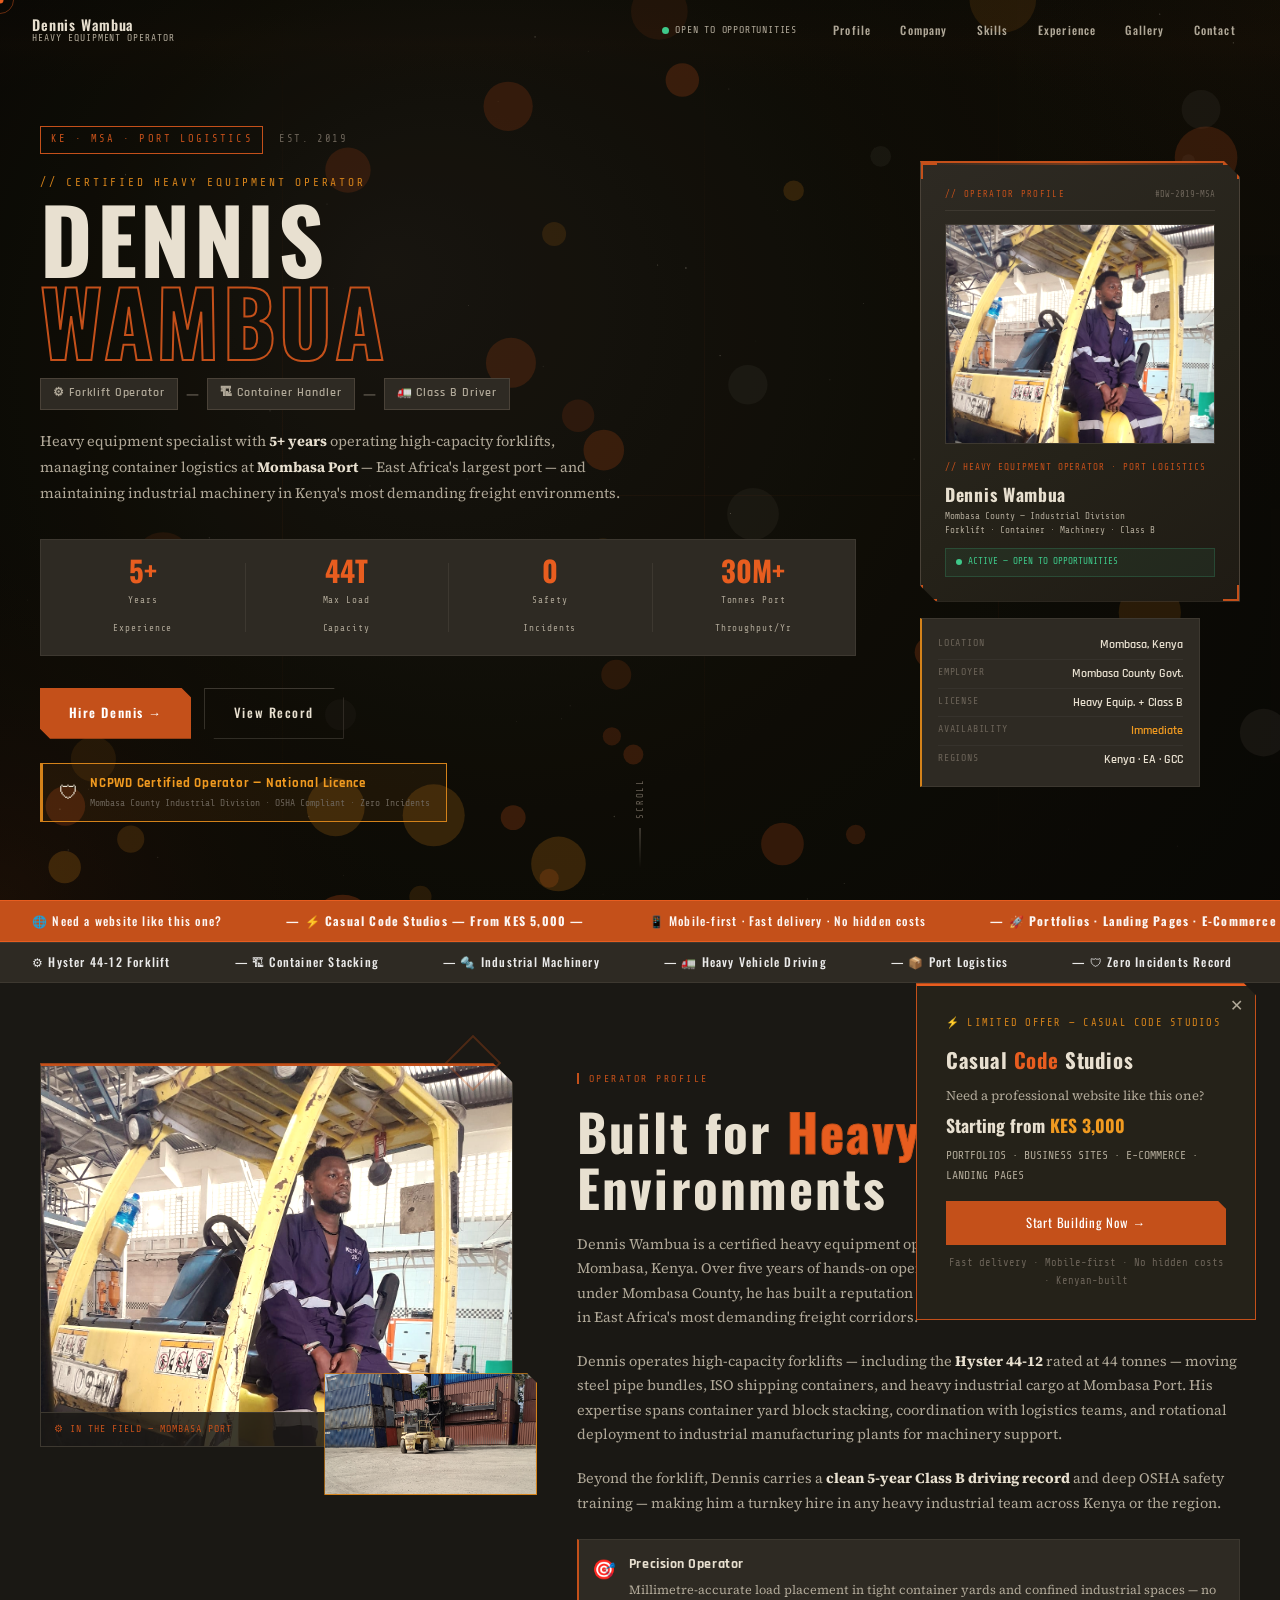
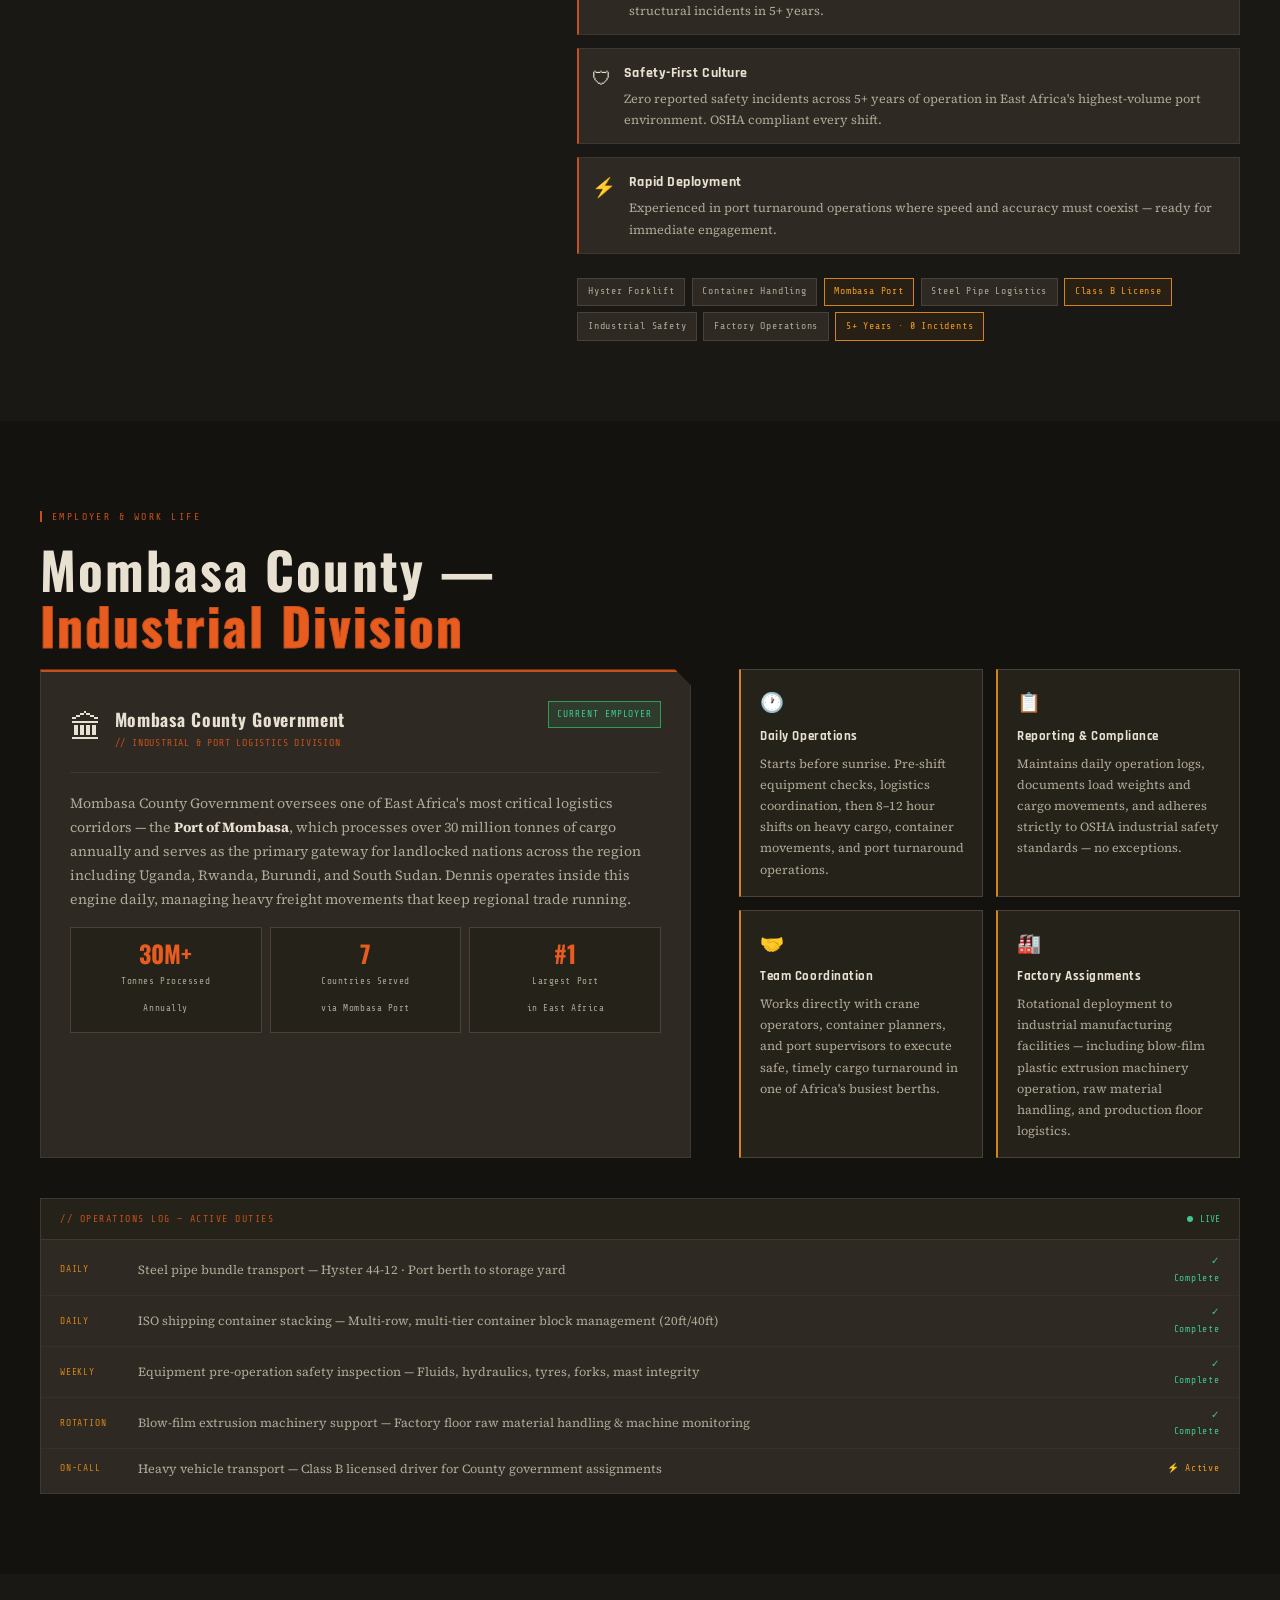
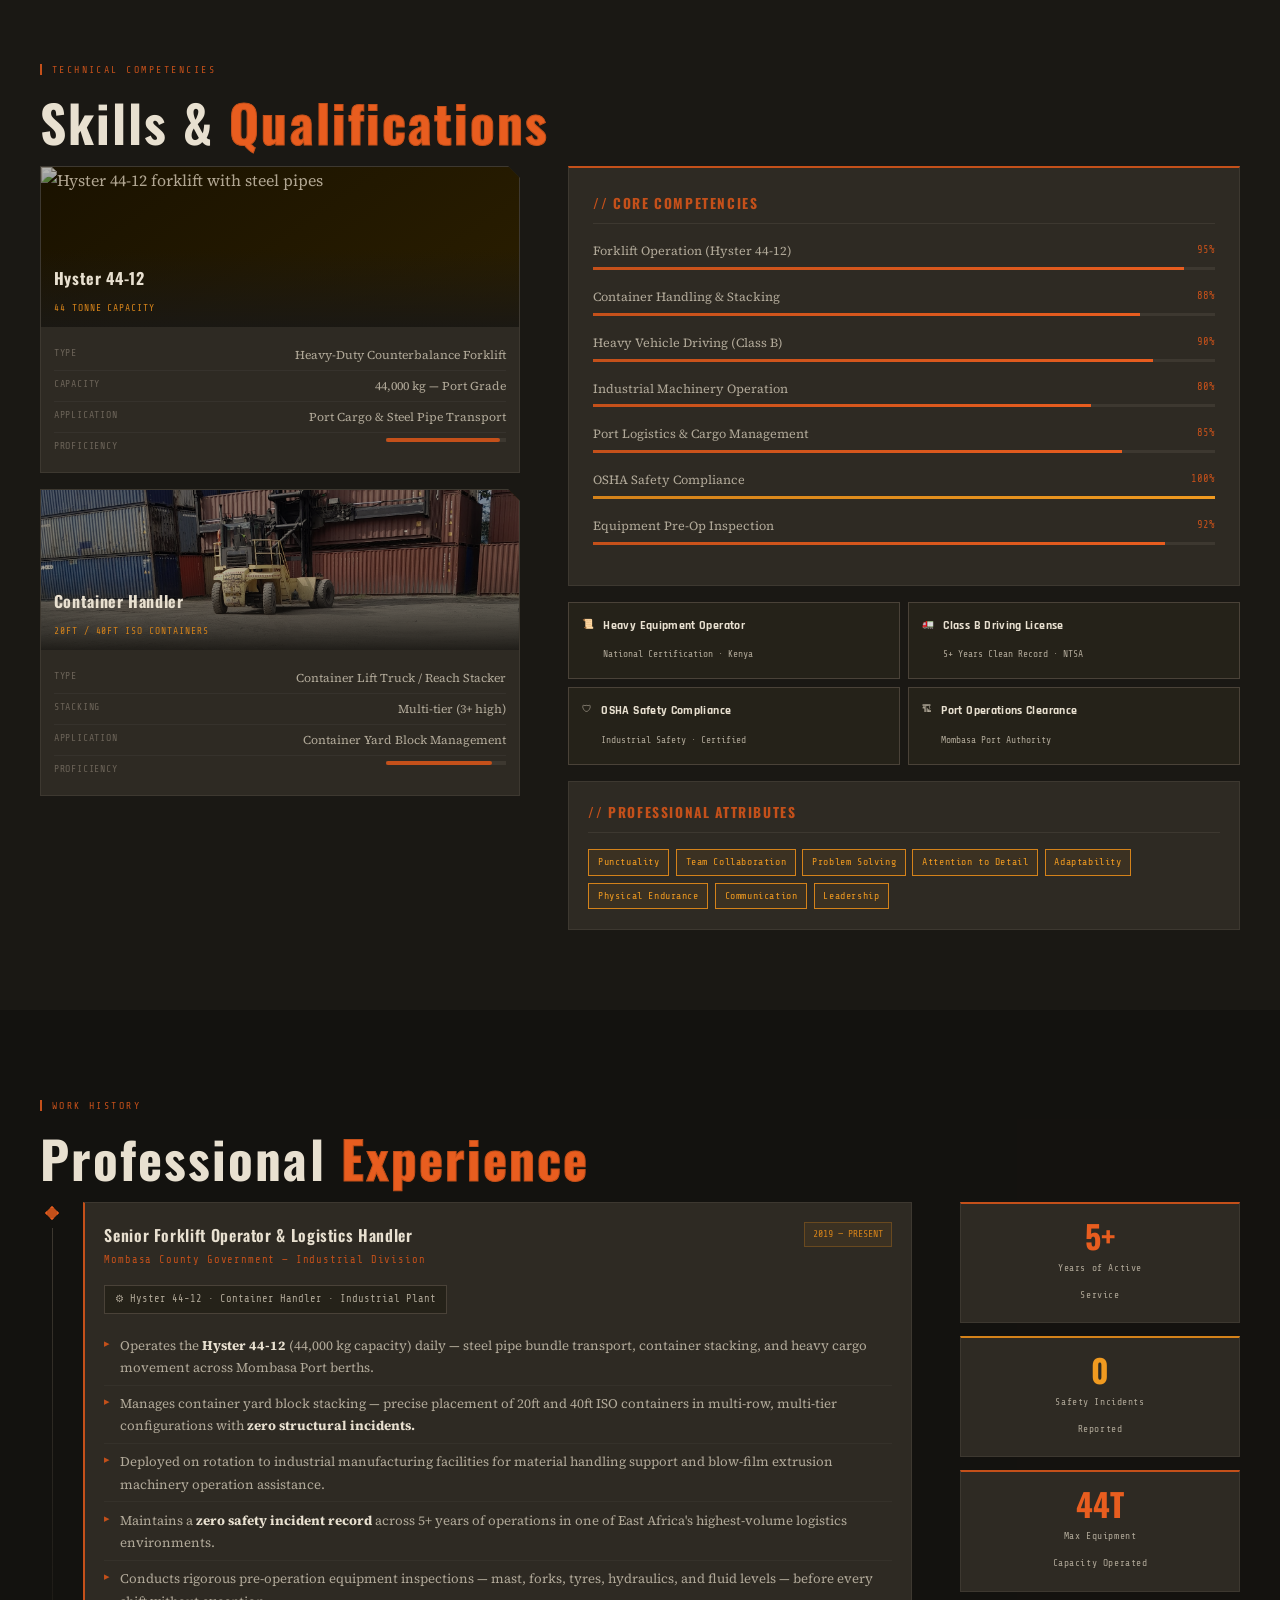
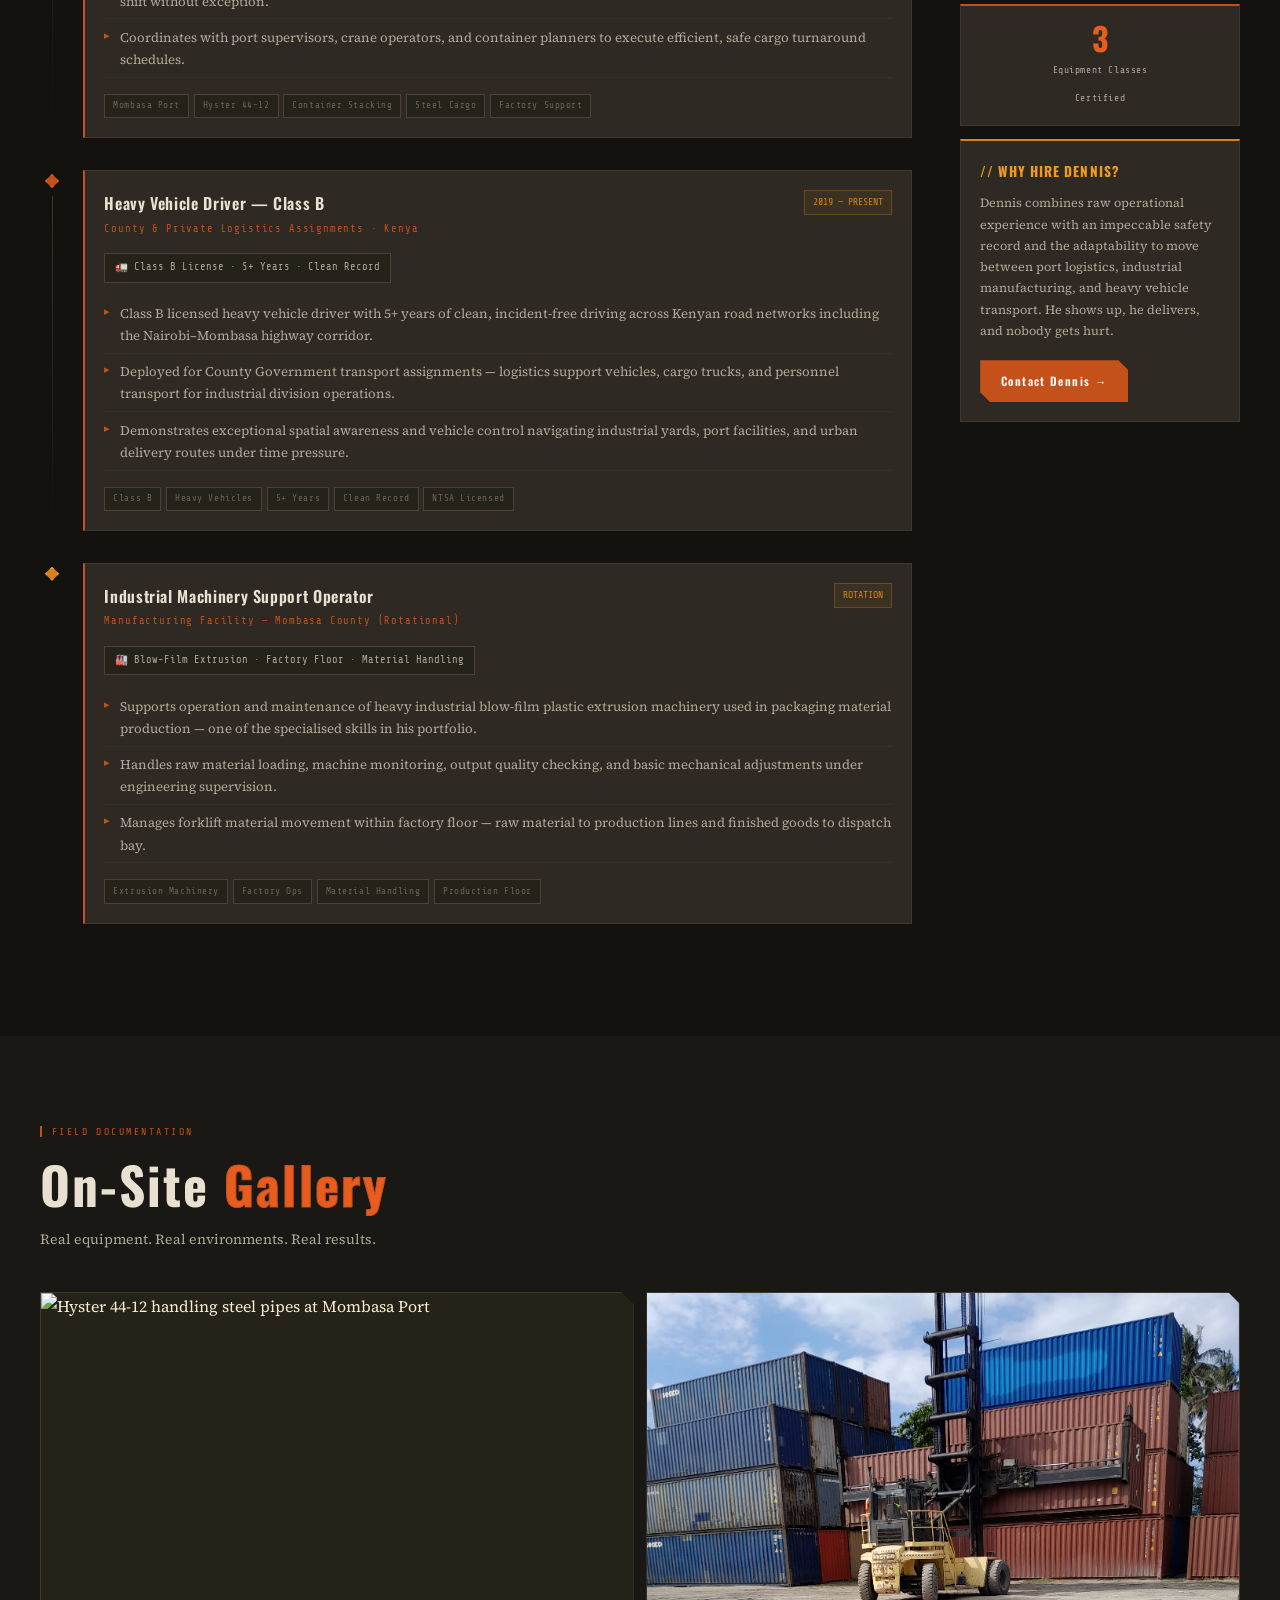
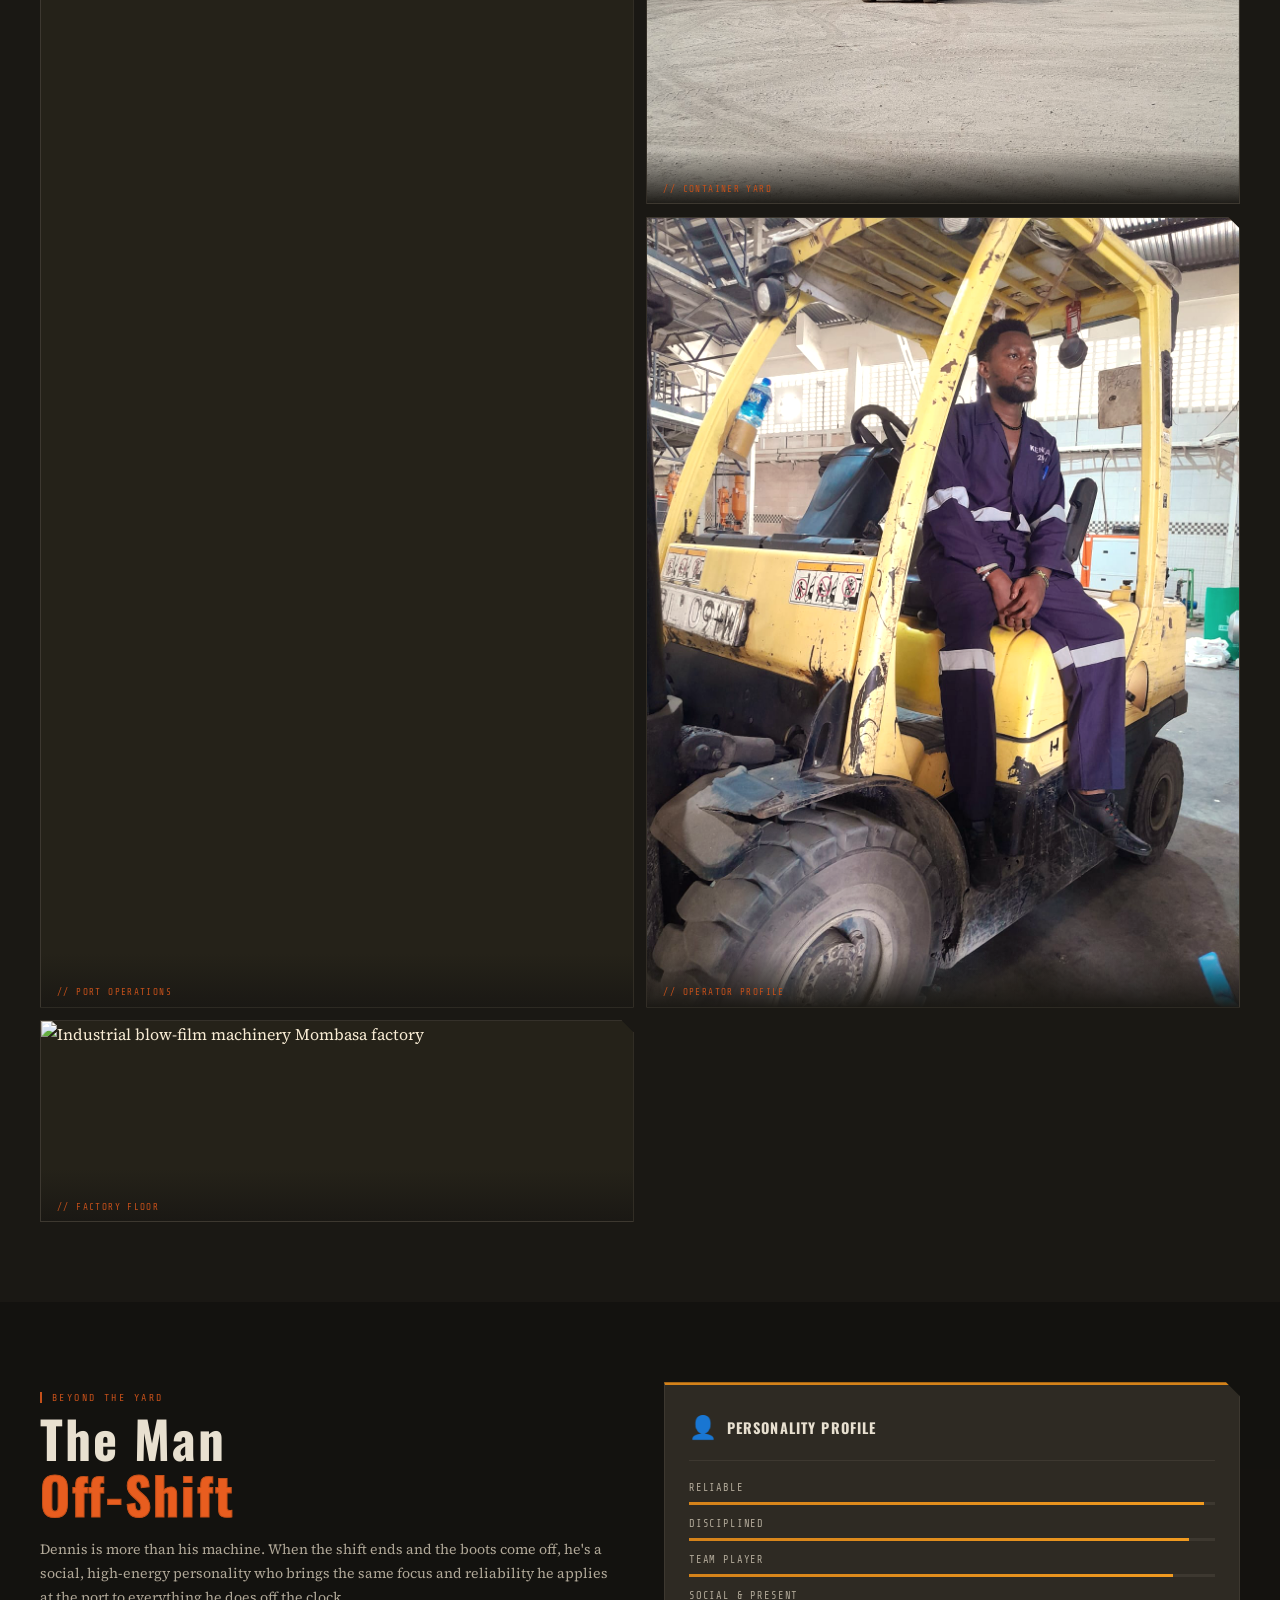
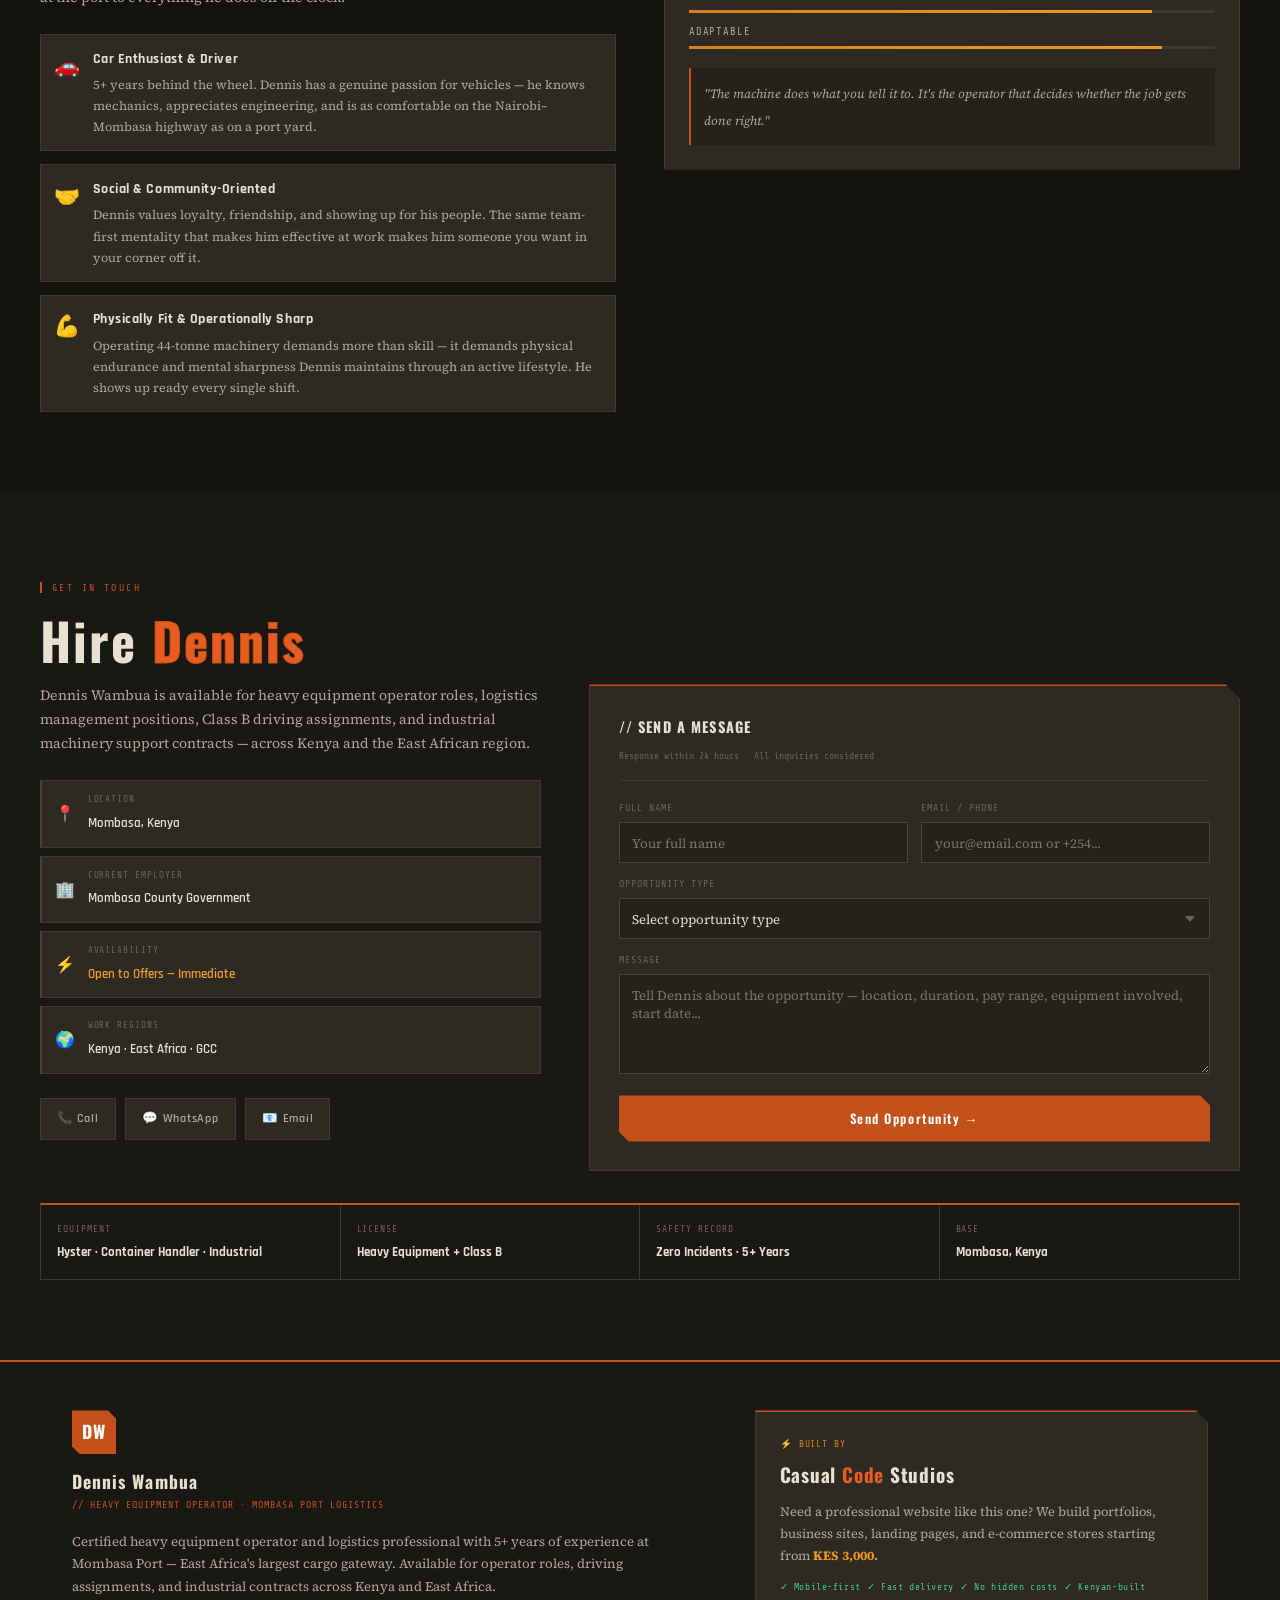
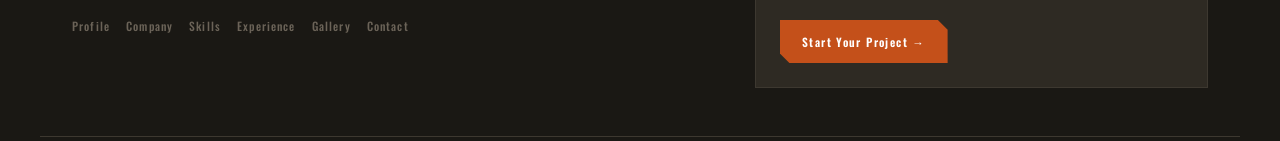
==== index.html @ 8941a492 "Rename dennis-v2.html to index.html" ====
<!DOCTYPE html>
<html lang="en">
<head>
<meta charset="UTF-8">
<meta name="viewport" content="width=device-width, initial-scale=1.0">
<meta name="description" content="Dennis Wambua — Certified Heavy Equipment Operator & Port Logistics Specialist, Mombasa County, Kenya.">
<title>Dennis Wambua — Heavy Equipment Operator | Mombasa Port Logistics</title>
<link rel="preconnect" href="https://fonts.googleapis.com">
<link rel="preconnect" href="https://fonts.gstatic.com" crossorigin>
<link href="https://fonts.googleapis.com/css2?family=Oswald:wght@300;400;500;600;700&family=Source+Serif+4:ital,wght@0,300;0,400;0,600;1,300;1,400&family=Share+Tech+Mono&family=Rajdhani:wght@400;500;600;700&display=swap" rel="stylesheet">

<style>
/* ─── CSS VARIABLES — INDUSTRIAL PALETTE ─── */
:root {
  --iron: #1a1814;
  --steel: #252219;
  --plate: #2e2a23;
  --rust: #c4501a;
  --rust-bright: #e85d1f;
  --amber: #d4821a;
  --amber-bright: #f09a20;
  --ore: #8b6914;
  --chalk: #e8e0d0;
  --fog: #b0a898;
  --smoke: #6b6358;
  --rivet: #3d3830;
  --weld: #4a4238;
  --cyan: #00b4d8;
  --cyan-dim: rgba(0,180,216,0.18);
  --danger: #e63946;
  --safe: #2d9e52;
  --safe-bright: #3ec98a;
  --font-display: 'Oswald', sans-serif;
  --font-body: 'Source Serif 4', serif;
  --font-mono: 'Share Tech Mono', monospace;
  --font-head: 'Rajdhani', sans-serif;
  --radius: 2px;
}

*, *::before, *::after { box-sizing: border-box; margin: 0; padding: 0; }

html { scroll-behavior: smooth; }

body {
  background: var(--iron);
  color: var(--chalk);
  font-family: var(--font-body);
  font-size: 16px;
  line-height: 1.7;
  overflow-x: hidden;
  cursor: none;
}

/* ─── CANVAS BG ─── */
#bg-canvas {
  position: fixed;
  inset: 0;
  z-index: 0;
  pointer-events: none;
}

/* ─── CUSTOM CURSOR ─── */
#cursor-dot {
  position: fixed;
  width: 7px; height: 7px;
  background: var(--rust-bright);
  border-radius: 50%;
  transform: translate(-50%, -50%);
  pointer-events: none;
  z-index: 9999;
  transition: transform .12s ease, background .2s;
}
#cursor-ring {
  position: fixed;
  width: 28px; height: 28px;
  border: 1.5px solid rgba(196,80,26,0.5);
  border-radius: 50%;
  transform: translate(-50%, -50%);
  pointer-events: none;
  z-index: 9998;
  transition: width .2s, height .2s, border-color .2s;
}

/* ─── SCROLL TOP ─── */
.scroll-top {
  position: fixed;
  bottom: 2rem; right: 1.5rem;
  width: 42px; height: 42px;
  background: var(--rust);
  border: 1px solid var(--rust-bright);
  color: white;
  cursor: none;
  display: flex; align-items: center; justify-content: center;
  z-index: 999;
  clip-path: polygon(0 0, calc(100% - 8px) 0, 100% 8px, 100% 100%, 0 100%);
  opacity: 0;
  transform: translateY(20px);
  transition: opacity .3s, transform .3s, background .2s;
}
.scroll-top.visible { opacity: 1; transform: none; }
.scroll-top:hover { background: var(--rust-bright); }

/* ─── CCS POPUP ─── */
.ccs-popup {
  position: fixed;
  bottom: -420px;
  right: 1.5rem;
  width: min(340px, calc(100vw - 2rem));
  background: var(--steel);
  border: 1px solid var(--rust);
  border-top: 3px solid var(--rust-bright);
  padding: 1.8rem;
  z-index: 9000;
  transition: bottom .5s cubic-bezier(.34,1.56,.64,1);
  clip-path: polygon(0 0, calc(100% - 12px) 0, 100% 12px, 100% 100%, 0 100%);
}
.ccs-popup.show { bottom: 5rem; }
.ccs-popup-close {
  position: absolute; top: .75rem; right: .75rem;
  background: none; border: none; color: var(--fog);
  cursor: none; font-size: 1rem; line-height: 1;
  transition: color .2s;
}
.ccs-popup-close:hover { color: var(--rust-bright); }
.ccs-popup-tag {
  font-family: var(--font-mono);
  font-size: .65rem;
  color: var(--amber);
  letter-spacing: .12em;
  margin-bottom: .6rem;
}
.ccs-popup-logo {
  font-family: var(--font-display);
  font-size: 1.3rem;
  font-weight: 700;
  letter-spacing: .04em;
  color: var(--chalk);
  margin-bottom: .4rem;
}
.ccs-popup-logo span { color: var(--rust-bright); }
.ccs-popup-text { font-size: .82rem; color: var(--fog); margin-bottom: .3rem; }
.ccs-popup-headline { font-family: var(--font-display); font-size: 1.1rem; color: var(--chalk); margin-bottom: .3rem; }
.ccs-popup-headline em { color: var(--amber-bright); font-style: normal; }
.ccs-popup-sub { font-size: .72rem; color: var(--fog); margin-bottom: 1rem; font-family: var(--font-mono); }
.ccs-popup-btn {
  display: block;
  background: var(--rust);
  color: white;
  text-decoration: none;
  padding: .7rem 1.2rem;
  font-family: var(--font-display);
  font-size: .8rem;
  letter-spacing: .06em;
  text-align: center;
  transition: background .2s;
  clip-path: polygon(0 0, calc(100% - 8px) 0, 100% 8px, 100% 100%, 0 100%);
}
.ccs-popup-btn:hover { background: var(--rust-bright); }
.ccs-popup-fine { font-size: .65rem; color: var(--smoke); margin-top: .6rem; text-align: center; font-family: var(--font-mono); }

/* ─── NAV ─── */
#mainNav {
  position: fixed;
  top: 0; left: 0; right: 0;
  z-index: 900;
  display: flex;
  align-items: center;
  gap: 1.5rem;
  padding: 1rem 2rem;
  transition: background .3s, padding .3s, box-shadow .3s;
  background: transparent;
}
#mainNav.scrolled {
  background: rgba(26,24,20,0.97);
  border-bottom: 1px solid var(--rivet);
  padding: .7rem 2rem;
  box-shadow: 0 4px 30px rgba(0,0,0,.6);
}
.nav-brand {
  display: flex; align-items: center; gap: .75rem;
  text-decoration: none;
}
.nav-monogram {
  width: 38px; height: 38px;
  background: var(--rust);
  display: flex; align-items: center; justify-content: center;
  font-family: var(--font-display);
  font-size: 1rem;
  font-weight: 700;
  color: white;
  letter-spacing: .04em;
  clip-path: polygon(0 0, calc(100% - 6px) 0, 100% 6px, 100% 100%, 6px 100%, 0 calc(100% - 6px));
  flex-shrink: 0;
}
.nav-name-block { display: flex; flex-direction: column; line-height: 1.2; }
.nav-name { font-family: var(--font-display); font-size: .9rem; font-weight: 600; color: var(--chalk); letter-spacing: .06em; }
.nav-title-small { font-family: var(--font-mono); font-size: .6rem; color: var(--fog); letter-spacing: .1em; }
.nav-status {
  display: flex; align-items: center; gap: .4rem;
  margin-left: auto;
  font-family: var(--font-mono);
  font-size: .62rem;
  color: var(--fog);
  letter-spacing: .08em;
}
.status-dot {
  width: 7px; height: 7px;
  background: var(--safe-bright);
  border-radius: 50%;
  animation: pulse 2s infinite;
}
@keyframes pulse {
  0%,100% { box-shadow: 0 0 0 0 rgba(62,201,138,.6); }
  50% { box-shadow: 0 0 0 5px rgba(62,201,138,0); }
}
.nav-links {
  list-style: none;
  display: flex; gap: .3rem;
}
.nav-links a {
  font-family: var(--font-display);
  font-size: .72rem;
  font-weight: 500;
  letter-spacing: .1em;
  color: var(--fog);
  text-decoration: none;
  padding: .4rem .7rem;
  border: 1px solid transparent;
  transition: color .2s, border-color .2s;
}
.nav-links a:hover {
  color: var(--chalk);
  border-color: var(--rivet);
}
.nav-toggle {
  display: none;
  flex-direction: column;
  gap: 5px;
  background: none;
  border: none;
  cursor: none;
  padding: .3rem;
  margin-left: auto;
}
.nav-toggle span {
  display: block;
  width: 24px; height: 2px;
  background: var(--chalk);
  transition: transform .3s, opacity .3s;
}
.nav-toggle.open span:nth-child(1) { transform: translateY(7px) rotate(45deg); }
.nav-toggle.open span:nth-child(2) { opacity: 0; }
.nav-toggle.open span:nth-child(3) { transform: translateY(-7px) rotate(-45deg); }

.nav-drawer {
  position: fixed;
  top: 0; right: -100%;
  width: 75%; max-width: 320px;
  height: 100vh;
  background: var(--steel);
  border-left: 2px solid var(--rust);
  z-index: 800;
  display: flex; flex-direction: column;
  gap: .3rem;
  padding: 5rem 2rem 2rem;
  transition: right .35s cubic-bezier(.77,0,.175,1);
}
.nav-drawer.open { right: 0; }
.nav-drawer a {
  font-family: var(--font-display);
  font-size: 1.2rem;
  font-weight: 600;
  letter-spacing: .08em;
  color: var(--fog);
  text-decoration: none;
  padding: .7rem 0;
  border-bottom: 1px solid var(--rivet);
  transition: color .2s;
}
.nav-drawer a:hover { color: var(--rust-bright); }

/* ─── TICKER ─── */
.ticker-wrap {
  overflow: hidden;
  position: relative;
  z-index: 10;
  border-top: 1px solid var(--rivet);
  border-bottom: 1px solid var(--rivet);
}
.ccs-ticker {
  background: var(--rust);
  border-color: var(--rust-bright);
}
.skills-ticker {
  background: var(--plate);
}
.ticker-track {
  display: flex;
  animation: tickerLeft 40s linear infinite;
  white-space: nowrap;
}
.ticker-rtl {
  animation: tickerRight 35s linear infinite;
}
@keyframes tickerLeft {
  from { transform: translateX(0); }
  to { transform: translateX(-50%); }
}
@keyframes tickerRight {
  from { transform: translateX(-50%); }
  to { transform: translateX(0); }
}
.ticker-item {
  display: inline-flex;
  align-items: center;
  gap: .5rem;
  padding: .6rem 2rem;
  font-family: var(--font-display);
  font-size: .75rem;
  letter-spacing: .1em;
  font-weight: 500;
  white-space: nowrap;
  color: rgba(255,255,255,.9);
}
.ccs-ticker .ticker-item { color: rgba(255,255,255,.95); }
.ccs-tick { color: #fff; font-weight: 700; }
.ticker-sep {
  opacity: .4;
  padding: 0 .5rem;
}

/* ─── HERO ─── */
#hero {
  min-height: 100vh;
  display: flex;
  align-items: center;
  position: relative;
  padding: 7rem 2rem 4rem;
  overflow: hidden;
}

.hero-grid-lines {
  position: absolute;
  inset: 0;
  pointer-events: none;
  z-index: 1;
}
.hgl {
  position: absolute;
  background: linear-gradient(to bottom, transparent, rgba(196,80,26,0.06), transparent);
}
.hgl-1 { left: 22%; width: 1px; height: 100%; }
.hgl-2 { left: 55%; width: 1px; height: 100%; }
.hgl-3 { left: 78%; width: 1px; height: 100%; }
.hgl-4 { top: 55%; width: 100%; height: 1px; background: linear-gradient(to right, transparent, rgba(196,80,26,0.06), transparent); }

.hero-content {
  position: relative;
  z-index: 5;
  max-width: 1200px;
  margin: 0 auto;
  width: 100%;
  display: grid;
  grid-template-columns: 1fr auto;
  gap: 4rem;
  align-items: center;
}

.hero-tag-row {
  display: flex;
  align-items: center;
  gap: 1rem;
  margin-bottom: 1.2rem;
}
.hero-tag {
  font-family: var(--font-mono);
  font-size: .65rem;
  letter-spacing: .2em;
  color: var(--rust);
  border: 1px solid var(--rust);
  padding: .25rem .6rem;
}
.hero-tag-year {
  font-family: var(--font-mono);
  font-size: .65rem;
  letter-spacing: .15em;
  color: var(--smoke);
}

.hero-headline { margin-bottom: 1rem; }
.hero-pre {
  font-family: var(--font-mono);
  font-size: .7rem;
  letter-spacing: .25em;
  color: var(--amber);
  display: block;
  margin-bottom: .3rem;
}

h1.hero-name {
  font-family: var(--font-display);
  font-size: clamp(3.5rem, 7vw, 6.5rem);
  font-weight: 700;
  line-height: .92;
  letter-spacing: .04em;
  color: var(--chalk);
}
.hero-name-accent {
  -webkit-text-stroke: 2px var(--rust);
  color: transparent;
  display: block;
}

.hero-role-strip {
  display: flex;
  flex-wrap: wrap;
  gap: .5rem;
  margin-bottom: 1.2rem;
}
.role-pill {
  font-family: var(--font-head);
  font-size: .75rem;
  font-weight: 600;
  letter-spacing: .08em;
  color: var(--fog);
  background: var(--plate);
  border: 1px solid var(--weld);
  padding: .3rem .75rem;
}
.role-divider { color: var(--smoke); align-self: center; }

.hero-subtitle {
  font-size: .9rem;
  color: var(--fog);
  max-width: 580px;
  margin-bottom: 2rem;
  line-height: 1.8;
}
.hero-subtitle strong { color: var(--chalk); }

/* METRICS */
.hero-metrics {
  display: flex;
  gap: 0;
  margin-bottom: 2rem;
  border: 1px solid var(--rivet);
  background: var(--plate);
  overflow: hidden;
}
.metric-item {
  flex: 1;
  padding: 1rem .8rem;
  text-align: center;
  position: relative;
}
.metric-item + .metric-item::before {
  content: '';
  position: absolute;
  left: 0; top: 20%; bottom: 20%;
  width: 1px;
  background: var(--rivet);
}
.metric-num {
  display: block;
  font-family: var(--font-display);
  font-size: 1.8rem;
  font-weight: 700;
  color: var(--rust-bright);
  line-height: 1;
}
.metric-label {
  font-family: var(--font-mono);
  font-size: .58rem;
  letter-spacing: .1em;
  color: var(--fog);
  line-height: 1.4;
}

.hero-cta {
  display: flex;
  gap: .8rem;
  flex-wrap: wrap;
  margin-bottom: 1.5rem;
}

.btn-primary {
  display: inline-flex;
  align-items: center;
  gap: .4rem;
  background: var(--rust);
  color: white;
  text-decoration: none;
  border: none;
  padding: .85rem 1.8rem;
  font-family: var(--font-display);
  font-size: .8rem;
  font-weight: 600;
  letter-spacing: .12em;
  cursor: none;
  clip-path: polygon(0 0, calc(100% - 10px) 0, 100% 10px, 100% 100%, 10px 100%, 0 calc(100% - 10px));
  transition: background .2s, transform .2s;
}
.btn-primary:hover { background: var(--rust-bright); transform: translateY(-1px); }

.btn-outline {
  display: inline-flex;
  align-items: center;
  gap: .4rem;
  background: transparent;
  color: var(--chalk);
  text-decoration: none;
  border: 1px solid var(--rivet);
  padding: .85rem 1.8rem;
  font-family: var(--font-display);
  font-size: .8rem;
  font-weight: 500;
  letter-spacing: .12em;
  cursor: none;
  clip-path: polygon(0 0, calc(100% - 10px) 0, 100% 10px, 100% 100%, 10px 100%, 0 calc(100% - 10px));
  transition: border-color .2s, color .2s;
}
.btn-outline:hover { border-color: var(--rust); color: var(--rust-bright); }

.hero-certbadge {
  display: inline-flex;
  align-items: center;
  gap: .75rem;
  background: rgba(212,130,26,0.08);
  border: 1px solid var(--amber);
  border-left: 3px solid var(--amber);
  padding: .6rem 1rem;
}
.certbadge-icon { font-size: 1.2rem; }
.certbadge-title { display: block; font-family: var(--font-head); font-size: .8rem; font-weight: 700; color: var(--amber-bright); letter-spacing: .06em; }
.certbadge-sub { display: block; font-family: var(--font-mono); font-size: .6rem; color: var(--smoke); }

/* HERO RIGHT — ID CARD */
.hero-right {
  display: flex;
  flex-direction: column;
  gap: 1rem;
  flex-shrink: 0;
}
.card-wrapper {
  perspective: 1200px;
}
#profile-card {
  width: 320px;
  background: linear-gradient(145deg, var(--plate) 0%, var(--steel) 60%, #1f1b14 100%);
  border: 1px solid var(--weld);
  border-top: 2px solid var(--rust);
  padding: 1.5rem;
  position: relative;
  transform-style: preserve-3d;
  transition: transform .05s linear;
  clip-path: polygon(0 0, calc(100% - 16px) 0, 100% 16px, 100% 100%, 16px 100%, 0 calc(100% - 16px));
}

@media (min-width: 1400px) {
  #profile-card {
    width: 380px;
    padding: 2rem;
  }
  .card-portrait-placeholder {
    height: 280px;
  }
  .card-name {
    font-size: 1.4rem;
  }
}
.card-corner {
  position: absolute;
  width: 16px; height: 16px;
  border-color: var(--rust);
  border-style: solid;
}
.card-corner.tl { top: 0; left: 0; border-width: 2px 0 0 2px; }
.card-corner.tr { top: 0; right: 0; border-width: 2px 2px 0 0; }
.card-corner.bl { bottom: 0; left: 0; border-width: 0 0 2px 2px; }
.card-corner.br { bottom: 0; right: 0; border-width: 0 2px 2px 0; }
.card-scan {
  position: absolute;
  top: 0; left: 0; right: 0;
  height: 2px;
  background: linear-gradient(to right, transparent, var(--rust), transparent);
  animation: scanDown 3s ease-in-out infinite;
  opacity: .5;
}
@keyframes scanDown {
  0% { top: 0; opacity: .5; }
  50% { top: 100%; opacity: .3; }
  100% { top: 0; opacity: .5; }
}
.card-id-header {
  display: flex;
  justify-content: space-between;
  align-items: center;
  margin-bottom: .8rem;
  padding-bottom: .5rem;
  border-bottom: 1px solid var(--rivet);
}
.card-id-label {
  font-family: var(--font-mono);
  font-size: .55rem;
  letter-spacing: .15em;
  color: var(--rust);
}
.card-id-num {
  font-family: var(--font-mono);
  font-size: .55rem;
  color: var(--smoke);
}
.card-portrait-placeholder {
  height: 220px;
  background: var(--iron);
  overflow: hidden;
  margin-bottom: 1rem;
  border: 1px solid var(--rivet);
  position: relative;
}
.card-portrait-placeholder img {
  width: 100%;
  height: 100%;
  object-fit: cover;
  object-position: top center;
  filter: sepia(15%) contrast(1.05);
}
.card-info { margin-bottom: .6rem; }
.card-title-label {
  font-family: var(--font-mono);
  font-size: .58rem;
  letter-spacing: .1em;
  color: var(--rust);
  display: block;
  margin-bottom: .3rem;
}
.card-name {
  font-family: var(--font-display);
  font-size: 1.1rem;
  font-weight: 700;
  color: var(--chalk);
  letter-spacing: .04em;
}
.card-role {
  font-family: var(--font-mono);
  font-size: .58rem;
  color: var(--fog);
  line-height: 1.5;
}
.card-status-bar {
  display: flex;
  align-items: center;
  gap: .4rem;
  font-family: var(--font-mono);
  font-size: .58rem;
  color: var(--safe-bright);
  background: rgba(62,201,138,0.07);
  border: 1px solid rgba(62,201,138,0.2);
  padding: .35rem .6rem;
}
.csb-dot { width: 6px; height: 6px; background: var(--safe-bright); border-radius: 50%; }

/* SPEC PANEL */
.spec-panel {
  background: var(--plate);
  border: 1px solid var(--rivet);
  border-left: 2px solid var(--amber);
  padding: .8rem 1rem;
  width: 280px;
}
.spec-row {
  display: flex;
  justify-content: space-between;
  padding: .25rem 0;
  border-bottom: 1px solid rgba(255,255,255,.04);
  font-size: .72rem;
}
.spec-row:last-child { border-bottom: none; }
.spec-key { font-family: var(--font-mono); color: var(--smoke); font-size: .62rem; letter-spacing: .08em; }
.spec-val { font-family: var(--font-head); color: var(--chalk); font-weight: 600; font-size: .72rem; }
.spec-val.avail { color: var(--amber-bright); }

.hero-scroll-hint {
  position: absolute;
  bottom: 2rem; left: 50%;
  transform: translateX(-50%);
  display: flex;
  flex-direction: column;
  align-items: center;
  gap: .6rem;
  z-index: 10;
}
.hero-scroll-hint span {
  font-family: var(--font-mono);
  font-size: .55rem;
  letter-spacing: .2em;
  color: var(--smoke);
  writing-mode: vertical-rl;
  transform: rotate(180deg);
}
.scroll-line {
  width: 1px; height: 40px;
  background: linear-gradient(to bottom, var(--smoke), transparent);
  animation: scrollAnim 2s ease-in-out infinite;
}
@keyframes scrollAnim {
  0%,100% { transform: scaleY(1); opacity: .5; }
  50% { transform: scaleY(.5); opacity: 1; }
}

/* ─── SECTION COMMONS ─── */
section {
  position: relative;
  z-index: 10;
  padding: 5rem 2rem;
}
section:nth-child(even) { background: rgba(0,0,0,.25); }

.section-inner {
  max-width: 1200px;
  margin: 0 auto;
}
.section-tag-row { margin-bottom: .8rem; }
.section-tag {
  font-family: var(--font-mono);
  font-size: .62rem;
  letter-spacing: .25em;
  color: var(--rust);
  border-left: 2px solid var(--rust);
  padding-left: .6rem;
}
h2.section-title {
  font-family: var(--font-display);
  font-size: clamp(2rem, 4vw, 3.2rem);
  font-weight: 700;
  letter-spacing: .04em;
  color: var(--chalk);
  line-height: 1.1;
  margin-bottom: 1rem;
}
h2.section-title em {
  color: var(--rust-bright);
  font-style: normal;
  -webkit-text-stroke: 1px var(--rust);
}
.section-sub {
  color: var(--fog);
  font-size: .88rem;
  margin-bottom: 2.5rem;
}

/* ─── REVEAL ─── */
.reveal {
  opacity: 0;
  transform: translateY(28px);
  transition: opacity .7s ease, transform .7s ease;
}
.reveal.visible { opacity: 1; transform: none; }

/* ─── ABOUT ─── */
.about-layout {
  display: grid;
  grid-template-columns: 1fr 1.4fr;
  gap: 4rem;
  align-items: start;
}
.about-photos {
  position: relative;
  padding-bottom: 3rem;
}
.ap-main {
  position: relative;
  overflow: hidden;
  border: 1px solid var(--rivet);
  border-top: 3px solid var(--rust);
  clip-path: polygon(0 0, calc(100% - 20px) 0, 100% 20px, 100% 100%, 0 100%);
}
.ap-main img {
  width: 100%;
  height: 380px;
  object-fit: cover;
  object-position: top;
  filter: sepia(20%) contrast(1.08);
  display: block;
}
.ap-main-badge {
  position: absolute;
  bottom: 0; left: 0;
  right: 0;
  display: flex;
  align-items: center;
  gap: .4rem;
  background: rgba(26,24,20,.85);
  border-top: 1px solid var(--rivet);
  padding: .5rem .8rem;
  font-family: var(--font-mono);
  font-size: .62rem;
  letter-spacing: .1em;
  color: var(--rust);
}
.ap-accent {
  position: absolute;
  bottom: 0; right: -1.5rem;
  width: 45%;
  border: 1px solid var(--amber);
  overflow: hidden;
  clip-path: polygon(0 0, calc(100% - 10px) 0, 100% 10px, 100% 100%, 0 100%);
}
.ap-accent img {
  width: 100%;
  height: 120px;
  object-fit: cover;
  filter: sepia(30%);
  display: block;
}
.ap-decor {
  position: absolute;
  top: -20px; right: 20px;
  width: 40px; height: 40px;
  border: 2px solid var(--rust);
  transform: rotate(45deg);
  opacity: .3;
}

.about-text p {
  color: var(--fog);
  font-size: .9rem;
  margin-bottom: 1.2rem;
}
.about-text strong { color: var(--chalk); }
.about-traits {
  display: flex;
  flex-direction: column;
  gap: .8rem;
  margin: 1.5rem 0;
}
.trait-item {
  display: flex;
  gap: .8rem;
  padding: .8rem;
  background: var(--plate);
  border: 1px solid var(--rivet);
  border-left: 2px solid var(--rust);
}
.trait-icon { font-size: 1.2rem; flex-shrink: 0; }
.trait-item h4 {
  font-family: var(--font-head);
  font-size: .85rem;
  font-weight: 700;
  color: var(--chalk);
  letter-spacing: .04em;
  margin-bottom: .2rem;
}
.trait-item p { font-size: .78rem; color: var(--fog); margin: 0; }
.about-pills {
  display: flex;
  flex-wrap: wrap;
  gap: .4rem;
  margin-top: 1rem;
}
.pill {
  font-family: var(--font-mono);
  font-size: .62rem;
  letter-spacing: .08em;
  color: var(--fog);
  background: var(--plate);
  border: 1px solid var(--weld);
  padding: .3rem .6rem;
}
.pill.amber { color: var(--amber-bright); border-color: var(--amber); background: rgba(212,130,26,.08); }

/* ─── COMPANY ─── */
.company-layout {
  display: grid;
  grid-template-columns: 1.3fr 1fr;
  gap: 3rem;
  margin-bottom: 2.5rem;
}
.company-card {
  background: var(--plate);
  border: 1px solid var(--rivet);
  border-top: 3px solid var(--rust);
  padding: 1.8rem;
  clip-path: polygon(0 0, calc(100% - 16px) 0, 100% 16px, 100% 100%, 0 100%);
}
.company-card-header {
  display: flex;
  justify-content: space-between;
  align-items: flex-start;
  margin-bottom: 1.2rem;
  padding-bottom: 1rem;
  border-bottom: 1px solid var(--rivet);
  flex-wrap: wrap;
  gap: .5rem;
}
.company-logo-block {
  display: flex;
  align-items: center;
  gap: .8rem;
}
.company-icon { font-size: 2rem; }
.company-name {
  font-family: var(--font-display);
  font-size: 1.1rem;
  font-weight: 700;
  color: var(--chalk);
  letter-spacing: .04em;
}
.company-dept {
  font-family: var(--font-mono);
  font-size: .62rem;
  color: var(--rust);
  display: block;
  letter-spacing: .08em;
}
.company-badge {
  font-family: var(--font-mono);
  font-size: .6rem;
  letter-spacing: .1em;
  background: rgba(62,201,138,.1);
  color: var(--safe-bright);
  border: 1px solid var(--safe);
  padding: .25rem .5rem;
  white-space: nowrap;
}
.company-body p {
  color: var(--fog);
  font-size: .88rem;
  margin-bottom: 1rem;
}
.company-body strong { color: var(--chalk); }
.company-stats {
  display: grid;
  grid-template-columns: repeat(3, 1fr);
  gap: .5rem;
}
.cstat {
  text-align: center;
  padding: .8rem .5rem;
  background: var(--steel);
  border: 1px solid var(--weld);
}
.cstat-num {
  display: block;
  font-family: var(--font-display);
  font-size: 1.5rem;
  font-weight: 700;
  color: var(--rust-bright);
  line-height: 1;
}
.cstat-label {
  font-family: var(--font-mono);
  font-size: .58rem;
  color: var(--fog);
  letter-spacing: .06em;
  line-height: 1.4;
}

.worklife-grid {
  display: grid;
  grid-template-columns: 1fr 1fr;
  gap: .8rem;
}
.wl-card {
  background: var(--steel);
  border: 1px solid var(--weld);
  border-left: 2px solid var(--amber);
  padding: 1rem 1rem 1rem 1.2rem;
}
.wl-icon { font-size: 1.2rem; margin-bottom: .4rem; }
.wl-card h4 {
  font-family: var(--font-head);
  font-size: .82rem;
  font-weight: 700;
  color: var(--chalk);
  letter-spacing: .04em;
  margin-bottom: .3rem;
}
.wl-card p { font-size: .78rem; color: var(--fog); }

/* OPS FEED */
.ops-feed {
  background: var(--plate);
  border: 1px solid var(--rivet);
  overflow: hidden;
}
.ops-feed-header {
  display: flex;
  justify-content: space-between;
  align-items: center;
  padding: .7rem 1.2rem;
  background: var(--steel);
  border-bottom: 1px solid var(--rivet);
}
.ops-feed-label {
  font-family: var(--font-mono);
  font-size: .62rem;
  letter-spacing: .15em;
  color: var(--rust);
}
.ops-feed-status {
  display: flex;
  align-items: center;
  gap: .4rem;
  font-family: var(--font-mono);
  font-size: .6rem;
  color: var(--safe-bright);
}
.ops-feed-status span {
  width: 6px; height: 6px;
  background: var(--safe-bright);
  border-radius: 50%;
  display: inline-block;
  animation: pulse 1.5s infinite;
}
.ops-feed-items { padding: .3rem 0; }
.ops-item {
  display: grid;
  grid-template-columns: 70px 1fr 60px;
  gap: .5rem;
  align-items: center;
  padding: .55rem 1.2rem;
  border-bottom: 1px solid rgba(255,255,255,.03);
  transition: background .2s;
}
.ops-item:hover { background: rgba(196,80,26,.04); }
.ops-item:last-child { border-bottom: none; }
.ops-time {
  font-family: var(--font-mono);
  font-size: .6rem;
  color: var(--amber);
  letter-spacing: .08em;
}
.ops-desc { font-size: .78rem; color: var(--fog); }
.ops-status {
  font-family: var(--font-mono);
  font-size: .6rem;
  letter-spacing: .08em;
  text-align: right;
}
.ops-done { color: var(--safe-bright); }
.ops-active { color: var(--amber-bright); }

/* ─── SKILLS ─── */
.skills-layout {
  display: grid;
  grid-template-columns: 1fr 1.4fr;
  gap: 3rem;
}
.equip-card {
  background: var(--plate);
  border: 1px solid var(--rivet);
  overflow: hidden;
  margin-bottom: 1rem;
  clip-path: polygon(0 0, calc(100% - 12px) 0, 100% 12px, 100% 100%, 0 100%);
}
.equip-card-img {
  position: relative;
  height: 160px;
  overflow: hidden;
  background: linear-gradient(145deg, #1a1200, #2a1e00);
}
.equip-card-img img {
  width: 100%;
  height: 100%;
  object-fit: cover;
  filter: sepia(30%) brightness(.7);
  transition: transform .4s ease;
}
.equip-card:hover .equip-card-img img { transform: scale(1.04); }
.equip-overlay {
  position: absolute;
  bottom: 0; left: 0; right: 0;
  background: linear-gradient(to top, rgba(26,24,20,.95), transparent);
  padding: 1rem .8rem .5rem;
}
.equip-name {
  display: block;
  font-family: var(--font-display);
  font-size: 1rem;
  font-weight: 700;
  color: var(--chalk);
  letter-spacing: .04em;
}
.equip-cap {
  font-family: var(--font-mono);
  font-size: .6rem;
  color: var(--amber);
  letter-spacing: .1em;
}
.equip-body { padding: .8rem; }
.equip-spec-row {
  display: flex;
  justify-content: space-between;
  padding: .3rem 0;
  border-bottom: 1px solid rgba(255,255,255,.04);
  font-size: .75rem;
}
.equip-spec-row:last-child { border-bottom: none; }
.equip-spec-row span:first-child {
  font-family: var(--font-mono);
  font-size: .62rem;
  color: var(--smoke);
  letter-spacing: .08em;
}
.equip-spec-row span:last-child { color: var(--fog); }
.proficiency-bar {
  display: flex;
  align-items: center;
  height: 4px;
  width: 120px;
  background: var(--rivet);
  position: relative;
  overflow: hidden;
}
.proficiency-bar span {
  position: absolute;
  left: 0; top: 0;
  height: 100%;
  width: var(--w, 0%);
  background: var(--rust);
  border-radius: 2px;
}

/* SKILL BARS */
.skill-bars {
  background: var(--plate);
  border: 1px solid var(--rivet);
  border-top: 2px solid var(--rust);
  padding: 1.5rem;
  margin-bottom: 1rem;
}
.skill-group-title {
  font-family: var(--font-display);
  font-size: .85rem;
  font-weight: 700;
  letter-spacing: .12em;
  color: var(--rust);
  margin-bottom: 1rem;
  padding-bottom: .5rem;
  border-bottom: 1px solid var(--rivet);
}
.skill-bar-item { margin-bottom: 1rem; }
.skill-bar-hd {
  display: flex;
  justify-content: space-between;
  align-items: center;
  margin-bottom: .35rem;
  font-size: .78rem;
  color: var(--fog);
}
.skill-pct {
  font-family: var(--font-mono);
  font-size: .65rem;
  color: var(--rust);
}
.skill-track {
  height: 3px;
  background: var(--rivet);
  position: relative;
  overflow: hidden;
}
.skill-fill {
  position: absolute;
  left: 0; top: 0;
  height: 100%;
  width: var(--w, 0%);
  background: linear-gradient(to right, var(--rust), var(--rust-bright));
  transform-origin: left;
  animation: skillIn 1s ease forwards;
  animation-play-state: paused;
}
.skill-fill.amber { background: linear-gradient(to right, var(--amber), var(--amber-bright)); }
.visible .skill-fill { animation-play-state: running; }
@keyframes skillIn {
  from { transform: scaleX(0); }
  to { transform: scaleX(1); }
}

/* CERT GRID */
.cert-grid {
  display: grid;
  grid-template-columns: 1fr 1fr;
  gap: .5rem;
  margin-bottom: 1rem;
}
.cert-card {
  display: flex;
  align-items: flex-start;
  gap: .6rem;
  background: var(--steel);
  border: 1px solid var(--weld);
  padding: .8rem;
}
.cert-icon { font-size: 1.2rem; flex-shrink: 0; }
.cert-card h4 {
  font-family: var(--font-head);
  font-size: .75rem;
  font-weight: 700;
  color: var(--chalk);
  margin-bottom: .15rem;
  letter-spacing: .03em;
}
.cert-card span { font-family: var(--font-mono); font-size: .6rem; color: var(--fog); }
.soft-skills-wrap { background: var(--plate); border: 1px solid var(--rivet); padding: 1.2rem; }
.soft-skills { display: flex; flex-wrap: wrap; gap: .4rem; margin-top: .8rem; }
.soft-skill {
  font-family: var(--font-mono);
  font-size: .62rem;
  letter-spacing: .06em;
  color: var(--amber-bright);
  background: rgba(212,130,26,.08);
  border: 1px solid var(--amber);
  padding: .25rem .55rem;
}

/* ─── EXPERIENCE ─── */
.timeline-layout {
  display: grid;
  grid-template-columns: 1fr 280px;
  gap: 3rem;
}
.tl-item {
  display: grid;
  grid-template-columns: 24px 1fr;
  gap: 1.2rem;
  margin-bottom: 2rem;
}
.tl-marker { display: flex; flex-direction: column; align-items: center; padding-top: 4px; }
.tl-dot {
  width: 14px; height: 14px;
  background: var(--rust);
  border: 2px solid var(--rust-bright);
  clip-path: polygon(50% 0%, 100% 50%, 50% 100%, 0% 50%);
  flex-shrink: 0;
}
.tl-dot-amber { background: var(--amber); border-color: var(--amber-bright); }
.tl-line {
  flex: 1;
  width: 1px;
  background: linear-gradient(to bottom, var(--rivet), transparent);
  margin-top: 8px;
}
.tl-body {
  background: var(--plate);
  border: 1px solid var(--rivet);
  border-left: 2px solid var(--rust);
  padding: 1.2rem;
}
.tl-header {
  display: flex;
  justify-content: space-between;
  align-items: flex-start;
  margin-bottom: .8rem;
  gap: 1rem;
  flex-wrap: wrap;
}
.tl-role {
  font-family: var(--font-display);
  font-size: 1rem;
  font-weight: 600;
  color: var(--chalk);
  letter-spacing: .04em;
}
.tl-company {
  font-family: var(--font-mono);
  font-size: .65rem;
  color: var(--rust);
  letter-spacing: .08em;
  display: block;
  margin-top: .2rem;
}
.tl-period {
  font-family: var(--font-mono);
  font-size: .62rem;
  color: var(--amber);
  white-space: nowrap;
  background: rgba(212,130,26,.08);
  border: 1px solid rgba(212,130,26,.3);
  padding: .2rem .5rem;
}
.tl-equip-badge {
  font-family: var(--font-mono);
  font-size: .65rem;
  color: var(--fog);
  background: var(--steel);
  border: 1px solid var(--weld);
  padding: .3rem .6rem;
  margin-bottom: .8rem;
  display: inline-block;
}
.tl-achievements {
  list-style: none;
  padding: 0;
  margin-bottom: 1rem;
}
.tl-achievements li {
  font-size: .82rem;
  color: var(--fog);
  padding: .4rem 0 .4rem 1rem;
  position: relative;
  border-bottom: 1px solid rgba(255,255,255,.03);
}
.tl-achievements li::before {
  content: '▸';
  position: absolute;
  left: 0;
  color: var(--rust);
  font-size: .7rem;
}
.tl-achievements li strong { color: var(--chalk); }
.tl-tags { display: flex; flex-wrap: wrap; gap: .3rem; }
.tl-tags span {
  font-family: var(--font-mono);
  font-size: .58rem;
  letter-spacing: .06em;
  color: var(--smoke);
  background: var(--steel);
  border: 1px solid var(--weld);
  padding: .2rem .5rem;
}
.exp-sidebar {
  display: flex;
  flex-direction: column;
  gap: .8rem;
  position: sticky;
  top: 90px;
}
.exp-stat-card {
  background: var(--plate);
  border: 1px solid var(--rivet);
  border-top: 2px solid var(--rust);
  padding: 1rem;
  text-align: center;
}
.exp-stat-card.amber { border-top-color: var(--amber); }
.exp-stat-num {
  display: block;
  font-family: var(--font-display);
  font-size: 2rem;
  font-weight: 700;
  color: var(--rust-bright);
  line-height: 1;
}
.exp-stat-card.amber .exp-stat-num { color: var(--amber-bright); }
.exp-stat-label {
  font-family: var(--font-mono);
  font-size: .6rem;
  color: var(--fog);
  letter-spacing: .06em;
  line-height: 1.5;
}
.exp-why-card {
  background: var(--plate);
  border: 1px solid var(--rivet);
  border-top: 2px solid var(--amber);
  padding: 1.2rem;
}
.exp-why-card h4 {
  font-family: var(--font-display);
  font-size: .85rem;
  font-weight: 700;
  letter-spacing: .08em;
  color: var(--amber-bright);
  margin-bottom: .6rem;
}
.exp-why-card p { font-size: .78rem; color: var(--fog); }

/* ─── GALLERY ─── */
.gallery-grid {
  display: grid;
  grid-template-columns: repeat(2, 1fr);
  grid-template-rows: auto auto;
  gap: .8rem;
}
.gallery-item {
  position: relative;
  overflow: hidden;
  background: var(--steel);
  border: 1px solid var(--rivet);
  cursor: none;
  clip-path: polygon(0 0, calc(100% - 12px) 0, 100% 12px, 100% 100%, 0 100%);
}
.gi-large {
  grid-row: span 2;
}
.gallery-item img {
  width: 100%;
  height: 100%;
  min-height: 200px;
  object-fit: cover;
  filter: sepia(15%) contrast(1.05);
  transition: transform .5s ease, filter .3s;
  display: block;
}
.gi-large img { min-height: 400px; }
.gallery-item:hover img { transform: scale(1.04); filter: sepia(5%); }
.gi-caption {
  position: absolute;
  bottom: 0; left: 0; right: 0;
  background: linear-gradient(to top, rgba(26,24,20,.97) 60%, transparent);
  padding: 2rem 1rem .8rem;
  transform: translateY(60%);
  transition: transform .35s ease;
}
.gallery-item:hover .gi-caption { transform: none; }
.gi-tag {
  font-family: var(--font-mono);
  font-size: .58rem;
  letter-spacing: .15em;
  color: var(--rust);
  display: block;
  margin-bottom: .3rem;
}
.gi-caption h4 {
  font-family: var(--font-display);
  font-size: .85rem;
  font-weight: 600;
  color: var(--chalk);
  letter-spacing: .04em;
  margin-bottom: .3rem;
}
.gi-caption p { font-size: .72rem; color: var(--fog); }

/* ─── BEYOND WORK ─── */
.beyond-layout {
  display: grid;
  grid-template-columns: 1fr 1fr;
  gap: 3rem;
  align-items: start;
}
.beyond-items {
  display: flex;
  flex-direction: column;
  gap: .8rem;
  margin-top: 1.5rem;
}
.beyond-item {
  display: flex;
  gap: .8rem;
  padding: .8rem;
  background: var(--plate);
  border: 1px solid var(--rivet);
}
.beyond-icon { font-size: 1.3rem; flex-shrink: 0; }
.beyond-item h4 {
  font-family: var(--font-head);
  font-size: .85rem;
  font-weight: 700;
  color: var(--chalk);
  letter-spacing: .04em;
  margin-bottom: .2rem;
}
.beyond-item p { font-size: .78rem; color: var(--fog); }
.personality-card {
  background: var(--plate);
  border: 1px solid var(--rivet);
  border-top: 3px solid var(--amber);
  padding: 1.5rem;
  clip-path: polygon(0 0, calc(100% - 14px) 0, 100% 14px, 100% 100%, 0 100%);
}
.pc-header {
  display: flex;
  align-items: center;
  gap: .6rem;
  margin-bottom: 1.2rem;
  padding-bottom: .8rem;
  border-bottom: 1px solid var(--rivet);
}
.pc-icon { font-size: 1.4rem; }
.pc-header h4 {
  font-family: var(--font-display);
  font-size: .9rem;
  font-weight: 700;
  color: var(--chalk);
  letter-spacing: .08em;
}
.pc-traits { display: flex; flex-direction: column; gap: .7rem; margin-bottom: 1.2rem; }
.pc-trait { }
.pc-trait span {
  font-family: var(--font-mono);
  font-size: .65rem;
  color: var(--fog);
  letter-spacing: .08em;
  display: block;
  margin-bottom: .25rem;
}
.pc-bar {
  height: 3px;
  background: var(--rivet);
  position: relative;
  overflow: hidden;
}
.pc-bar div {
  position: absolute;
  left: 0; top: 0;
  height: 100%;
  width: var(--w, 0%);
  background: linear-gradient(to right, var(--amber), var(--amber-bright));
  animation: skillIn 1s ease forwards;
  animation-play-state: paused;
}
.visible .pc-bar div { animation-play-state: running; }
.pc-quote {
  background: var(--steel);
  border-left: 2px solid var(--rust);
  padding: .7rem .8rem;
}
.pc-quote span {
  font-family: var(--font-body);
  font-style: italic;
  font-size: .78rem;
  color: var(--fog);
  line-height: 1.6;
}

/* ─── CONTACT ─── */
.contact-layout {
  display: grid;
  grid-template-columns: 1fr 1.3fr;
  gap: 3rem;
  margin-bottom: 2rem;
}
.contact-left p { color: var(--fog); font-size: .88rem; margin-bottom: 1.5rem; }
.contact-info-cards {
  display: flex;
  flex-direction: column;
  gap: .5rem;
  margin-bottom: 1.5rem;
}
.ci-card {
  display: flex;
  align-items: center;
  gap: .8rem;
  padding: .7rem .8rem;
  background: var(--plate);
  border: 1px solid var(--rivet);
  border-left: 2px solid var(--weld);
}
.ci-icon { font-size: 1rem; flex-shrink: 0; }
.ci-label {
  font-family: var(--font-mono);
  font-size: .58rem;
  color: var(--smoke);
  letter-spacing: .1em;
  display: block;
}
.ci-val {
  font-family: var(--font-head);
  font-size: .8rem;
  font-weight: 600;
  color: var(--chalk);
}
.contact-social-row {
  display: flex;
  gap: .6rem;
  flex-wrap: wrap;
}
.csocial-btn {
  display: inline-flex;
  align-items: center;
  gap: .4rem;
  padding: .6rem 1rem;
  background: var(--plate);
  border: 1px solid var(--rivet);
  color: var(--fog);
  text-decoration: none;
  font-family: var(--font-head);
  font-size: .78rem;
  font-weight: 600;
  letter-spacing: .06em;
  transition: border-color .2s, color .2s;
}
.csocial-btn:hover { border-color: var(--rust); color: var(--rust-bright); }
.csocial-green:hover { border-color: var(--safe); color: var(--safe-bright); }

/* FORM */
.contact-form-wrap {
  background: var(--plate);
  border: 1px solid var(--rivet);
  border-top: 2px solid var(--rust);
  padding: 1.8rem;
  clip-path: polygon(0 0, calc(100% - 14px) 0, 100% 14px, 100% 100%, 0 100%);
}
.form-title-block { margin-bottom: 1.2rem; padding-bottom: .8rem; border-bottom: 1px solid var(--rivet); }
.form-title {
  font-family: var(--font-display);
  font-size: .9rem;
  font-weight: 700;
  color: var(--chalk);
  letter-spacing: .08em;
  display: block;
}
.form-sub { font-family: var(--font-mono); font-size: .6rem; color: var(--smoke); }
.form-row { display: grid; grid-template-columns: 1fr 1fr; gap: .8rem; }
.form-group { margin-bottom: .8rem; }
.form-group label {
  font-family: var(--font-mono);
  font-size: .62rem;
  letter-spacing: .1em;
  color: var(--smoke);
  display: block;
  margin-bottom: .35rem;
}
.form-group input, .form-group select, .form-group textarea {
  width: 100%;
  background: var(--steel);
  border: 1px solid var(--weld);
  color: var(--chalk);
  padding: .65rem .8rem;
  font-family: var(--font-body);
  font-size: .82rem;
  outline: none;
  transition: border-color .2s;
  border-radius: 0;
  appearance: none;
}
.form-group input:focus, .form-group select:focus, .form-group textarea:focus {
  border-color: var(--rust);
}
.form-group textarea { height: 100px; resize: vertical; }
.form-group select { cursor: none; background-image: url("data:image/svg+xml,%3Csvg xmlns='http://www.w3.org/2000/svg' width='12' height='12' fill='%236b6358' viewBox='0 0 16 16'%3E%3Cpath d='M7.247 11.14L2.451 5.658C1.885 5.013 2.345 4 3.204 4h9.592a1 1 0 0 1 .753 1.659l-4.796 5.48a1 1 0 0 1-1.506 0z'/%3E%3C/svg%3E"); background-repeat: no-repeat; background-position: right .8rem center; }

.contact-bottom-bar {
  display: grid;
  grid-template-columns: repeat(4, 1fr);
  border: 1px solid var(--rivet);
  border-top: 2px solid var(--rust);
  overflow: hidden;
}
.cbb-item {
  padding: 1rem;
  border-right: 1px solid var(--rivet);
  display: flex;
  flex-direction: column;
  gap: .25rem;
}
.cbb-item:last-child { border-right: none; }
.cbb-item span {
  font-family: var(--font-mono);
  font-size: .6rem;
  color: var(--smoke);
  letter-spacing: .1em;
}
.cbb-item strong {
  font-family: var(--font-head);
  font-size: .8rem;
  font-weight: 700;
  color: var(--chalk);
}

/* ─── FOOTER ─── */
footer {
  background: var(--iron);
  border-top: 2px solid var(--rust);
  position: relative;
  z-index: 10;
}
.footer-main {
  max-width: 1200px;
  margin: 0 auto;
  padding: 3rem 2rem;
  display: grid;
  grid-template-columns: 1.4fr 1fr;
  gap: 3rem;
  align-items: start;
}
.footer-brand { }
.footer-monogram {
  width: 44px; height: 44px;
  background: var(--rust);
  display: flex; align-items: center; justify-content: center;
  font-family: var(--font-display);
  font-size: 1.1rem;
  font-weight: 700;
  color: white;
  letter-spacing: .04em;
  clip-path: polygon(0 0, calc(100% - 8px) 0, 100% 8px, 100% 100%, 8px 100%, 0 calc(100% - 8px));
  margin-bottom: .8rem;
}
.footer-name {
  font-family: var(--font-display);
  font-size: 1.1rem;
  font-weight: 700;
  color: var(--chalk);
  letter-spacing: .06em;
  display: block;
}
.footer-title-f {
  font-family: var(--font-mono);
  font-size: .62rem;
  color: var(--rust);
  letter-spacing: .1em;
  display: block;
  margin-bottom: 1rem;
}
.footer-desc { font-size: .82rem; color: var(--fog); margin-bottom: 1.2rem; }
.footer-links {
  display: flex;
  flex-wrap: wrap;
  gap: 1rem;
}
.footer-links a {
  font-family: var(--font-display);
  font-size: .72rem;
  font-weight: 500;
  letter-spacing: .1em;
  color: var(--smoke);
  text-decoration: none;
  transition: color .2s;
}
.footer-links a:hover { color: var(--rust-bright); }

.ccs-promo-card {
  background: var(--plate);
  border: 1px solid var(--rivet);
  border-top: 2px solid var(--rust);
  padding: 1.5rem;
  clip-path: polygon(0 0, calc(100% - 12px) 0, 100% 12px, 100% 100%, 0 100%);
}
.ccs-promo-badge {
  font-family: var(--font-mono);
  font-size: .6rem;
  letter-spacing: .1em;
  color: var(--amber);
  margin-bottom: .4rem;
}
.ccs-promo-logo {
  font-family: var(--font-display);
  font-size: 1.2rem;
  font-weight: 700;
  color: var(--chalk);
  letter-spacing: .04em;
  margin-bottom: .6rem;
}
.ccs-promo-logo span { color: var(--rust-bright); }
.ccs-promo-card p { font-size: .8rem; color: var(--fog); margin-bottom: .8rem; }
.ccs-promo-card strong { color: var(--amber-bright); }
.ccs-promo-features {
  display: flex;
  flex-wrap: wrap;
  gap: .4rem;
  margin-bottom: .5rem;
}
.ccs-promo-features span {
  font-family: var(--font-mono);
  font-size: .6rem;
  color: var(--safe-bright);
  letter-spacing: .06em;
}

.footer-bottom {
  border-top: 1px solid var(--rivet);
  padding: 1rem 2rem;
  max-width: 1200px;
  margin: 0 auto;
  display: flex;
  justify-content: space-between;
  align-items: center;
  flex-wrap: wrap;
  gap: .5rem;
}
.footer-copy {
  font-family: var(--font-mono);
  font-size: .62rem;
  color: var(--smoke);
  letter-spacing: .06em;
}
.footer-dev {
  font-family: var(--font-mono);
  font-size: .62rem;
  color: var(--smoke);
}
.footer-dev a {
  color: var(--rust);
  text-decoration: none;
  transition: color .2s;
}
.footer-dev a:hover { color: var(--rust-bright); }

/* ─── RESPONSIVE ─── */
@media (max-width: 1024px) {
  .hero-content { grid-template-columns: 1fr; }
  .hero-right { display: none; }
  .about-layout, .company-layout, .skills-layout, .beyond-layout, .contact-layout { grid-template-columns: 1fr; }
  .timeline-layout { grid-template-columns: 1fr; }
  .exp-sidebar { position: static; flex-direction: row; flex-wrap: wrap; }
  .exp-stat-card { flex: 1; min-width: 120px; }
  .footer-main { grid-template-columns: 1fr; }
  .contact-bottom-bar { grid-template-columns: repeat(2,1fr); }
  .gallery-grid { grid-template-columns: 1fr; }
  .gi-large { grid-row: span 1; }
}

@media (max-width: 768px) {
  #mainNav { padding: .8rem 1rem; }
  .nav-links, .nav-status { display: none; }
  .nav-toggle { display: flex; }
  section { padding: 3rem 1.2rem; }
  .hero-metrics { overflow-x: auto; }
  .hero-content {
    grid-template-columns: 1fr;
    text-align: center;
    gap: 2.5rem;
    padding: 0 1rem;
  }
  .hero-left { order: 2; }
  .hero-right { order: 1; margin: 0 auto; width: 100%; max-width: 320px; }
  #profile-card { width: 100%; height: auto; }
  .card-portrait-placeholder { height: clamp(200px, 50vw, 260px); }
  .hero-tag-row { justify-content: center; }
  .hero-role-strip { justify-content: center; }
  .hero-subtitle { margin-left: auto; margin-right: auto; }
  .hero-cta { justify-content: center; }
  .hero-certbadge { justify-content: center; text-align: left; }
  .worklife-grid { grid-template-columns: 1fr; }
  .cert-grid { grid-template-columns: 1fr; }
  .form-row { grid-template-columns: 1fr; }
  .contact-bottom-bar { grid-template-columns: 1fr 1fr; }
  .ops-item { grid-template-columns: 60px 1fr; }
  .ops-status { display: none; }
  body { cursor: auto; }
  #cursor-dot, #cursor-ring { display: none; }
}
</style>
</head>
<body>

<!-- CANVAS BG -->
<canvas id="bg-canvas"></canvas>

<!-- CURSOR -->
<div id="cursor-dot"></div>
<div id="cursor-ring"></div>

<!-- SCROLL TOP -->
<button class="scroll-top" id="scrollTop" aria-label="Scroll to top">
  <svg width="14" height="14" viewBox="0 0 16 16" fill="none"><path d="M8 13V3M8 3L4 7M8 3l4 4" stroke="currentColor" stroke-width="2" stroke-linecap="round" stroke-linejoin="round"/></svg>
</button>

<!-- CCS POPUP -->
<div class="ccs-popup" id="ccsPopup">
  <button class="ccs-popup-close" onclick="document.getElementById('ccsPopup').classList.remove('show')">✕</button>
  <div class="ccs-popup-tag">⚡ LIMITED OFFER — CASUAL CODE STUDIOS</div>
  <div class="ccs-popup-logo">Casual <span>Code</span> Studios</div>
  <p class="ccs-popup-text">Need a professional website like this one?</p>
  <h3 class="ccs-popup-headline">Starting from <em>KES 3,000</em></h3>
  <p class="ccs-popup-sub">PORTFOLIOS · BUSINESS SITES · E-COMMERCE · LANDING PAGES</p>
  <a href="https://casual-code-studios.vercel.app/" target="_blank" class="ccs-popup-btn">Start Building Now →</a>
  <p class="ccs-popup-fine">Fast delivery · Mobile-first · No hidden costs · Kenyan-built</p>
</div>

<!-- NAV -->
<nav id="mainNav">
  <div class="nav-brand">
    <div class="nav-name-block">
      <span class="nav-name">Dennis Wambua</span>
      <span class="nav-title-small">HEAVY EQUIPMENT OPERATOR</span>
    </div>
  </div>
  <div class="nav-status">
    <span class="status-dot"></span>
    <span>OPEN TO OPPORTUNITIES</span>
  </div>
  <ul class="nav-links">
    <li><a href="#about">Profile</a></li>
    <li><a href="#company">Company</a></li>
    <li><a href="#skills">Skills</a></li>
    <li><a href="#experience">Experience</a></li>
    <li><a href="#gallery">Gallery</a></li>
    <li><a href="#contact">Contact</a></li>
  </ul>
  <button class="nav-toggle" id="navToggle" aria-label="Open menu">
    <span></span><span></span><span></span>
  </button>
</nav>
<nav class="nav-drawer" id="navDrawer">
  <a href="#about"      onclick="closeDrawer()">Profile</a>
  <a href="#company"    onclick="closeDrawer()">Company</a>
  <a href="#skills"     onclick="closeDrawer()">Skills</a>
  <a href="#experience" onclick="closeDrawer()">Experience</a>
  <a href="#gallery"    onclick="closeDrawer()">Gallery</a>
  <a href="#contact"    onclick="closeDrawer()">Contact</a>
</nav>

<!-- ===== HERO ===== -->
<section id="hero">
  <div class="hero-grid-lines" aria-hidden="true">
    <div class="hgl hgl-1"></div><div class="hgl hgl-2"></div>
    <div class="hgl hgl-3"></div><div class="hgl hgl-4"></div>
  </div>

  <div class="hero-content">
    <div class="hero-left">
      <div class="hero-tag-row">
        <span class="hero-tag">KE · MSA · PORT LOGISTICS</span>
        <span class="hero-tag-year">EST. 2019</span>
      </div>

      <div class="hero-headline">
        <span class="hero-pre">// CERTIFIED HEAVY EQUIPMENT OPERATOR</span>
        <h1 class="hero-name">
          DENNIS<br><span class="hero-name-accent">WAMBUA</span>
        </h1>
      </div>

      <div class="hero-role-strip">
        <span class="role-pill">⚙ Forklift Operator</span>
        <span class="role-divider">—</span>
        <span class="role-pill">🏗 Container Handler</span>
        <span class="role-divider">—</span>
        <span class="role-pill">🚛 Class B Driver</span>
      </div>

      <p class="hero-subtitle">
        Heavy equipment specialist with <strong>5+ years</strong> operating high-capacity forklifts, managing container logistics at <strong>Mombasa Port</strong> — East Africa's largest port — and maintaining industrial machinery in Kenya's most demanding freight environments.
      </p>

      <div class="hero-metrics">
        <div class="metric-item">
          <span class="metric-num">5+</span>
          <span class="metric-label">Years<br>Experience</span>
        </div>
        <div class="metric-item">
          <span class="metric-num">44T</span>
          <span class="metric-label">Max Load<br>Capacity</span>
        </div>
        <div class="metric-item">
          <span class="metric-num">0</span>
          <span class="metric-label">Safety<br>Incidents</span>
        </div>
        <div class="metric-item">
          <span class="metric-num">30M+</span>
          <span class="metric-label">Tonnes Port<br>Throughput/Yr</span>
        </div>
      </div>

      <div class="hero-cta">
        <a href="#contact" class="btn-primary">Hire Dennis →</a>
        <a href="#experience" class="btn-outline">View Record</a>
      </div>

      <div class="hero-certbadge">
        <span class="certbadge-icon">🛡</span>
        <div>
          <span class="certbadge-title">NCPWD Certified Operator — National Licence</span>
          <span class="certbadge-sub">Mombasa County Industrial Division · OSHA Compliant · Zero Incidents</span>
        </div>
      </div>
    </div>

    <!-- 3D CARD -->
    <div class="hero-right">
      <div class="card-wrapper" id="card-wrapper">
        <div id="profile-card">
          <div class="card-corner tl"></div>
          <div class="card-corner tr"></div>
          <div class="card-corner bl"></div>
          <div class="card-corner br"></div>
          <div class="card-scan"></div>

          <div class="card-id-header">
            <span class="card-id-label">// OPERATOR PROFILE</span>
            <span class="card-id-num">#DW-2019-MSA</span>
          </div>

          <div class="card-portrait-placeholder">
            <img src="IMG-20260421-WA0023.jpg" alt="Dennis Wambua" onerror="this.style.display='none';this.parentElement.style.background='linear-gradient(145deg,#2e2a23,#1a1814)';this.parentElement.innerHTML+='<div style=\'display:flex;align-items:center;justify-content:center;height:100%;font-family:Oswald,sans-serif;font-size:4rem;color:rgba(196,80,26,0.3);font-weight:700;letter-spacing:.08em;\'>DW</div>'">
          </div>

          <div class="card-info">
            <span class="card-title-label">// HEAVY EQUIPMENT OPERATOR · PORT LOGISTICS</span>
            <div class="card-name">Dennis Wambua</div>
            <div class="card-role">Mombasa County — Industrial Division<br>Forklift · Container · Machinery · Class B</div>
          </div>

          <div class="card-status-bar">
            <span class="csb-dot"></span>
            <span>ACTIVE — OPEN TO OPPORTUNITIES</span>
          </div>
        </div>
      </div>

      <div class="spec-panel">
        <div class="spec-row">
          <span class="spec-key">LOCATION</span>
          <span class="spec-val">Mombasa, Kenya</span>
        </div>
        <div class="spec-row">
          <span class="spec-key">EMPLOYER</span>
          <span class="spec-val">Mombasa County Govt.</span>
        </div>
        <div class="spec-row">
          <span class="spec-key">LICENSE</span>
          <span class="spec-val">Heavy Equip. + Class B</span>
        </div>
        <div class="spec-row">
          <span class="spec-key">AVAILABILITY</span>
          <span class="spec-val avail">Immediate</span>
        </div>
        <div class="spec-row">
          <span class="spec-key">REGIONS</span>
          <span class="spec-val">Kenya · EA · GCC</span>
        </div>
      </div>
    </div>
  </div>

  <div class="hero-scroll-hint">
    <span>SCROLL</span>
    <div class="scroll-line"></div>
  </div>
</section>

<!-- ===== CCS TICKER ===== -->
<div class="ticker-wrap ccs-ticker" aria-label="Casual Code Studios Advertisement">
  <div class="ticker-track">
    <div class="ticker-item">🌐 Need a website like this one?</div>
    <div class="ticker-item ccs-tick">— ⚡ Casual Code Studios — From KES 5,000 —</div>
    <div class="ticker-item">📱 Mobile-first · Fast delivery · No hidden costs</div>
    <div class="ticker-item ccs-tick">— 🚀 Portfolios · Landing Pages · E-Commerce · Business Sites —</div>
    <div class="ticker-item">💼 Get your professional web presence today</div>
    <div class="ticker-item ccs-tick">— 🔗 casual-code-studios.vercel.app —</div>
    <div class="ticker-item">🌐 Need a website like this one?</div>
    <div class="ticker-item ccs-tick">— ⚡ Casual Code Studios — From KES 5,000 —</div>
    <div class="ticker-item">📱 Mobile-first · Fast delivery · No hidden costs</div>
    <div class="ticker-item ccs-tick">— 🚀 Portfolios · Landing Pages · E-Commerce · Business Sites —</div>
    <div class="ticker-item">💼 Get your professional web presence today</div>
    <div class="ticker-item ccs-tick">— 🔗 casual-code-studios.vercel.app —</div>
  </div>
</div>

<!-- ===== SKILL TICKER ===== -->
<div class="ticker-wrap skills-ticker" aria-hidden="true">
  <div class="ticker-track ticker-rtl">
    <div class="ticker-item">⚙ Hyster 44-12 Forklift</div>
    <div class="ticker-item">— 🏗 Container Stacking</div>
    <div class="ticker-item">— 🔩 Industrial Machinery</div>
    <div class="ticker-item">— 🚛 Heavy Vehicle Driving</div>
    <div class="ticker-item">— 📦 Port Logistics</div>
    <div class="ticker-item">— 🛡 Zero Incidents Record</div>
    <div class="ticker-item">— 🏭 Factory Operations</div>
    <div class="ticker-item">— 🔧 Equipment Maintenance</div>
    <div class="ticker-item">— ⚙ Hyster 44-12 Forklift</div>
    <div class="ticker-item">— 🏗 Container Stacking</div>
    <div class="ticker-item">— 🔩 Industrial Machinery</div>
    <div class="ticker-item">— 🚛 Heavy Vehicle Driving</div>
    <div class="ticker-item">— 📦 Port Logistics</div>
    <div class="ticker-item">— 🛡 Zero Incidents Record</div>
    <div class="ticker-item">— 🏭 Factory Operations</div>
    <div class="ticker-item">— 🔧 Equipment Maintenance</div>
  </div>
</div>

<!-- ===== ABOUT ===== -->
<section id="about">
  <div class="section-inner">
    <div class="about-layout">
      <div class="about-photos reveal">
        <div class="ap-main">
          <img src="IMG-20260421-WA0023.jpg" alt="Dennis Wambua operating forklift">
          <div class="ap-main-badge">⚙ IN THE FIELD — MOMBASA PORT</div>
        </div>
        <div class="ap-accent">
          <img src="IMG-20260421-WA0026.jpg" alt="Container yard operations">
        </div>
        <div class="ap-decor"></div>
      </div>

      <div class="about-text reveal">
        <div class="section-tag-row">
          <span class="section-tag">OPERATOR PROFILE</span>
        </div>
        <h2 class="section-title">Built for <em>Heavy</em><br>Environments</h2>

        <p>Dennis Wambua is a certified heavy equipment operator and logistics professional based in Mombasa, Kenya. Over five years of hands-on operation at port berths and industrial facilities under Mombasa County, he has built a reputation as a reliable, safety-conscious operator trusted in East Africa's most demanding freight corridors.</p>

        <p>Dennis operates high-capacity forklifts — including the <strong>Hyster 44-12</strong> rated at 44 tonnes — moving steel pipe bundles, ISO shipping containers, and heavy industrial cargo at Mombasa Port. His expertise spans container yard block stacking, coordination with logistics teams, and rotational deployment to industrial manufacturing plants for machinery support.</p>

        <p>Beyond the forklift, Dennis carries a <strong>clean 5-year Class B driving record</strong> and deep OSHA safety training — making him a turnkey hire in any heavy industrial team across Kenya or the region.</p>

        <div class="about-traits">
          <div class="trait-item">
            <span class="trait-icon">🎯</span>
            <div>
              <h4>Precision Operator</h4>
              <p>Millimetre-accurate load placement in tight container yards and confined industrial spaces — no structural incidents in 5+ years.</p>
            </div>
          </div>
          <div class="trait-item">
            <span class="trait-icon">🛡</span>
            <div>
              <h4>Safety-First Culture</h4>
              <p>Zero reported safety incidents across 5+ years of operation in East Africa's highest-volume port environment. OSHA compliant every shift.</p>
            </div>
          </div>
          <div class="trait-item">
            <span class="trait-icon">⚡</span>
            <div>
              <h4>Rapid Deployment</h4>
              <p>Experienced in port turnaround operations where speed and accuracy must coexist — ready for immediate engagement.</p>
            </div>
          </div>
        </div>

        <div class="about-pills">
          <span class="pill">Hyster Forklift</span>
          <span class="pill">Container Handling</span>
          <span class="pill amber">Mombasa Port</span>
          <span class="pill">Steel Pipe Logistics</span>
          <span class="pill amber">Class B License</span>
          <span class="pill">Industrial Safety</span>
          <span class="pill">Factory Operations</span>
          <span class="pill amber">5+ Years · 0 Incidents</span>
        </div>
      </div>
    </div>
  </div>
</section>

<!-- ===== COMPANY ===== -->
<section id="company">
  <div class="section-inner">
    <div class="section-tag-row reveal">
      <span class="section-tag">EMPLOYER & WORK LIFE</span>
    </div>
    <h2 class="section-title reveal">Mombasa County —<br><em>Industrial Division</em></h2>

    <div class="company-layout">
      <div class="company-card reveal">
        <div class="company-card-header">
          <div class="company-logo-block">
            <span class="company-icon">🏛</span>
            <div>
              <h3 class="company-name">Mombasa County Government</h3>
              <span class="company-dept">// INDUSTRIAL & PORT LOGISTICS DIVISION</span>
            </div>
          </div>
          <span class="company-badge">CURRENT EMPLOYER</span>
        </div>

        <div class="company-body">
          <p>Mombasa County Government oversees one of East Africa's most critical logistics corridors — the <strong>Port of Mombasa</strong>, which processes over 30 million tonnes of cargo annually and serves as the primary gateway for landlocked nations across the region including Uganda, Rwanda, Burundi, and South Sudan. Dennis operates inside this engine daily, managing heavy freight movements that keep regional trade running.</p>

          <div class="company-stats">
            <div class="cstat">
              <span class="cstat-num">30M+</span>
              <span class="cstat-label">Tonnes Processed<br>Annually</span>
            </div>
            <div class="cstat">
              <span class="cstat-num">7</span>
              <span class="cstat-label">Countries Served<br>via Mombasa Port</span>
            </div>
            <div class="cstat">
              <span class="cstat-num">#1</span>
              <span class="cstat-label">Largest Port<br>in East Africa</span>
            </div>
          </div>
        </div>
      </div>

      <div class="worklife-grid reveal">
        <div class="wl-card">
          <div class="wl-icon">🕐</div>
          <h4>Daily Operations</h4>
          <p>Starts before sunrise. Pre-shift equipment checks, logistics coordination, then 8–12 hour shifts on heavy cargo, container movements, and port turnaround operations.</p>
        </div>
        <div class="wl-card">
          <div class="wl-icon">📋</div>
          <h4>Reporting & Compliance</h4>
          <p>Maintains daily operation logs, documents load weights and cargo movements, and adheres strictly to OSHA industrial safety standards — no exceptions.</p>
        </div>
        <div class="wl-card">
          <div class="wl-icon">🤝</div>
          <h4>Team Coordination</h4>
          <p>Works directly with crane operators, container planners, and port supervisors to execute safe, timely cargo turnaround in one of Africa's busiest berths.</p>
        </div>
        <div class="wl-card">
          <div class="wl-icon">🏭</div>
          <h4>Factory Assignments</h4>
          <p>Rotational deployment to industrial manufacturing facilities — including blow-film plastic extrusion machinery operation, raw material handling, and production floor logistics.</p>
        </div>
      </div>
    </div>

    <!-- OPERATIONS LOG -->
    <div class="ops-feed reveal">
      <div class="ops-feed-header">
        <span class="ops-feed-label">// OPERATIONS LOG — ACTIVE DUTIES</span>
        <span class="ops-feed-status"><span></span> LIVE</span>
      </div>
      <div class="ops-feed-items">
        <div class="ops-item">
          <span class="ops-time">DAILY</span>
          <span class="ops-desc">Steel pipe bundle transport — Hyster 44-12 · Port berth to storage yard</span>
          <span class="ops-status ops-done">✓ Complete</span>
        </div>
        <div class="ops-item">
          <span class="ops-time">DAILY</span>
          <span class="ops-desc">ISO shipping container stacking — Multi-row, multi-tier container block management (20ft/40ft)</span>
          <span class="ops-status ops-done">✓ Complete</span>
        </div>
        <div class="ops-item">
          <span class="ops-time">WEEKLY</span>
          <span class="ops-desc">Equipment pre-operation safety inspection — Fluids, hydraulics, tyres, forks, mast integrity</span>
          <span class="ops-status ops-done">✓ Complete</span>
        </div>
        <div class="ops-item">
          <span class="ops-time">ROTATION</span>
          <span class="ops-desc">Blow-film extrusion machinery support — Factory floor raw material handling & machine monitoring</span>
          <span class="ops-status ops-done">✓ Complete</span>
        </div>
        <div class="ops-item">
          <span class="ops-time">ON-CALL</span>
          <span class="ops-desc">Heavy vehicle transport — Class B licensed driver for County government assignments</span>
          <span class="ops-status ops-active">⚡ Active</span>
        </div>
      </div>
    </div>
  </div>
</section>

<!-- ===== SKILLS ===== -->
<section id="skills">
  <div class="section-inner">
    <div class="section-tag-row reveal">
      <span class="section-tag">TECHNICAL COMPETENCIES</span>
    </div>
    <h2 class="section-title reveal">Skills &amp; <em>Qualifications</em></h2>

    <div class="skills-layout">
      <div class="skills-left">
        <div class="equip-card reveal">
          <div class="equip-card-img">
            <img src="IMG-20260421-WA0027.jpg" alt="Hyster 44-12 forklift with steel pipes">
            <div class="equip-overlay">
              <span class="equip-name">Hyster 44-12</span>
              <span class="equip-cap">44 TONNE CAPACITY</span>
            </div>
          </div>
          <div class="equip-body">
            <div class="equip-spec-row"><span>TYPE</span><span>Heavy-Duty Counterbalance Forklift</span></div>
            <div class="equip-spec-row"><span>CAPACITY</span><span>44,000 kg — Port Grade</span></div>
            <div class="equip-spec-row"><span>APPLICATION</span><span>Port Cargo & Steel Pipe Transport</span></div>
            <div class="equip-spec-row"><span>PROFICIENCY</span><span class="proficiency-bar"><span style="--w:95%"></span></span></div>
          </div>
        </div>

        <div class="equip-card reveal">
          <div class="equip-card-img">
            <img src="IMG-20260421-WA0026.jpg" alt="Container handler operations">
            <div class="equip-overlay">
              <span class="equip-name">Container Handler</span>
              <span class="equip-cap">20FT / 40FT ISO CONTAINERS</span>
            </div>
          </div>
          <div class="equip-body">
            <div class="equip-spec-row"><span>TYPE</span><span>Container Lift Truck / Reach Stacker</span></div>
            <div class="equip-spec-row"><span>STACKING</span><span>Multi-tier (3+ high)</span></div>
            <div class="equip-spec-row"><span>APPLICATION</span><span>Container Yard Block Management</span></div>
            <div class="equip-spec-row"><span>PROFICIENCY</span><span class="proficiency-bar"><span style="--w:88%"></span></span></div>
          </div>
        </div>
      </div>

      <div class="skills-right">
        <div class="skill-bars reveal">
          <h3 class="skill-group-title">// CORE COMPETENCIES</h3>

          <div class="skill-bar-item">
            <div class="skill-bar-hd">
              <span>Forklift Operation (Hyster 44-12)</span>
              <span class="skill-pct">95%</span>
            </div>
            <div class="skill-track"><div class="skill-fill" style="--w:95%"></div></div>
          </div>
          <div class="skill-bar-item">
            <div class="skill-bar-hd">
              <span>Container Handling & Stacking</span>
              <span class="skill-pct">88%</span>
            </div>
            <div class="skill-track"><div class="skill-fill" style="--w:88%"></div></div>
          </div>
          <div class="skill-bar-item">
            <div class="skill-bar-hd">
              <span>Heavy Vehicle Driving (Class B)</span>
              <span class="skill-pct">90%</span>
            </div>
            <div class="skill-track"><div class="skill-fill" style="--w:90%"></div></div>
          </div>
          <div class="skill-bar-item">
            <div class="skill-bar-hd">
              <span>Industrial Machinery Operation</span>
              <span class="skill-pct">80%</span>
            </div>
            <div class="skill-track"><div class="skill-fill" style="--w:80%"></div></div>
          </div>
          <div class="skill-bar-item">
            <div class="skill-bar-hd">
              <span>Port Logistics & Cargo Management</span>
              <span class="skill-pct">85%</span>
            </div>
            <div class="skill-track"><div class="skill-fill" style="--w:85%"></div></div>
          </div>
          <div class="skill-bar-item">
            <div class="skill-bar-hd">
              <span>OSHA Safety Compliance</span>
              <span class="skill-pct">100%</span>
            </div>
            <div class="skill-track"><div class="skill-fill amber" style="--w:100%"></div></div>
          </div>
          <div class="skill-bar-item">
            <div class="skill-bar-hd">
              <span>Equipment Pre-Op Inspection</span>
              <span class="skill-pct">92%</span>
            </div>
            <div class="skill-track"><div class="skill-fill" style="--w:92%"></div></div>
          </div>
        </div>

        <div class="cert-grid reveal">
          <div class="cert-card">
            <span class="cert-icon">📜</span>
            <div>
              <h4>Heavy Equipment Operator</h4>
              <span>National Certification · Kenya</span>
            </div>
          </div>
          <div class="cert-card">
            <span class="cert-icon">🚛</span>
            <div>
              <h4>Class B Driving License</h4>
              <span>5+ Years Clean Record · NTSA</span>
            </div>
          </div>
          <div class="cert-card">
            <span class="cert-icon">🛡</span>
            <div>
              <h4>OSHA Safety Compliance</h4>
              <span>Industrial Safety · Certified</span>
            </div>
          </div>
          <div class="cert-card">
            <span class="cert-icon">🏗</span>
            <div>
              <h4>Port Operations Clearance</h4>
              <span>Mombasa Port Authority</span>
            </div>
          </div>
        </div>

        <div class="soft-skills-wrap reveal">
          <h3 class="skill-group-title">// PROFESSIONAL ATTRIBUTES</h3>
          <div class="soft-skills">
            <span class="soft-skill">Punctuality</span>
            <span class="soft-skill">Team Collaboration</span>
            <span class="soft-skill">Problem Solving</span>
            <span class="soft-skill">Attention to Detail</span>
            <span class="soft-skill">Adaptability</span>
            <span class="soft-skill">Physical Endurance</span>
            <span class="soft-skill">Communication</span>
            <span class="soft-skill">Leadership</span>
          </div>
        </div>
      </div>
    </div>
  </div>
</section>

<!-- ===== EXPERIENCE ===== -->
<section id="experience">
  <div class="section-inner">
    <div class="section-tag-row reveal">
      <span class="section-tag">WORK HISTORY</span>
    </div>
    <h2 class="section-title reveal">Professional <em>Experience</em></h2>

    <div class="timeline-layout">
      <div class="timeline">
        <!-- JOB 1 -->
        <div class="tl-item reveal">
          <div class="tl-marker">
            <div class="tl-dot"></div>
            <div class="tl-line"></div>
          </div>
          <div class="tl-body">
            <div class="tl-header">
              <div>
                <h3 class="tl-role">Senior Forklift Operator & Logistics Handler</h3>
                <span class="tl-company">Mombasa County Government — Industrial Division</span>
              </div>
              <span class="tl-period">2019 — PRESENT</span>
            </div>
            <div class="tl-equip-badge">⚙ Hyster 44-12 · Container Handler · Industrial Plant</div>
            <ul class="tl-achievements">
              <li>Operates the <strong>Hyster 44-12</strong> (44,000 kg capacity) daily — steel pipe bundle transport, container stacking, and heavy cargo movement across Mombasa Port berths.</li>
              <li>Manages container yard block stacking — precise placement of 20ft and 40ft ISO containers in multi-row, multi-tier configurations with <strong>zero structural incidents.</strong></li>
              <li>Deployed on rotation to industrial manufacturing facilities for material handling support and blow-film extrusion machinery operation assistance.</li>
              <li>Maintains a <strong>zero safety incident record</strong> across 5+ years of operations in one of East Africa's highest-volume logistics environments.</li>
              <li>Conducts rigorous pre-operation equipment inspections — mast, forks, tyres, hydraulics, and fluid levels — before every shift without exception.</li>
              <li>Coordinates with port supervisors, crane operators, and container planners to execute efficient, safe cargo turnaround schedules.</li>
            </ul>
            <div class="tl-tags">
              <span>Mombasa Port</span><span>Hyster 44-12</span><span>Container Stacking</span><span>Steel Cargo</span><span>Factory Support</span>
            </div>
          </div>
        </div>

        <!-- JOB 2 -->
        <div class="tl-item reveal">
          <div class="tl-marker">
            <div class="tl-dot"></div>
            <div class="tl-line"></div>
          </div>
          <div class="tl-body">
            <div class="tl-header">
              <div>
                <h3 class="tl-role">Heavy Vehicle Driver — Class B</h3>
                <span class="tl-company">County & Private Logistics Assignments · Kenya</span>
              </div>
              <span class="tl-period">2019 — PRESENT</span>
            </div>
            <div class="tl-equip-badge">🚛 Class B License · 5+ Years · Clean Record</div>
            <ul class="tl-achievements">
              <li>Class B licensed heavy vehicle driver with 5+ years of clean, incident-free driving across Kenyan road networks including the Nairobi–Mombasa highway corridor.</li>
              <li>Deployed for County Government transport assignments — logistics support vehicles, cargo trucks, and personnel transport for industrial division operations.</li>
              <li>Demonstrates exceptional spatial awareness and vehicle control navigating industrial yards, port facilities, and urban delivery routes under time pressure.</li>
            </ul>
            <div class="tl-tags">
              <span>Class B</span><span>Heavy Vehicles</span><span>5+ Years</span><span>Clean Record</span><span>NTSA Licensed</span>
            </div>
          </div>
        </div>

        <!-- JOB 3 -->
        <div class="tl-item reveal">
          <div class="tl-marker">
            <div class="tl-dot tl-dot-amber"></div>
          </div>
          <div class="tl-body">
            <div class="tl-header">
              <div>
                <h3 class="tl-role">Industrial Machinery Support Operator</h3>
                <span class="tl-company">Manufacturing Facility — Mombasa County (Rotational)</span>
              </div>
              <span class="tl-period">ROTATION</span>
            </div>
            <div class="tl-equip-badge">🏭 Blow-Film Extrusion · Factory Floor · Material Handling</div>
            <ul class="tl-achievements">
              <li>Supports operation and maintenance of heavy industrial blow-film plastic extrusion machinery used in packaging material production — one of the specialised skills in his portfolio.</li>
              <li>Handles raw material loading, machine monitoring, output quality checking, and basic mechanical adjustments under engineering supervision.</li>
              <li>Manages forklift material movement within factory floor — raw material to production lines and finished goods to dispatch bay.</li>
            </ul>
            <div class="tl-tags">
              <span>Extrusion Machinery</span><span>Factory Ops</span><span>Material Handling</span><span>Production Floor</span>
            </div>
          </div>
        </div>
      </div>

      <!-- SIDEBAR -->
      <div class="exp-sidebar reveal">
        <div class="exp-stat-card">
          <span class="exp-stat-num">5+</span>
          <span class="exp-stat-label">Years of Active<br>Service</span>
        </div>
        <div class="exp-stat-card amber">
          <span class="exp-stat-num">0</span>
          <span class="exp-stat-label">Safety Incidents<br>Reported</span>
        </div>
        <div class="exp-stat-card">
          <span class="exp-stat-num">44T</span>
          <span class="exp-stat-label">Max Equipment<br>Capacity Operated</span>
        </div>
        <div class="exp-stat-card">
          <span class="exp-stat-num">3</span>
          <span class="exp-stat-label">Equipment Classes<br>Certified</span>
        </div>

        <div class="exp-why-card">
          <h4>// WHY HIRE DENNIS?</h4>
          <p>Dennis combines raw operational experience with an impeccable safety record and the adaptability to move between port logistics, industrial manufacturing, and heavy vehicle transport. He shows up, he delivers, and nobody gets hurt.</p>
          <a href="#contact" class="btn-primary" style="margin-top:1.2rem;display:inline-flex;font-size:.72rem;padding:.7rem 1.3rem;">Contact Dennis →</a>
        </div>
      </div>
    </div>
  </div>
</section>

<!-- ===== GALLERY ===== -->
<section id="gallery">
  <div class="section-inner">
    <div class="section-tag-row reveal">
      <span class="section-tag">FIELD DOCUMENTATION</span>
    </div>
    <h2 class="section-title reveal">On-Site <em>Gallery</em></h2>
    <p class="section-sub reveal">Real equipment. Real environments. Real results.</p>

    <div class="gallery-grid">
      <div class="gallery-item gi-large reveal">
        <img src="IMG-20260421-WA0027.jpg" alt="Hyster 44-12 handling steel pipes at Mombasa Port">
        <div class="gi-caption">
          <span class="gi-tag">// PORT OPERATIONS</span>
          <h4>Hyster 44-12 — Steel Pipe Bundle Transport</h4>
          <p>44-tonne capacity forklift executing a full steel pipe bundle transport at a port berth. The kind of precision load management Dennis delivers every working day.</p>
        </div>
      </div>

      <div class="gallery-item reveal">
        <img src="IMG-20260421-WA0026.jpg" alt="Container yard block management Mombasa">
        <div class="gi-caption">
          <span class="gi-tag">// CONTAINER YARD</span>
          <h4>Container Block Management · Mombasa</h4>
          <p>Multi-stack ISO container positioning in a high-density storage block — the spatial precision this demands separates operators from professionals.</p>
        </div>
      </div>

      <div class="gallery-item reveal">
        <img src="IMG-20260421-WA0023.jpg" alt="Dennis Wambua forklift operator profile">
        <div class="gi-caption">
          <span class="gi-tag">// OPERATOR PROFILE</span>
          <h4>Workshop & Indoor Operations</h4>
          <p>Dennis in his element — operational attire, ready for deployment in industrial warehouse and workshop environments.</p>
        </div>
      </div>

      <div class="gallery-item reveal">
        <img src="IMG-20260421-WA0025_1_.jpg" alt="Industrial blow-film machinery Mombasa factory">
        <div class="gi-caption">
          <span class="gi-tag">// FACTORY FLOOR</span>
          <h4>Industrial Machinery Operations</h4>
          <p>Rotational deployment to a manufacturing facility — blow-film extrusion machinery monitoring, material handling, and production floor logistics.</p>
        </div>
      </div>
    </div>
  </div>
</section>

<!-- ===== BEYOND WORK ===== -->
<section id="beyond">
  <div class="section-inner">
    <div class="beyond-layout">
      <div class="beyond-left reveal">
        <span class="section-tag">BEYOND THE YARD</span>
        <h2 class="section-title" style="margin-bottom:1rem">The Man<br><em>Off-Shift</em></h2>
        <p style="color:var(--fog);font-size:.88rem;margin-bottom:1.2rem">Dennis is more than his machine. When the shift ends and the boots come off, he's a social, high-energy personality who brings the same focus and reliability he applies at the port to everything he does off the clock.</p>
        <div class="beyond-items">
          <div class="beyond-item">
            <span class="beyond-icon">🚗</span>
            <div>
              <h4>Car Enthusiast & Driver</h4>
              <p>5+ years behind the wheel. Dennis has a genuine passion for vehicles — he knows mechanics, appreciates engineering, and is as comfortable on the Nairobi–Mombasa highway as on a port yard.</p>
            </div>
          </div>
          <div class="beyond-item">
            <span class="beyond-icon">🤝</span>
            <div>
              <h4>Social & Community-Oriented</h4>
              <p>Dennis values loyalty, friendship, and showing up for his people. The same team-first mentality that makes him effective at work makes him someone you want in your corner off it.</p>
            </div>
          </div>
          <div class="beyond-item">
            <span class="beyond-icon">💪</span>
            <div>
              <h4>Physically Fit & Operationally Sharp</h4>
              <p>Operating 44-tonne machinery demands more than skill — it demands physical endurance and mental sharpness Dennis maintains through an active lifestyle. He shows up ready every single shift.</p>
            </div>
          </div>
        </div>
      </div>

      <div class="beyond-right reveal">
        <div class="personality-card">
          <div class="pc-header">
            <span class="pc-icon">👤</span>
            <h4>PERSONALITY PROFILE</h4>
          </div>
          <div class="pc-traits">
            <div class="pc-trait"><span>RELIABLE</span><div class="pc-bar"><div style="--w:98%"></div></div></div>
            <div class="pc-trait"><span>DISCIPLINED</span><div class="pc-bar"><div style="--w:95%"></div></div></div>
            <div class="pc-trait"><span>TEAM PLAYER</span><div class="pc-bar"><div style="--w:92%"></div></div></div>
            <div class="pc-trait"><span>SOCIAL & PRESENT</span><div class="pc-bar"><div style="--w:88%"></div></div></div>
            <div class="pc-trait"><span>ADAPTABLE</span><div class="pc-bar"><div style="--w:90%"></div></div></div>
          </div>
          <div class="pc-quote">
            <span>"The machine does what you tell it to. It's the operator that decides whether the job gets done right."</span>
          </div>
        </div>
      </div>
    </div>
  </div>
</section>

<!-- ===== CONTACT ===== -->
<section id="contact">
  <div class="section-inner">
    <div class="section-tag-row reveal">
      <span class="section-tag">GET IN TOUCH</span>
    </div>
    <h2 class="section-title reveal">Hire <em>Dennis</em></h2>

    <div class="contact-layout">
      <div class="contact-left reveal">
        <p>Dennis Wambua is available for heavy equipment operator roles, logistics management positions, Class B driving assignments, and industrial machinery support contracts — across Kenya and the East African region.</p>

        <div class="contact-info-cards">
          <div class="ci-card">
            <span class="ci-icon">📍</span>
            <div>
              <span class="ci-label">LOCATION</span>
              <span class="ci-val">Mombasa, Kenya</span>
            </div>
          </div>
          <div class="ci-card">
            <span class="ci-icon">🏢</span>
            <div>
              <span class="ci-label">CURRENT EMPLOYER</span>
              <span class="ci-val">Mombasa County Government</span>
            </div>
          </div>
          <div class="ci-card">
            <span class="ci-icon">⚡</span>
            <div>
              <span class="ci-label">AVAILABILITY</span>
              <span class="ci-val" style="color:var(--amber-bright)">Open to Offers — Immediate</span>
            </div>
          </div>
          <div class="ci-card">
            <span class="ci-icon">🌍</span>
            <div>
              <span class="ci-label">WORK REGIONS</span>
              <span class="ci-val">Kenya · East Africa · GCC</span>
            </div>
          </div>
        </div>

        <div class="contact-social-row">
          <a href="tel:+254700000000" class="csocial-btn">📞 Call</a>
          <a href="https://wa.me/254700000000" target="_blank" class="csocial-btn csocial-green">💬 WhatsApp</a>
          <a href="mailto:dennis.wambua@email.com" class="csocial-btn">📧 Email</a>
        </div>
      </div>

      <div class="contact-form-wrap reveal">
        <div class="form-title-block">
          <span class="form-title">// SEND A MESSAGE</span>
          <span class="form-sub">Response within 24 hours · All inquiries considered</span>
        </div>
        <form onsubmit="handleForm(event)">
          <div class="form-row">
            <div class="form-group">
              <label>FULL NAME</label>
              <input type="text" placeholder="Your full name" required>
            </div>
            <div class="form-group">
              <label>EMAIL / PHONE</label>
              <input type="text" placeholder="your@email.com or +254..." required>
            </div>
          </div>
          <div class="form-group">
            <label>OPPORTUNITY TYPE</label>
            <select>
              <option value="">Select opportunity type</option>
              <option>Forklift Operator Role</option>
              <option>Container Handler Position</option>
              <option>Class B Driver Assignment</option>
              <option>Industrial Machinery Operator</option>
              <option>Port Logistics Management</option>
              <option>Contract / Casual Labour</option>
              <option>GCC / Overseas Deployment</option>
              <option>General Inquiry</option>
            </select>
          </div>
          <div class="form-group">
            <label>MESSAGE</label>
            <textarea placeholder="Tell Dennis about the opportunity — location, duration, pay range, equipment involved, start date..."></textarea>
          </div>
          <button type="submit" class="btn-primary" style="width:100%;justify-content:center;">Send Opportunity →</button>
        </form>
      </div>
    </div>

    <div class="contact-bottom-bar reveal">
      <div class="cbb-item"><span>EQUIPMENT</span><strong>Hyster · Container Handler · Industrial</strong></div>
      <div class="cbb-item"><span>LICENSE</span><strong>Heavy Equipment + Class B</strong></div>
      <div class="cbb-item"><span>SAFETY RECORD</span><strong>Zero Incidents · 5+ Years</strong></div>
      <div class="cbb-item"><span>BASE</span><strong>Mombasa, Kenya</strong></div>
    </div>
  </div>
</section>

<!-- ===== FOOTER ===== -->
<footer>
  <div class="footer-main">
    <div class="footer-brand">
      <div class="footer-monogram">DW</div>
      <span class="footer-name">Dennis Wambua</span>
      <span class="footer-title-f">// HEAVY EQUIPMENT OPERATOR · MOMBASA PORT LOGISTICS</span>
      <p class="footer-desc">Certified heavy equipment operator and logistics professional with 5+ years of experience at Mombasa Port — East Africa's largest cargo gateway. Available for operator roles, driving assignments, and industrial contracts across Kenya and East Africa.</p>
      <div class="footer-links">
        <a href="#about">Profile</a>
        <a href="#company">Company</a>
        <a href="#skills">Skills</a>
        <a href="#experience">Experience</a>
        <a href="#gallery">Gallery</a>
        <a href="#contact">Contact</a>
      </div>
    </div>

    <div class="footer-ccs">
      <div class="ccs-promo-card">
        <div class="ccs-promo-badge">⚡ BUILT BY</div>
        <h4 class="ccs-promo-logo">Casual <span>Code</span> Studios</h4>
        <p>Need a professional website like this one? We build portfolios, business sites, landing pages, and e-commerce stores starting from <strong>KES 3,000.</strong></p>
        <div class="ccs-promo-features">
          <span>✓ Mobile-first</span>
          <span>✓ Fast delivery</span>
          <span>✓ No hidden costs</span>
          <span>✓ Kenyan-built</span>
        </div>
        <a href="https://casual-code-studios.vercel.app/" target="_blank" class="btn-primary" style="font-size:.72rem;padding:.75rem 1.4rem;margin-top:1rem;display:inline-flex;">Start Your Project →</a>
      </div>
    </div>
  </div>

  <div class="footer-bottom">
    <p class="footer-copy">© 2026 Dennis Wambua — All Rights Reserved · Mombasa, Kenya</p>
    <p class="footer-dev">Designed & Developed by <a href="https://casual-code-studios.vercel.app/" target="_blank">Casual Code Studios</a></p>
  </div>
</footer>

<script>
/* ─── CANVAS PARTICLE FIELD — INDUSTRIAL DARK ─── */
const canvas = document.getElementById('bg-canvas');
const ctx = canvas.getContext('2d');
let W, H, particles = [], stars = [], sparks = [];

function resize() { W = canvas.width = window.innerWidth; H = canvas.height = window.innerHeight; }
resize();
window.addEventListener('resize', resize);

for (let i = 0; i < 80; i++) {
  stars.push({ x: Math.random(), y: Math.random(), r: Math.random()*.7+.1, a: Math.random()*.4+.1 });
}

function spawnParticle() {
  return {
    x: Math.random() * W,
    y: H + 60,
    vx: (Math.random() - 0.5) * 1.2,
    vy: -(Math.random() * 2.5 + 0.4),
    life: 1.8,
    decay: Math.random() * 0.006 + 0.004,
    size: Math.random() * 28 + 6,
    type: Math.random() > 0.55 ? 'rust' : Math.random() > 0.5 ? 'amber' : 'smoke'
  };
}
for (let i = 0; i < 40; i++) {
  let p = spawnParticle();
  p.y = Math.random() * H;
  particles.push(p);
}

let frame = 0;
function drawBg() {
  ctx.clearRect(0, 0, W, H);

  // Deep iron gradient
  let grad = ctx.createRadialGradient(W * .3, H * .3, 0, W * .5, H * .5, H);
  grad.addColorStop(0, '#201c15');
  grad.addColorStop(0.5, '#131108');
  grad.addColorStop(1, '#0a0906');
  ctx.fillStyle = grad;
  ctx.fillRect(0, 0, W, H);

  // Rust glow bottom left
  let rustGlow = ctx.createRadialGradient(0, H, 0, 0, H, H * .5);
  rustGlow.addColorStop(0, 'rgba(196,80,26,0.12)');
  rustGlow.addColorStop(1, 'transparent');
  ctx.fillStyle = rustGlow;
  ctx.fillRect(0, 0, W, H);

  // Amber glow top right
  let amberGlow = ctx.createRadialGradient(W, 0, 0, W, 0, W * .45);
  amberGlow.addColorStop(0, 'rgba(212,130,26,0.06)');
  amberGlow.addColorStop(1, 'transparent');
  ctx.fillStyle = amberGlow;
  ctx.fillRect(0, 0, W, H);

  // Stars
  stars.forEach(s => {
    let flicker = s.a + Math.sin(frame * 0.01 + s.x * 12) * 0.15;
    ctx.beginPath();
    ctx.arc(s.x * W, s.y * H, s.r, 0, Math.PI * 2);
    ctx.fillStyle = `rgba(220,210,190,${Math.max(0, Math.min(.5, flicker))})`;
    ctx.fill();
  });

  // Floating particles
  if (frame % 6 === 0 && particles.length < 50) particles.push(spawnParticle());
  particles.forEach((p, i) => {
    p.x += p.vx; p.y += p.vy; p.life -= p.decay;
    if (p.life <= 0 || p.y < -20) { particles[i] = spawnParticle(); return; }
    ctx.beginPath();
    ctx.arc(p.x, p.y, p.size, 0, Math.PI * 2);
    if (p.type === 'rust') {
      ctx.fillStyle = `rgba(196,80,26,${p.life * 0.25})`;
    } else if (p.type === 'amber') {
      ctx.fillStyle = `rgba(212,130,26,${p.life * 0.2})`;
    } else {
      ctx.fillStyle = `rgba(107,99,88,${p.life * 0.15})`;
    }
    ctx.fill();
  });

  // Horizontal scan line
  let scanY = (frame * 0.35) % H;
  let scanGrad = ctx.createLinearGradient(0, scanY - 60, 0, scanY + 60);
  scanGrad.addColorStop(0, 'transparent');
  scanGrad.addColorStop(.5, 'rgba(196,80,26,0.025)');
  scanGrad.addColorStop(1, 'transparent');
  ctx.fillStyle = scanGrad;
  ctx.fillRect(0, scanY - 60, W, 120);

  frame++;
  requestAnimationFrame(drawBg);
}
drawBg();

/* ─── 3D CARD TILT ─── */
const cardWrapper = document.getElementById('card-wrapper');
const profileCard = document.getElementById('profile-card');
let targetRX = 0, targetRY = 0, currentRX = 0, currentRY = 0;

document.addEventListener('mousemove', e => {
  if (!cardWrapper) return;
  const rect = cardWrapper.getBoundingClientRect();
  const cx = rect.left + rect.width / 2;
  const cy = rect.top + rect.height / 2;
  const dx = (e.clientX - cx) / (window.innerWidth / 2);
  const dy = (e.clientY - cy) / (window.innerHeight / 2);
  targetRY = dx * 18;
  targetRX = -dy * 14;
});
document.addEventListener('mouseleave', () => { targetRX = 0; targetRY = 0; });
function animateCard() {
  currentRX += (targetRX - currentRX) * 0.07;
  currentRY += (targetRY - currentRY) * 0.07;
  if (profileCard) profileCard.style.transform = `rotateX(${currentRX}deg) rotateY(${currentRY}deg)`;
  requestAnimationFrame(animateCard);
}
animateCard();

/* ─── CUSTOM CURSOR ─── */
const isFine = window.matchMedia('(pointer:fine)').matches;
if (isFine) {
  const dot = document.getElementById('cursor-dot');
  const ring = document.getElementById('cursor-ring');
  let mx = 0, my = 0, rx = 0, ry = 0;
  document.addEventListener('mousemove', e => {
    mx = e.clientX; my = e.clientY;
    dot.style.left = mx + 'px'; dot.style.top = my + 'px';
  });
  function animateCursor() {
    rx += (mx - rx) * 0.12; ry += (my - ry) * 0.12;
    ring.style.left = rx + 'px'; ring.style.top = ry + 'px';
    requestAnimationFrame(animateCursor);
  }
  animateCursor();
  document.querySelectorAll('a, button, .cert-card, .trait-item, .wl-card, .ops-item, .gallery-item').forEach(el => {
    el.addEventListener('mouseenter', () => {
      ring.style.width = '44px'; ring.style.height = '44px';
      ring.style.borderColor = 'rgba(196,80,26,0.7)';
      dot.style.transform = 'translate(-50%,-50%) scale(1.6)';
    });
    el.addEventListener('mouseleave', () => {
      ring.style.width = '28px'; ring.style.height = '28px';
      ring.style.borderColor = 'rgba(196,80,26,0.5)';
      dot.style.transform = 'translate(-50%,-50%) scale(1)';
    });
  });
}

/* ─── NAV SCROLL ─── */
const mainNav = document.getElementById('mainNav');
window.addEventListener('scroll', () => mainNav.classList.toggle('scrolled', window.scrollY > 80), { passive: true });

/* ─── HAMBURGER ─── */
const toggle = document.getElementById('navToggle');
const drawer = document.getElementById('navDrawer');
toggle.addEventListener('click', () => {
  const open = toggle.classList.toggle('open');
  drawer.classList.toggle('open', open);
  document.body.style.overflow = open ? 'hidden' : '';
});
function closeDrawer() {
  toggle.classList.remove('open');
  drawer.classList.remove('open');
  document.body.style.overflow = '';
}

/* ─── SCROLL TOP ─── */
const scrollTopBtn = document.getElementById('scrollTop');
window.addEventListener('scroll', () => {
  scrollTopBtn.classList.toggle('visible', window.scrollY > window.innerHeight * 0.8);
}, { passive: true });
scrollTopBtn.addEventListener('click', () => window.scrollTo({ top: 0, behavior: 'smooth' }));

/* ─── INTERSECTION OBSERVER ─── */
const io = new IntersectionObserver(entries => {
  entries.forEach(e => { if (e.isIntersecting) e.target.classList.add('visible'); });
}, { threshold: 0.06 });
document.querySelectorAll('.reveal').forEach((el, i) => {
  el.style.transitionDelay = (i % 6 * 80) + 'ms';
  io.observe(el);
});

/* ─── CCS POPUP ─── */
setTimeout(() => {
  const popup = document.getElementById('ccsPopup');
  if (popup) popup.classList.add('show');
}, 10000);

/* ─── FORM ─── */
function handleForm(e) {
  e.preventDefault();
  const btn = e.target.querySelector('button[type="submit"]');
  const orig = btn.textContent;
  btn.textContent = 'Message Sent ✓';
  btn.style.background = 'linear-gradient(135deg,#1a5a30,#2d9e52)';
  setTimeout(() => { btn.textContent = orig; btn.style.background = ''; }, 3500);
}
</script>
</body>
</html>
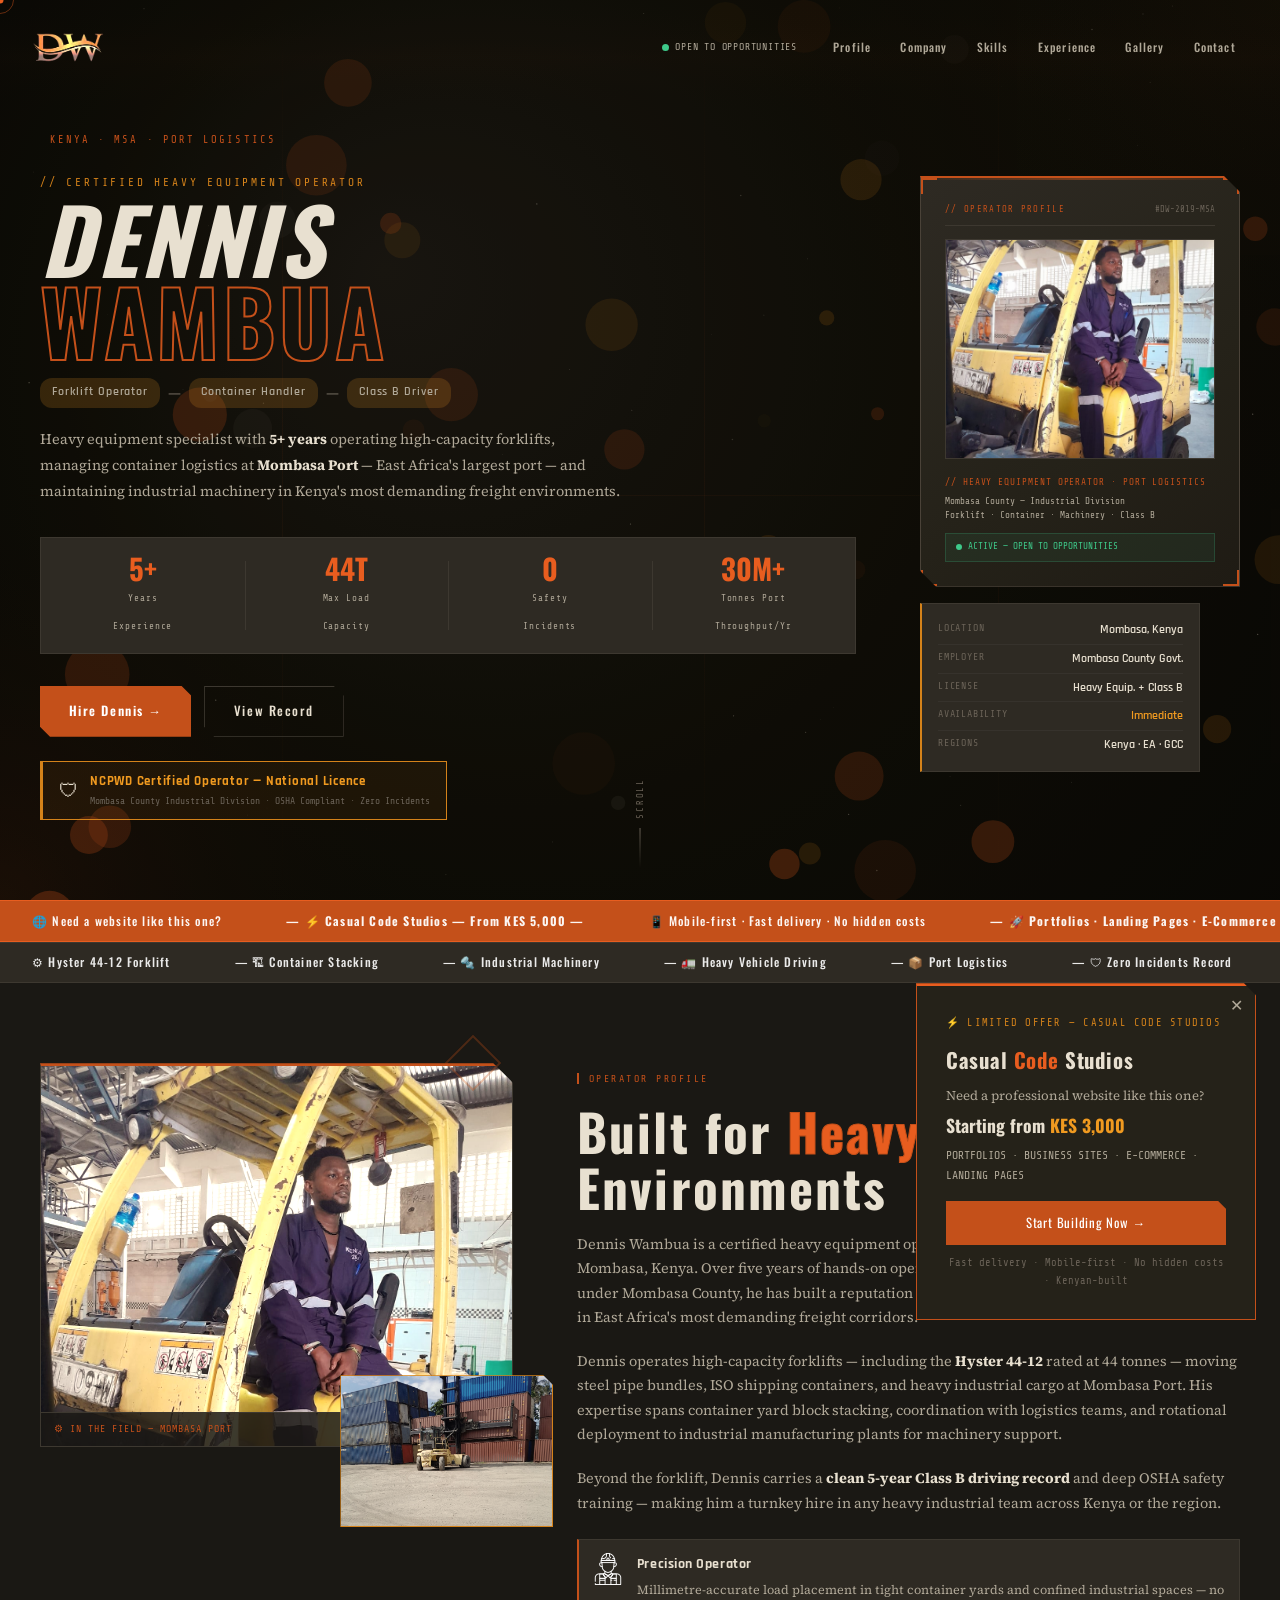
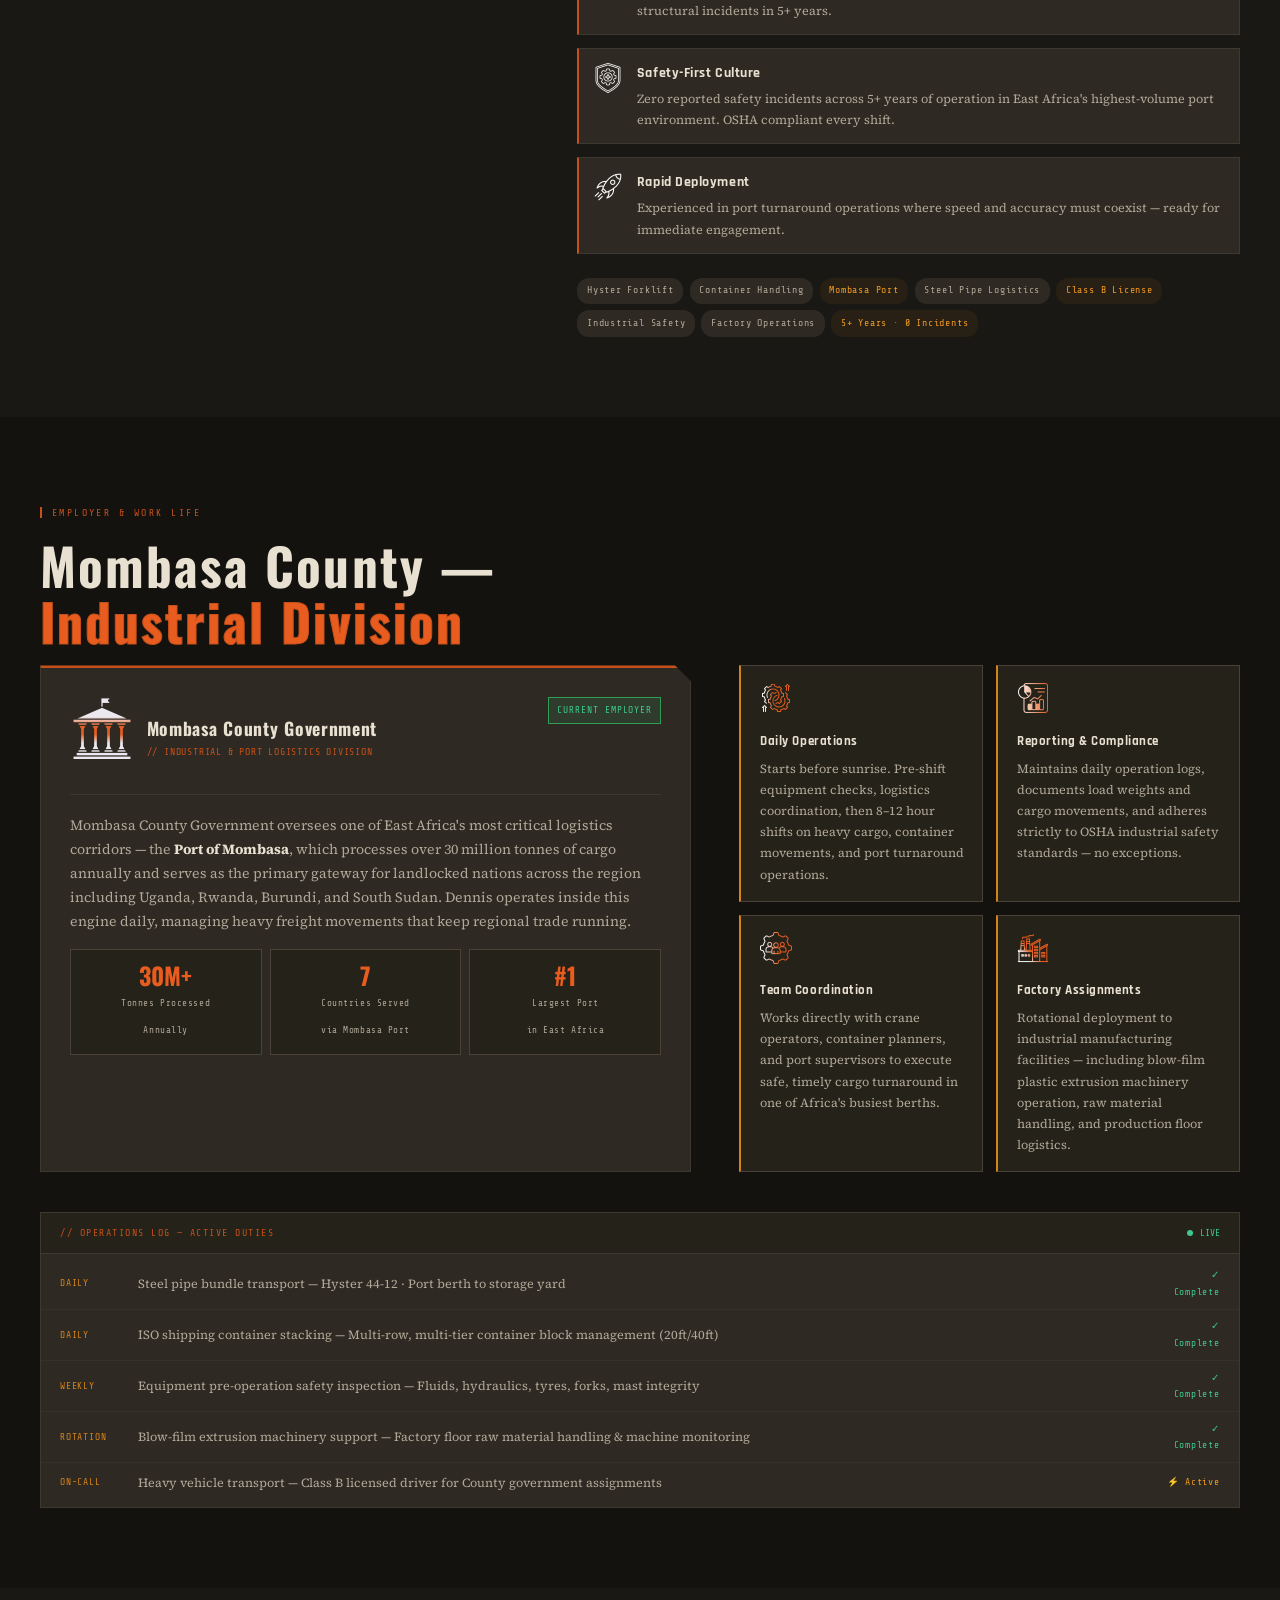
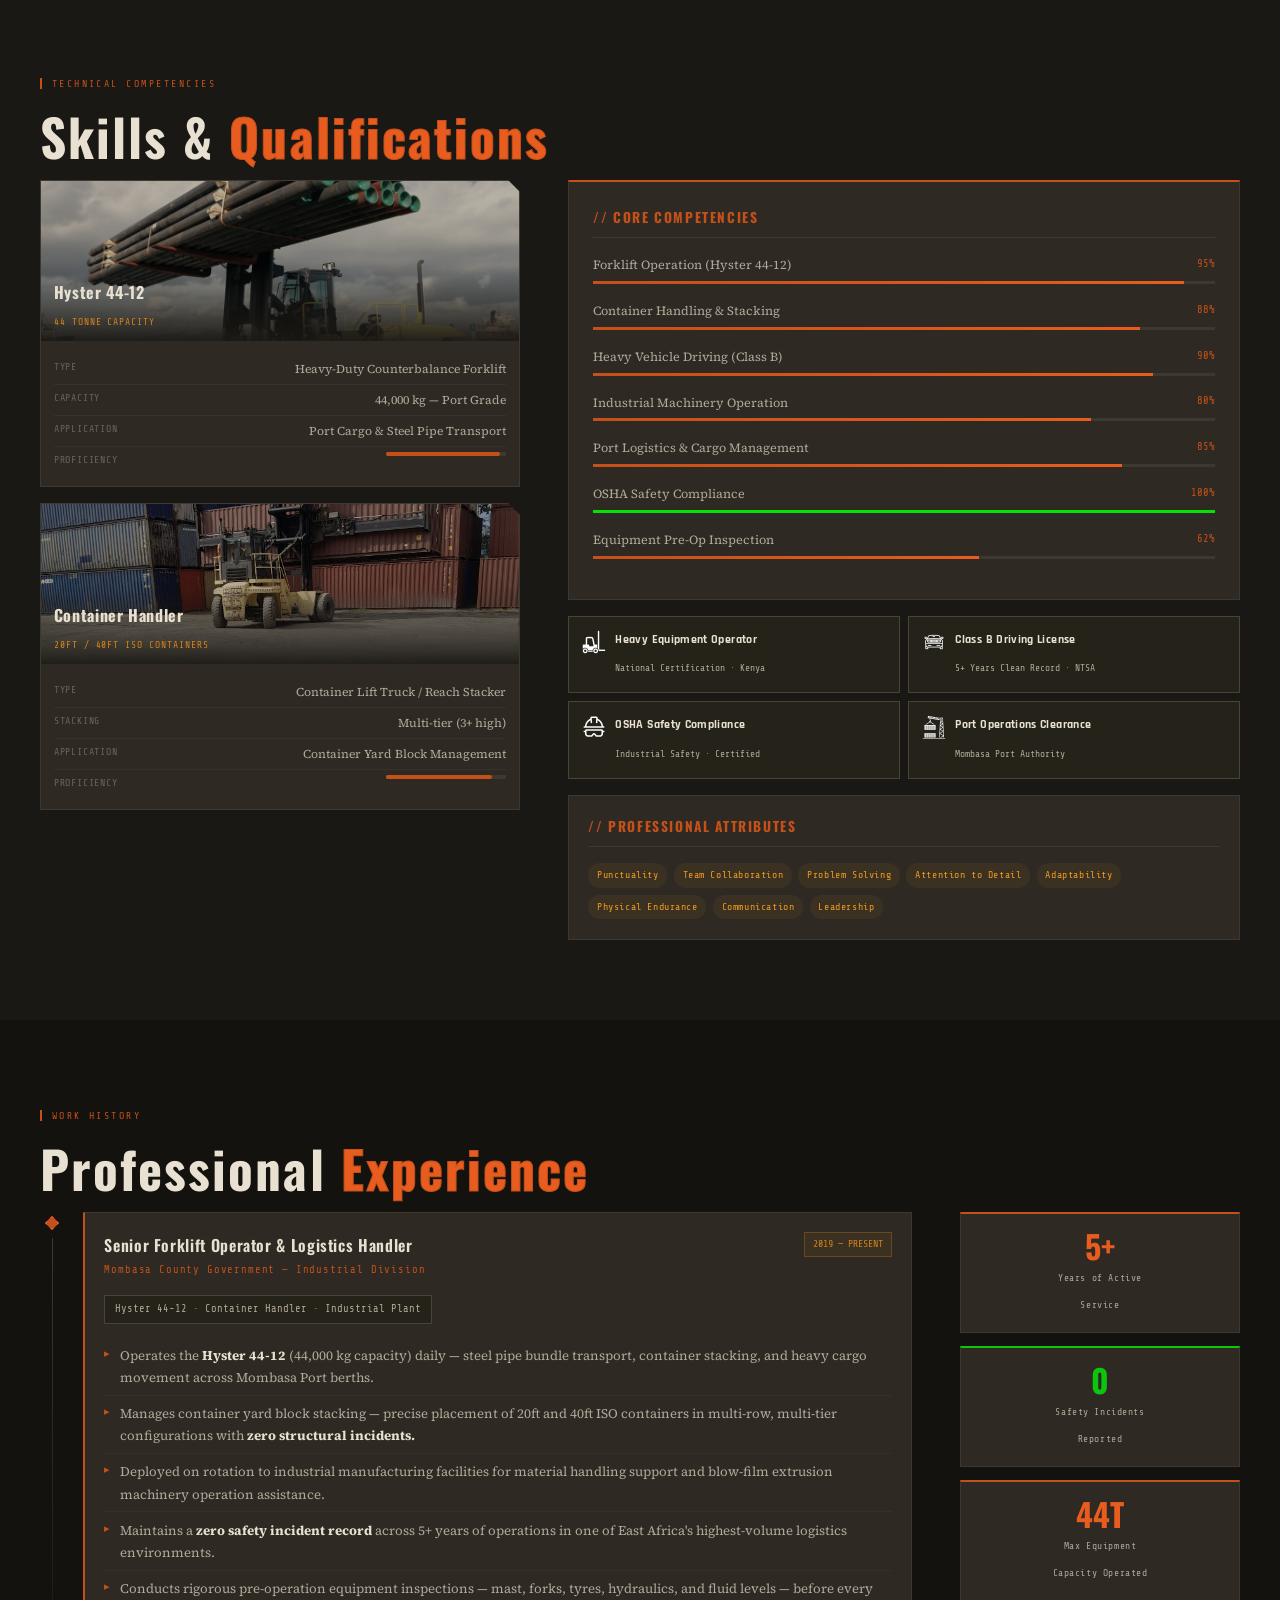
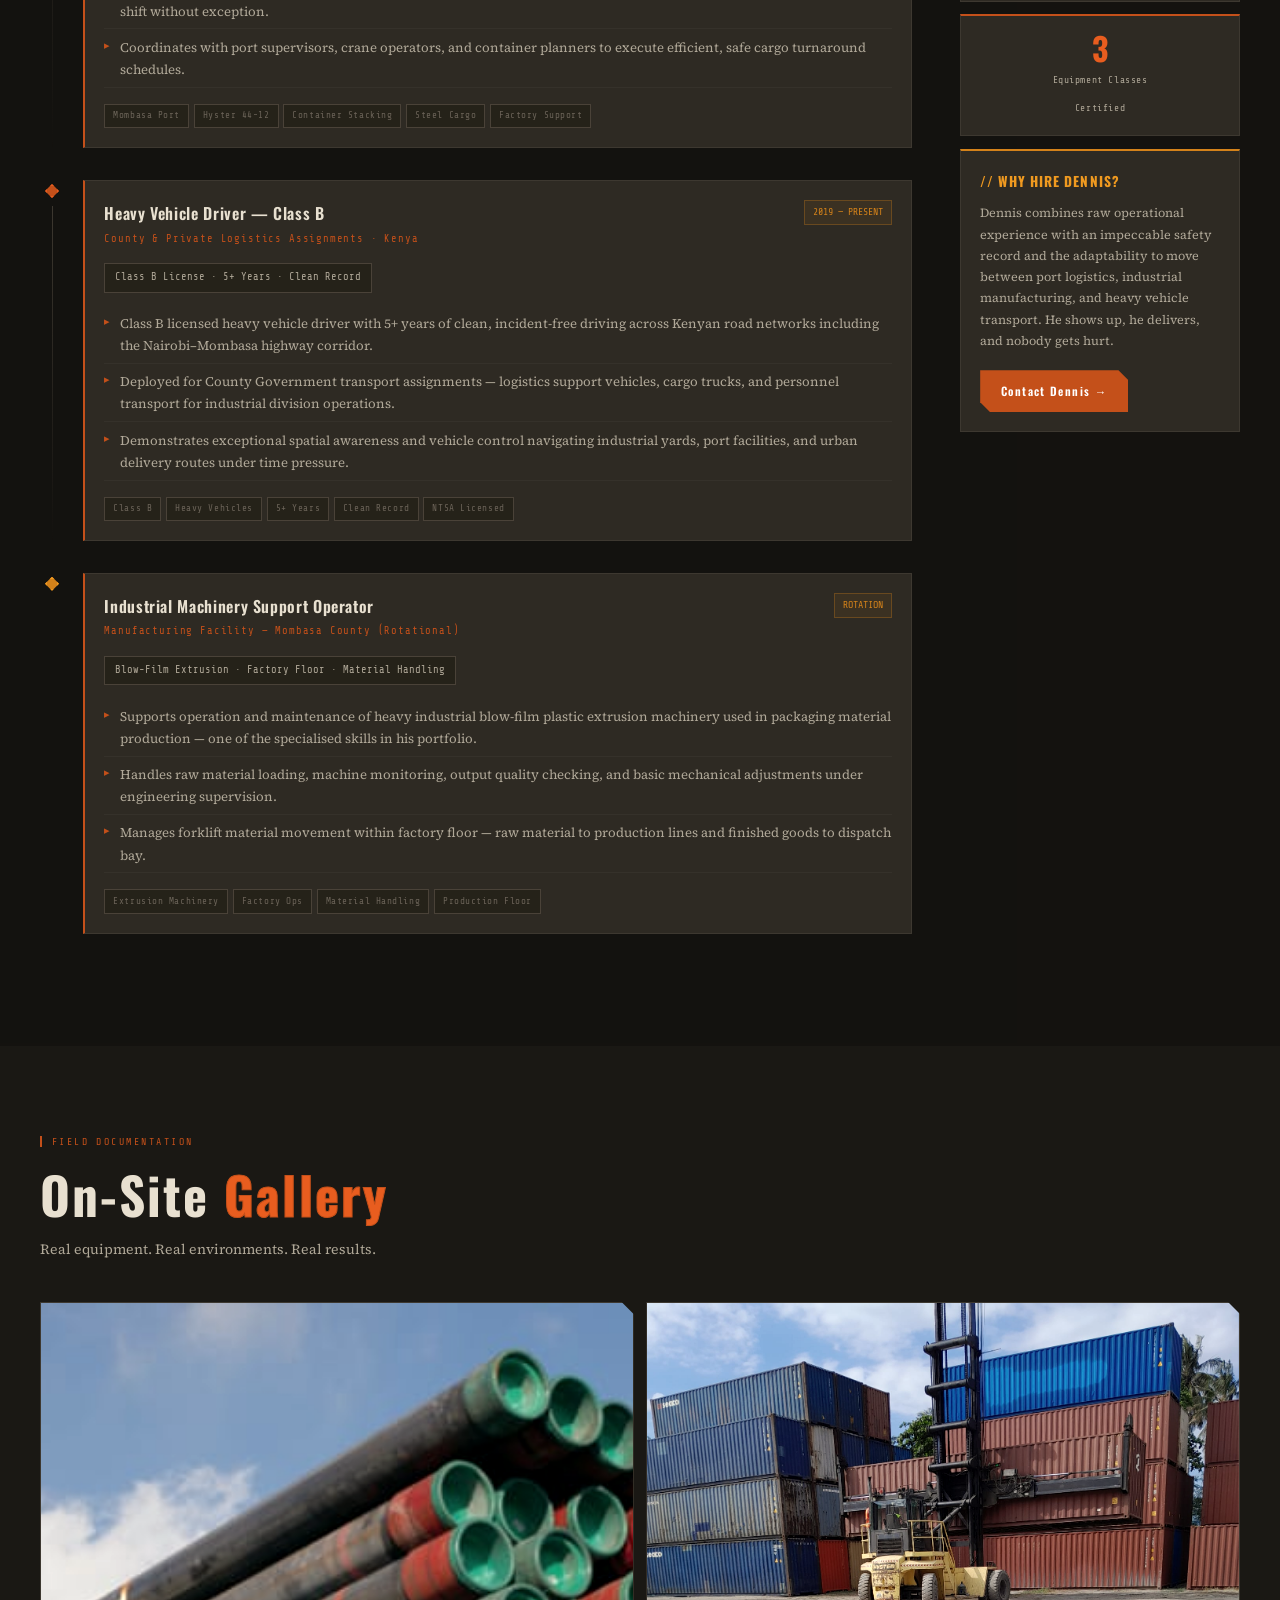
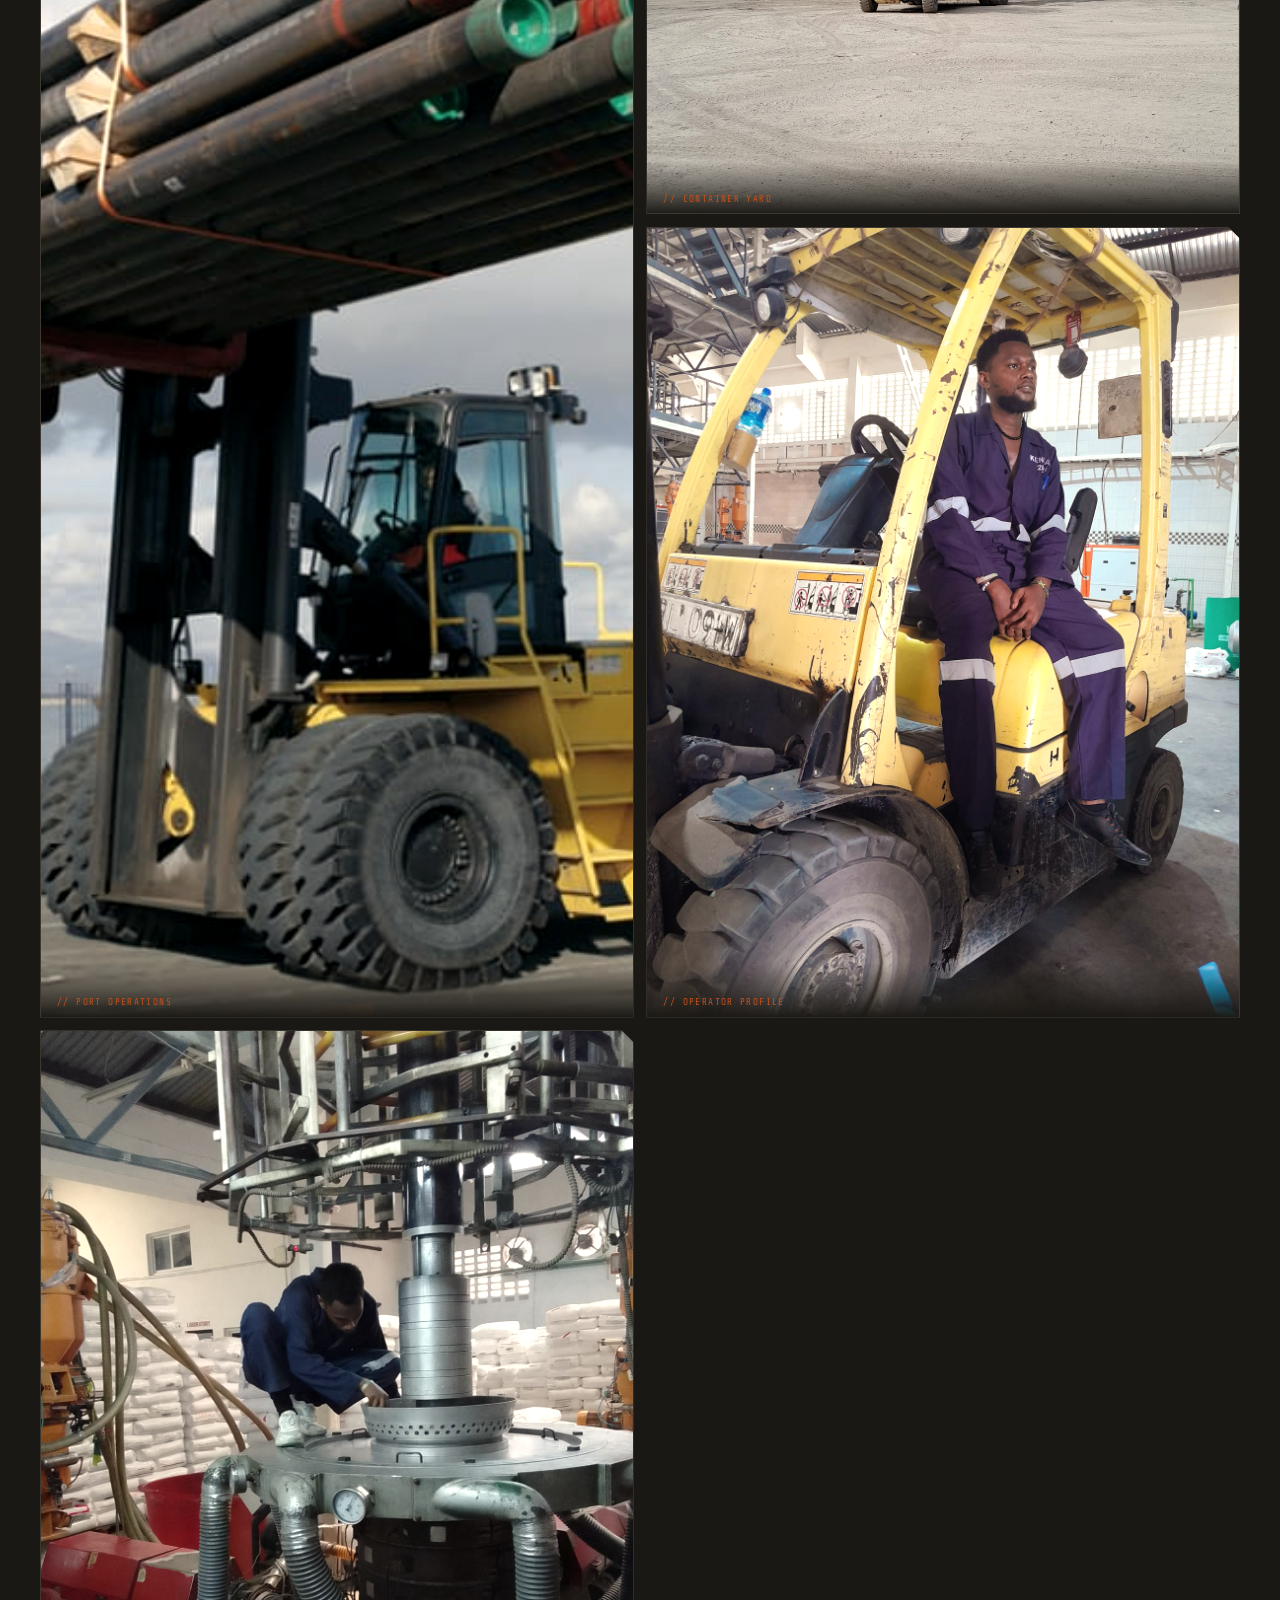
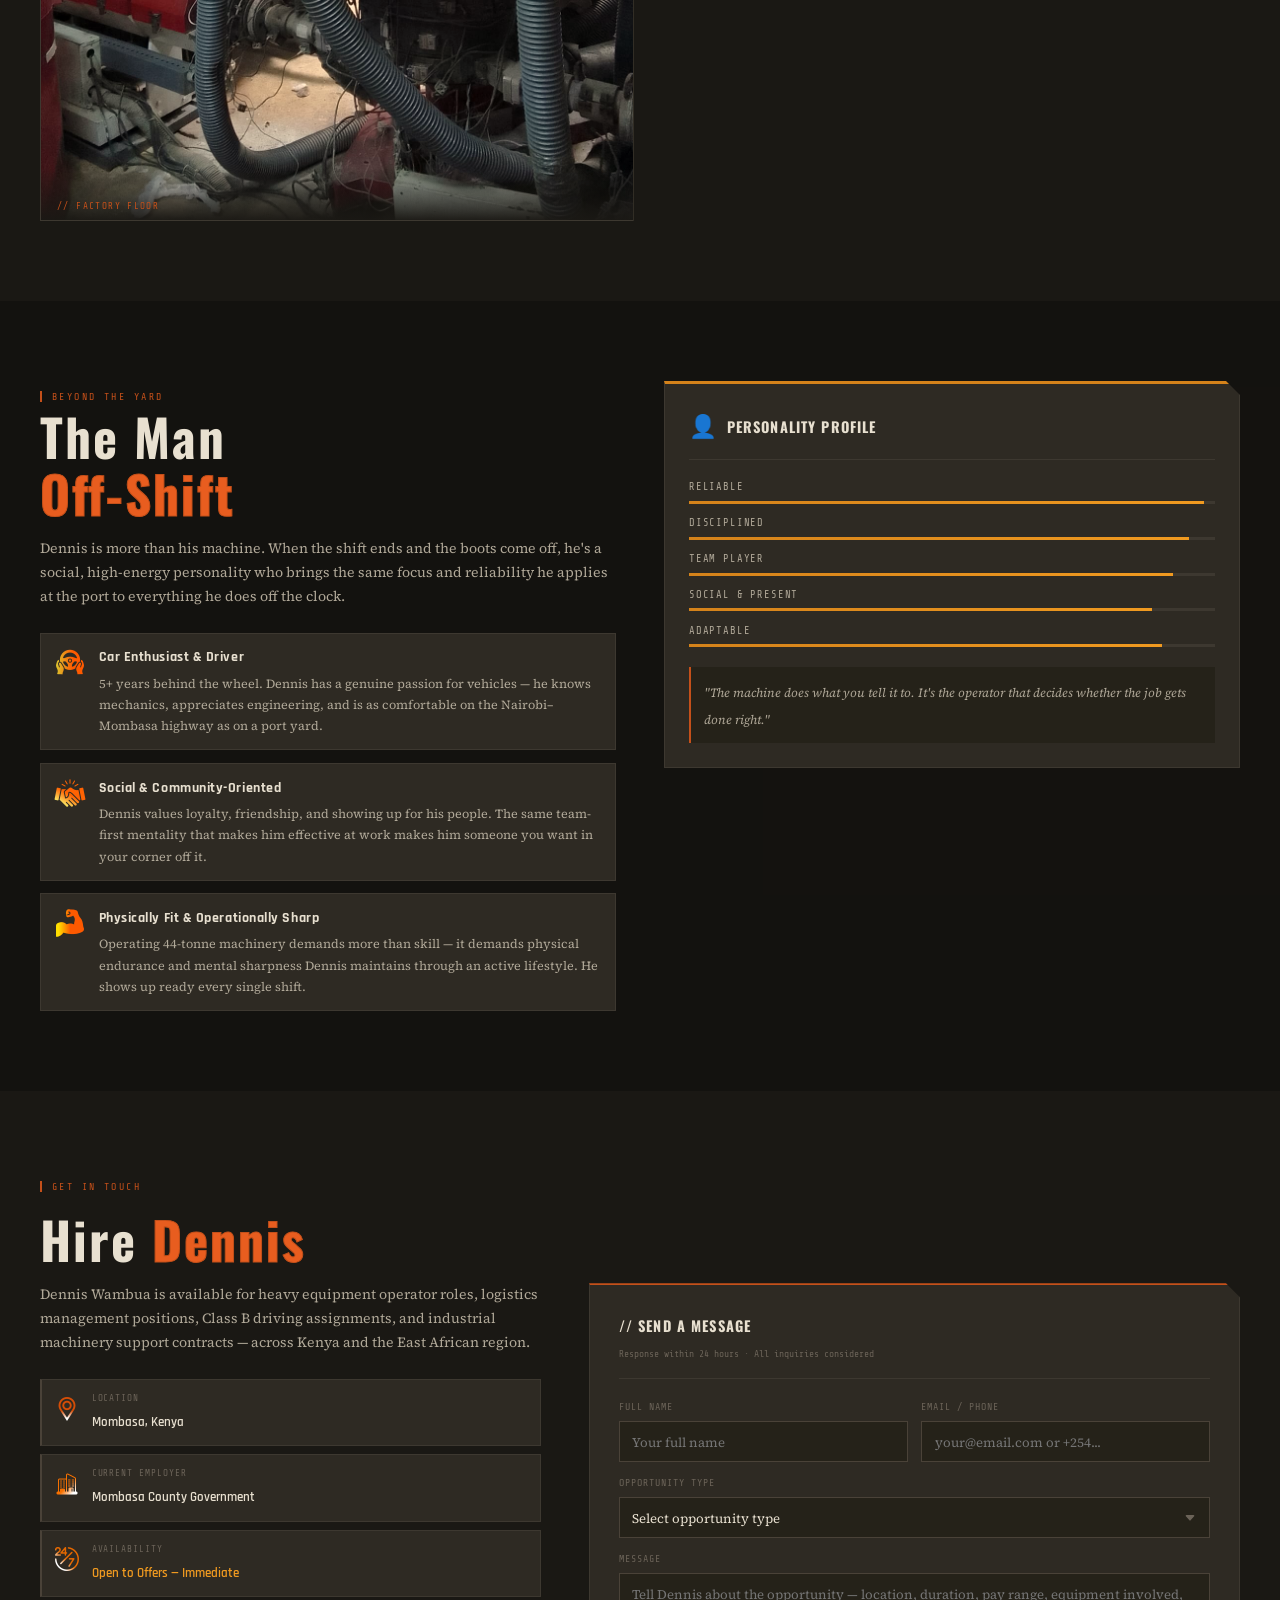
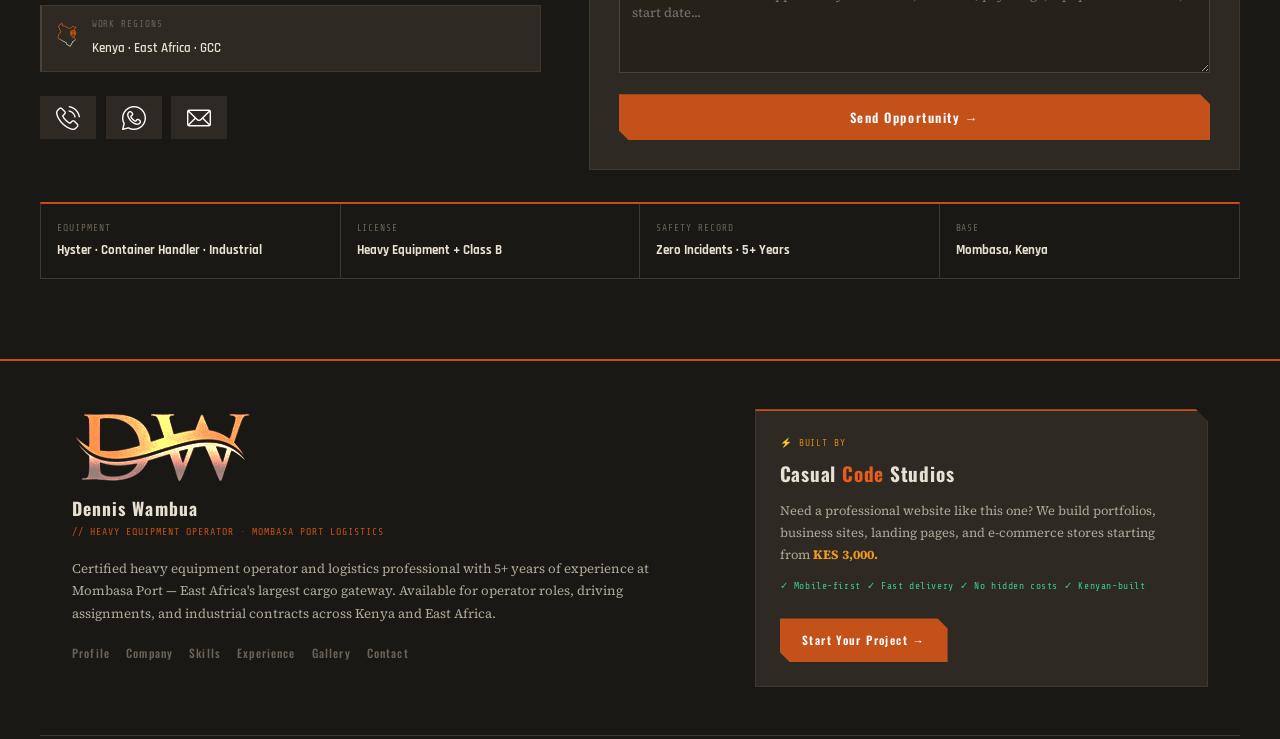
==== commit 3c197248: "sss" ====
--- a/index.html
+++ b/index.html
@@ -1,1828 +1,16 @@
-<!DOCTYPE html>
+ <!DOCTYPE html>
 <html lang="en">
 <head>
 <meta charset="UTF-8">
 <meta name="viewport" content="width=device-width, initial-scale=1.0">
 <meta name="description" content="Dennis Wambua — Certified Heavy Equipment Operator & Port Logistics Specialist, Mombasa County, Kenya.">
 <title>Dennis Wambua — Heavy Equipment Operator | Mombasa Port Logistics</title>
+<link rel="stylesheet" href="styles.css">
 <link rel="preconnect" href="https://fonts.googleapis.com">
 <link rel="preconnect" href="https://fonts.gstatic.com" crossorigin>
 <link href="https://fonts.googleapis.com/css2?family=Oswald:wght@300;400;500;600;700&family=Source+Serif+4:ital,wght@0,300;0,400;0,600;1,300;1,400&family=Share+Tech+Mono&family=Rajdhani:wght@400;500;600;700&display=swap" rel="stylesheet">
 
-<style>
-/* ─── CSS VARIABLES — INDUSTRIAL PALETTE ─── */
-:root {
-  --iron: #1a1814;
-  --steel: #252219;
-  --plate: #2e2a23;
-  --rust: #c4501a;
-  --rust-bright: #e85d1f;
-  --amber: #d4821a;
-  --amber-bright: #f09a20;
-  --ore: #8b6914;
-  --chalk: #e8e0d0;
-  --fog: #b0a898;
-  --smoke: #6b6358;
-  --rivet: #3d3830;
-  --weld: #4a4238;
-  --cyan: #00b4d8;
-  --cyan-dim: rgba(0,180,216,0.18);
-  --danger: #e63946;
-  --safe: #2d9e52;
-  --safe-bright: #3ec98a;
-  --font-display: 'Oswald', sans-serif;
-  --font-body: 'Source Serif 4', serif;
-  --font-mono: 'Share Tech Mono', monospace;
-  --font-head: 'Rajdhani', sans-serif;
-  --radius: 2px;
-}
-
-*, *::before, *::after { box-sizing: border-box; margin: 0; padding: 0; }
-
-html { scroll-behavior: smooth; }
-
-body {
-  background: var(--iron);
-  color: var(--chalk);
-  font-family: var(--font-body);
-  font-size: 16px;
-  line-height: 1.7;
-  overflow-x: hidden;
-  cursor: none;
-}
-
-/* ─── CANVAS BG ─── */
-#bg-canvas {
-  position: fixed;
-  inset: 0;
-  z-index: 0;
-  pointer-events: none;
-}
-
-/* ─── CUSTOM CURSOR ─── */
-#cursor-dot {
-  position: fixed;
-  width: 7px; height: 7px;
-  background: var(--rust-bright);
-  border-radius: 50%;
-  transform: translate(-50%, -50%);
-  pointer-events: none;
-  z-index: 9999;
-  transition: transform .12s ease, background .2s;
-}
-#cursor-ring {
-  position: fixed;
-  width: 28px; height: 28px;
-  border: 1.5px solid rgba(196,80,26,0.5);
-  border-radius: 50%;
-  transform: translate(-50%, -50%);
-  pointer-events: none;
-  z-index: 9998;
-  transition: width .2s, height .2s, border-color .2s;
-}
-
-/* ─── SCROLL TOP ─── */
-.scroll-top {
-  position: fixed;
-  bottom: 2rem; right: 1.5rem;
-  width: 42px; height: 42px;
-  background: var(--rust);
-  border: 1px solid var(--rust-bright);
-  color: white;
-  cursor: none;
-  display: flex; align-items: center; justify-content: center;
-  z-index: 999;
-  clip-path: polygon(0 0, calc(100% - 8px) 0, 100% 8px, 100% 100%, 0 100%);
-  opacity: 0;
-  transform: translateY(20px);
-  transition: opacity .3s, transform .3s, background .2s;
-}
-.scroll-top.visible { opacity: 1; transform: none; }
-.scroll-top:hover { background: var(--rust-bright); }
-
-/* ─── CCS POPUP ─── */
-.ccs-popup {
-  position: fixed;
-  bottom: -420px;
-  right: 1.5rem;
-  width: min(340px, calc(100vw - 2rem));
-  background: var(--steel);
-  border: 1px solid var(--rust);
-  border-top: 3px solid var(--rust-bright);
-  padding: 1.8rem;
-  z-index: 9000;
-  transition: bottom .5s cubic-bezier(.34,1.56,.64,1);
-  clip-path: polygon(0 0, calc(100% - 12px) 0, 100% 12px, 100% 100%, 0 100%);
-}
-.ccs-popup.show { bottom: 5rem; }
-.ccs-popup-close {
-  position: absolute; top: .75rem; right: .75rem;
-  background: none; border: none; color: var(--fog);
-  cursor: none; font-size: 1rem; line-height: 1;
-  transition: color .2s;
-}
-.ccs-popup-close:hover { color: var(--rust-bright); }
-.ccs-popup-tag {
-  font-family: var(--font-mono);
-  font-size: .65rem;
-  color: var(--amber);
-  letter-spacing: .12em;
-  margin-bottom: .6rem;
-}
-.ccs-popup-logo {
-  font-family: var(--font-display);
-  font-size: 1.3rem;
-  font-weight: 700;
-  letter-spacing: .04em;
-  color: var(--chalk);
-  margin-bottom: .4rem;
-}
-.ccs-popup-logo span { color: var(--rust-bright); }
-.ccs-popup-text { font-size: .82rem; color: var(--fog); margin-bottom: .3rem; }
-.ccs-popup-headline { font-family: var(--font-display); font-size: 1.1rem; color: var(--chalk); margin-bottom: .3rem; }
-.ccs-popup-headline em { color: var(--amber-bright); font-style: normal; }
-.ccs-popup-sub { font-size: .72rem; color: var(--fog); margin-bottom: 1rem; font-family: var(--font-mono); }
-.ccs-popup-btn {
-  display: block;
-  background: var(--rust);
-  color: white;
-  text-decoration: none;
-  padding: .7rem 1.2rem;
-  font-family: var(--font-display);
-  font-size: .8rem;
-  letter-spacing: .06em;
-  text-align: center;
-  transition: background .2s;
-  clip-path: polygon(0 0, calc(100% - 8px) 0, 100% 8px, 100% 100%, 0 100%);
-}
-.ccs-popup-btn:hover { background: var(--rust-bright); }
-.ccs-popup-fine { font-size: .65rem; color: var(--smoke); margin-top: .6rem; text-align: center; font-family: var(--font-mono); }
-
-/* ─── NAV ─── */
-#mainNav {
-  position: fixed;
-  top: 0; left: 0; right: 0;
-  z-index: 900;
-  display: flex;
-  align-items: center;
-  gap: 1.5rem;
-  padding: 1rem 2rem;
-  transition: background .3s, padding .3s, box-shadow .3s;
-  background: transparent;
-}
-#mainNav.scrolled {
-  background: rgba(26,24,20,0.97);
-  border-bottom: 1px solid var(--rivet);
-  padding: .7rem 2rem;
-  box-shadow: 0 4px 30px rgba(0,0,0,.6);
-}
-.nav-brand {
-  display: flex; align-items: center; gap: .75rem;
-  text-decoration: none;
-}
-.nav-monogram {
-  width: 38px; height: 38px;
-  background: var(--rust);
-  display: flex; align-items: center; justify-content: center;
-  font-family: var(--font-display);
-  font-size: 1rem;
-  font-weight: 700;
-  color: white;
-  letter-spacing: .04em;
-  clip-path: polygon(0 0, calc(100% - 6px) 0, 100% 6px, 100% 100%, 6px 100%, 0 calc(100% - 6px));
-  flex-shrink: 0;
-}
-.nav-name-block { display: flex; flex-direction: column; line-height: 1.2; }
-.nav-name { font-family: var(--font-display); font-size: .9rem; font-weight: 600; color: var(--chalk); letter-spacing: .06em; }
-.nav-title-small { font-family: var(--font-mono); font-size: .6rem; color: var(--fog); letter-spacing: .1em; }
-.nav-status {
-  display: flex; align-items: center; gap: .4rem;
-  margin-left: auto;
-  font-family: var(--font-mono);
-  font-size: .62rem;
-  color: var(--fog);
-  letter-spacing: .08em;
-}
-.status-dot {
-  width: 7px; height: 7px;
-  background: var(--safe-bright);
-  border-radius: 50%;
-  animation: pulse 2s infinite;
-}
-@keyframes pulse {
-  0%,100% { box-shadow: 0 0 0 0 rgba(62,201,138,.6); }
-  50% { box-shadow: 0 0 0 5px rgba(62,201,138,0); }
-}
-.nav-links {
-  list-style: none;
-  display: flex; gap: .3rem;
-}
-.nav-links a {
-  font-family: var(--font-display);
-  font-size: .72rem;
-  font-weight: 500;
-  letter-spacing: .1em;
-  color: var(--fog);
-  text-decoration: none;
-  padding: .4rem .7rem;
-  border: 1px solid transparent;
-  transition: color .2s, border-color .2s;
-}
-.nav-links a:hover {
-  color: var(--chalk);
-  border-color: var(--rivet);
-}
-.nav-toggle {
-  display: none;
-  flex-direction: column;
-  gap: 5px;
-  background: none;
-  border: none;
-  cursor: none;
-  padding: .3rem;
-  margin-left: auto;
-}
-.nav-toggle span {
-  display: block;
-  width: 24px; height: 2px;
-  background: var(--chalk);
-  transition: transform .3s, opacity .3s;
-}
-.nav-toggle.open span:nth-child(1) { transform: translateY(7px) rotate(45deg); }
-.nav-toggle.open span:nth-child(2) { opacity: 0; }
-.nav-toggle.open span:nth-child(3) { transform: translateY(-7px) rotate(-45deg); }
-
-.nav-drawer {
-  position: fixed;
-  top: 0; right: -100%;
-  width: 75%; max-width: 320px;
-  height: 100vh;
-  background: var(--steel);
-  border-left: 2px solid var(--rust);
-  z-index: 800;
-  display: flex; flex-direction: column;
-  gap: .3rem;
-  padding: 5rem 2rem 2rem;
-  transition: right .35s cubic-bezier(.77,0,.175,1);
-}
-.nav-drawer.open { right: 0; }
-.nav-drawer a {
-  font-family: var(--font-display);
-  font-size: 1.2rem;
-  font-weight: 600;
-  letter-spacing: .08em;
-  color: var(--fog);
-  text-decoration: none;
-  padding: .7rem 0;
-  border-bottom: 1px solid var(--rivet);
-  transition: color .2s;
-}
-.nav-drawer a:hover { color: var(--rust-bright); }
-
-/* ─── TICKER ─── */
-.ticker-wrap {
-  overflow: hidden;
-  position: relative;
-  z-index: 10;
-  border-top: 1px solid var(--rivet);
-  border-bottom: 1px solid var(--rivet);
-}
-.ccs-ticker {
-  background: var(--rust);
-  border-color: var(--rust-bright);
-}
-.skills-ticker {
-  background: var(--plate);
-}
-.ticker-track {
-  display: flex;
-  animation: tickerLeft 40s linear infinite;
-  white-space: nowrap;
-}
-.ticker-rtl {
-  animation: tickerRight 35s linear infinite;
-}
-@keyframes tickerLeft {
-  from { transform: translateX(0); }
-  to { transform: translateX(-50%); }
-}
-@keyframes tickerRight {
-  from { transform: translateX(-50%); }
-  to { transform: translateX(0); }
-}
-.ticker-item {
-  display: inline-flex;
-  align-items: center;
-  gap: .5rem;
-  padding: .6rem 2rem;
-  font-family: var(--font-display);
-  font-size: .75rem;
-  letter-spacing: .1em;
-  font-weight: 500;
-  white-space: nowrap;
-  color: rgba(255,255,255,.9);
-}
-.ccs-ticker .ticker-item { color: rgba(255,255,255,.95); }
-.ccs-tick { color: #fff; font-weight: 700; }
-.ticker-sep {
-  opacity: .4;
-  padding: 0 .5rem;
-}
-
-/* ─── HERO ─── */
-#hero {
-  min-height: 100vh;
-  display: flex;
-  align-items: center;
-  position: relative;
-  padding: 7rem 2rem 4rem;
-  overflow: hidden;
-}
-
-.hero-grid-lines {
-  position: absolute;
-  inset: 0;
-  pointer-events: none;
-  z-index: 1;
-}
-.hgl {
-  position: absolute;
-  background: linear-gradient(to bottom, transparent, rgba(196,80,26,0.06), transparent);
-}
-.hgl-1 { left: 22%; width: 1px; height: 100%; }
-.hgl-2 { left: 55%; width: 1px; height: 100%; }
-.hgl-3 { left: 78%; width: 1px; height: 100%; }
-.hgl-4 { top: 55%; width: 100%; height: 1px; background: linear-gradient(to right, transparent, rgba(196,80,26,0.06), transparent); }
-
-.hero-content {
-  position: relative;
-  z-index: 5;
-  max-width: 1200px;
-  margin: 0 auto;
-  width: 100%;
-  display: grid;
-  grid-template-columns: 1fr auto;
-  gap: 4rem;
-  align-items: center;
-}
-
-.hero-tag-row {
-  display: flex;
-  align-items: center;
-  gap: 1rem;
-  margin-bottom: 1.2rem;
-}
-.hero-tag {
-  font-family: var(--font-mono);
-  font-size: .65rem;
-  letter-spacing: .2em;
-  color: var(--rust);
-  border: 1px solid var(--rust);
-  padding: .25rem .6rem;
-}
-.hero-tag-year {
-  font-family: var(--font-mono);
-  font-size: .65rem;
-  letter-spacing: .15em;
-  color: var(--smoke);
-}
-
-.hero-headline { margin-bottom: 1rem; }
-.hero-pre {
-  font-family: var(--font-mono);
-  font-size: .7rem;
-  letter-spacing: .25em;
-  color: var(--amber);
-  display: block;
-  margin-bottom: .3rem;
-}
-
-h1.hero-name {
-  font-family: var(--font-display);
-  font-size: clamp(3.5rem, 7vw, 6.5rem);
-  font-weight: 700;
-  line-height: .92;
-  letter-spacing: .04em;
-  color: var(--chalk);
-}
-.hero-name-accent {
-  -webkit-text-stroke: 2px var(--rust);
-  color: transparent;
-  display: block;
-}
-
-.hero-role-strip {
-  display: flex;
-  flex-wrap: wrap;
-  gap: .5rem;
-  margin-bottom: 1.2rem;
-}
-.role-pill {
-  font-family: var(--font-head);
-  font-size: .75rem;
-  font-weight: 600;
-  letter-spacing: .08em;
-  color: var(--fog);
-  background: var(--plate);
-  border: 1px solid var(--weld);
-  padding: .3rem .75rem;
-}
-.role-divider { color: var(--smoke); align-self: center; }
-
-.hero-subtitle {
-  font-size: .9rem;
-  color: var(--fog);
-  max-width: 580px;
-  margin-bottom: 2rem;
-  line-height: 1.8;
-}
-.hero-subtitle strong { color: var(--chalk); }
-
-/* METRICS */
-.hero-metrics {
-  display: flex;
-  gap: 0;
-  margin-bottom: 2rem;
-  border: 1px solid var(--rivet);
-  background: var(--plate);
-  overflow: hidden;
-}
-.metric-item {
-  flex: 1;
-  padding: 1rem .8rem;
-  text-align: center;
-  position: relative;
-}
-.metric-item + .metric-item::before {
-  content: '';
-  position: absolute;
-  left: 0; top: 20%; bottom: 20%;
-  width: 1px;
-  background: var(--rivet);
-}
-.metric-num {
-  display: block;
-  font-family: var(--font-display);
-  font-size: 1.8rem;
-  font-weight: 700;
-  color: var(--rust-bright);
-  line-height: 1;
-}
-.metric-label {
-  font-family: var(--font-mono);
-  font-size: .58rem;
-  letter-spacing: .1em;
-  color: var(--fog);
-  line-height: 1.4;
-}
-
-.hero-cta {
-  display: flex;
-  gap: .8rem;
-  flex-wrap: wrap;
-  margin-bottom: 1.5rem;
-}
-
-.btn-primary {
-  display: inline-flex;
-  align-items: center;
-  gap: .4rem;
-  background: var(--rust);
-  color: white;
-  text-decoration: none;
-  border: none;
-  padding: .85rem 1.8rem;
-  font-family: var(--font-display);
-  font-size: .8rem;
-  font-weight: 600;
-  letter-spacing: .12em;
-  cursor: none;
-  clip-path: polygon(0 0, calc(100% - 10px) 0, 100% 10px, 100% 100%, 10px 100%, 0 calc(100% - 10px));
-  transition: background .2s, transform .2s;
-}
-.btn-primary:hover { background: var(--rust-bright); transform: translateY(-1px); }
-
-.btn-outline {
-  display: inline-flex;
-  align-items: center;
-  gap: .4rem;
-  background: transparent;
-  color: var(--chalk);
-  text-decoration: none;
-  border: 1px solid var(--rivet);
-  padding: .85rem 1.8rem;
-  font-family: var(--font-display);
-  font-size: .8rem;
-  font-weight: 500;
-  letter-spacing: .12em;
-  cursor: none;
-  clip-path: polygon(0 0, calc(100% - 10px) 0, 100% 10px, 100% 100%, 10px 100%, 0 calc(100% - 10px));
-  transition: border-color .2s, color .2s;
-}
-.btn-outline:hover { border-color: var(--rust); color: var(--rust-bright); }
-
-.hero-certbadge {
-  display: inline-flex;
-  align-items: center;
-  gap: .75rem;
-  background: rgba(212,130,26,0.08);
-  border: 1px solid var(--amber);
-  border-left: 3px solid var(--amber);
-  padding: .6rem 1rem;
-}
-.certbadge-icon { font-size: 1.2rem; }
-.certbadge-title { display: block; font-family: var(--font-head); font-size: .8rem; font-weight: 700; color: var(--amber-bright); letter-spacing: .06em; }
-.certbadge-sub { display: block; font-family: var(--font-mono); font-size: .6rem; color: var(--smoke); }
-
-/* HERO RIGHT — ID CARD */
-.hero-right {
-  display: flex;
-  flex-direction: column;
-  gap: 1rem;
-  flex-shrink: 0;
-}
-.card-wrapper {
-  perspective: 1200px;
-}
-#profile-card {
-  width: 320px;
-  background: linear-gradient(145deg, var(--plate) 0%, var(--steel) 60%, #1f1b14 100%);
-  border: 1px solid var(--weld);
-  border-top: 2px solid var(--rust);
-  padding: 1.5rem;
-  position: relative;
-  transform-style: preserve-3d;
-  transition: transform .05s linear;
-  clip-path: polygon(0 0, calc(100% - 16px) 0, 100% 16px, 100% 100%, 16px 100%, 0 calc(100% - 16px));
-}
-
-@media (min-width: 1400px) {
-  #profile-card {
-    width: 380px;
-    padding: 2rem;
-  }
-  .card-portrait-placeholder {
-    height: 280px;
-  }
-  .card-name {
-    font-size: 1.4rem;
-  }
-}
-.card-corner {
-  position: absolute;
-  width: 16px; height: 16px;
-  border-color: var(--rust);
-  border-style: solid;
-}
-.card-corner.tl { top: 0; left: 0; border-width: 2px 0 0 2px; }
-.card-corner.tr { top: 0; right: 0; border-width: 2px 2px 0 0; }
-.card-corner.bl { bottom: 0; left: 0; border-width: 0 0 2px 2px; }
-.card-corner.br { bottom: 0; right: 0; border-width: 0 2px 2px 0; }
-.card-scan {
-  position: absolute;
-  top: 0; left: 0; right: 0;
-  height: 2px;
-  background: linear-gradient(to right, transparent, var(--rust), transparent);
-  animation: scanDown 3s ease-in-out infinite;
-  opacity: .5;
-}
-@keyframes scanDown {
-  0% { top: 0; opacity: .5; }
-  50% { top: 100%; opacity: .3; }
-  100% { top: 0; opacity: .5; }
-}
-.card-id-header {
-  display: flex;
-  justify-content: space-between;
-  align-items: center;
-  margin-bottom: .8rem;
-  padding-bottom: .5rem;
-  border-bottom: 1px solid var(--rivet);
-}
-.card-id-label {
-  font-family: var(--font-mono);
-  font-size: .55rem;
-  letter-spacing: .15em;
-  color: var(--rust);
-}
-.card-id-num {
-  font-family: var(--font-mono);
-  font-size: .55rem;
-  color: var(--smoke);
-}
-.card-portrait-placeholder {
-  height: 220px;
-  background: var(--iron);
-  overflow: hidden;
-  margin-bottom: 1rem;
-  border: 1px solid var(--rivet);
-  position: relative;
-}
-.card-portrait-placeholder img {
-  width: 100%;
-  height: 100%;
-  object-fit: cover;
-  object-position: top center;
-  filter: sepia(15%) contrast(1.05);
-}
-.card-info { margin-bottom: .6rem; }
-.card-title-label {
-  font-family: var(--font-mono);
-  font-size: .58rem;
-  letter-spacing: .1em;
-  color: var(--rust);
-  display: block;
-  margin-bottom: .3rem;
-}
-.card-name {
-  font-family: var(--font-display);
-  font-size: 1.1rem;
-  font-weight: 700;
-  color: var(--chalk);
-  letter-spacing: .04em;
-}
-.card-role {
-  font-family: var(--font-mono);
-  font-size: .58rem;
-  color: var(--fog);
-  line-height: 1.5;
-}
-.card-status-bar {
-  display: flex;
-  align-items: center;
-  gap: .4rem;
-  font-family: var(--font-mono);
-  font-size: .58rem;
-  color: var(--safe-bright);
-  background: rgba(62,201,138,0.07);
-  border: 1px solid rgba(62,201,138,0.2);
-  padding: .35rem .6rem;
-}
-.csb-dot { width: 6px; height: 6px; background: var(--safe-bright); border-radius: 50%; }
-
-/* SPEC PANEL */
-.spec-panel {
-  background: var(--plate);
-  border: 1px solid var(--rivet);
-  border-left: 2px solid var(--amber);
-  padding: .8rem 1rem;
-  width: 280px;
-}
-.spec-row {
-  display: flex;
-  justify-content: space-between;
-  padding: .25rem 0;
-  border-bottom: 1px solid rgba(255,255,255,.04);
-  font-size: .72rem;
-}
-.spec-row:last-child { border-bottom: none; }
-.spec-key { font-family: var(--font-mono); color: var(--smoke); font-size: .62rem; letter-spacing: .08em; }
-.spec-val { font-family: var(--font-head); color: var(--chalk); font-weight: 600; font-size: .72rem; }
-.spec-val.avail { color: var(--amber-bright); }
-
-.hero-scroll-hint {
-  position: absolute;
-  bottom: 2rem; left: 50%;
-  transform: translateX(-50%);
-  display: flex;
-  flex-direction: column;
-  align-items: center;
-  gap: .6rem;
-  z-index: 10;
-}
-.hero-scroll-hint span {
-  font-family: var(--font-mono);
-  font-size: .55rem;
-  letter-spacing: .2em;
-  color: var(--smoke);
-  writing-mode: vertical-rl;
-  transform: rotate(180deg);
-}
-.scroll-line {
-  width: 1px; height: 40px;
-  background: linear-gradient(to bottom, var(--smoke), transparent);
-  animation: scrollAnim 2s ease-in-out infinite;
-}
-@keyframes scrollAnim {
-  0%,100% { transform: scaleY(1); opacity: .5; }
-  50% { transform: scaleY(.5); opacity: 1; }
-}
-
-/* ─── SECTION COMMONS ─── */
-section {
-  position: relative;
-  z-index: 10;
-  padding: 5rem 2rem;
-}
-section:nth-child(even) { background: rgba(0,0,0,.25); }
-
-.section-inner {
-  max-width: 1200px;
-  margin: 0 auto;
-}
-.section-tag-row { margin-bottom: .8rem; }
-.section-tag {
-  font-family: var(--font-mono);
-  font-size: .62rem;
-  letter-spacing: .25em;
-  color: var(--rust);
-  border-left: 2px solid var(--rust);
-  padding-left: .6rem;
-}
-h2.section-title {
-  font-family: var(--font-display);
-  font-size: clamp(2rem, 4vw, 3.2rem);
-  font-weight: 700;
-  letter-spacing: .04em;
-  color: var(--chalk);
-  line-height: 1.1;
-  margin-bottom: 1rem;
-}
-h2.section-title em {
-  color: var(--rust-bright);
-  font-style: normal;
-  -webkit-text-stroke: 1px var(--rust);
-}
-.section-sub {
-  color: var(--fog);
-  font-size: .88rem;
-  margin-bottom: 2.5rem;
-}
-
-/* ─── REVEAL ─── */
-.reveal {
-  opacity: 0;
-  transform: translateY(28px);
-  transition: opacity .7s ease, transform .7s ease;
-}
-.reveal.visible { opacity: 1; transform: none; }
-
-/* ─── ABOUT ─── */
-.about-layout {
-  display: grid;
-  grid-template-columns: 1fr 1.4fr;
-  gap: 4rem;
-  align-items: start;
-}
-.about-photos {
-  position: relative;
-  padding-bottom: 3rem;
-}
-.ap-main {
-  position: relative;
-  overflow: hidden;
-  border: 1px solid var(--rivet);
-  border-top: 3px solid var(--rust);
-  clip-path: polygon(0 0, calc(100% - 20px) 0, 100% 20px, 100% 100%, 0 100%);
-}
-.ap-main img {
-  width: 100%;
-  height: 380px;
-  object-fit: cover;
-  object-position: top;
-  filter: sepia(20%) contrast(1.08);
-  display: block;
-}
-.ap-main-badge {
-  position: absolute;
-  bottom: 0; left: 0;
-  right: 0;
-  display: flex;
-  align-items: center;
-  gap: .4rem;
-  background: rgba(26,24,20,.85);
-  border-top: 1px solid var(--rivet);
-  padding: .5rem .8rem;
-  font-family: var(--font-mono);
-  font-size: .62rem;
-  letter-spacing: .1em;
-  color: var(--rust);
-}
-.ap-accent {
-  position: absolute;
-  bottom: 0; right: -1.5rem;
-  width: 45%;
-  border: 1px solid var(--amber);
-  overflow: hidden;
-  clip-path: polygon(0 0, calc(100% - 10px) 0, 100% 10px, 100% 100%, 0 100%);
-}
-.ap-accent img {
-  width: 100%;
-  height: 120px;
-  object-fit: cover;
-  filter: sepia(30%);
-  display: block;
-}
-.ap-decor {
-  position: absolute;
-  top: -20px; right: 20px;
-  width: 40px; height: 40px;
-  border: 2px solid var(--rust);
-  transform: rotate(45deg);
-  opacity: .3;
-}
-
-.about-text p {
-  color: var(--fog);
-  font-size: .9rem;
-  margin-bottom: 1.2rem;
-}
-.about-text strong { color: var(--chalk); }
-.about-traits {
-  display: flex;
-  flex-direction: column;
-  gap: .8rem;
-  margin: 1.5rem 0;
-}
-.trait-item {
-  display: flex;
-  gap: .8rem;
-  padding: .8rem;
-  background: var(--plate);
-  border: 1px solid var(--rivet);
-  border-left: 2px solid var(--rust);
-}
-.trait-icon { font-size: 1.2rem; flex-shrink: 0; }
-.trait-item h4 {
-  font-family: var(--font-head);
-  font-size: .85rem;
-  font-weight: 700;
-  color: var(--chalk);
-  letter-spacing: .04em;
-  margin-bottom: .2rem;
-}
-.trait-item p { font-size: .78rem; color: var(--fog); margin: 0; }
-.about-pills {
-  display: flex;
-  flex-wrap: wrap;
-  gap: .4rem;
-  margin-top: 1rem;
-}
-.pill {
-  font-family: var(--font-mono);
-  font-size: .62rem;
-  letter-spacing: .08em;
-  color: var(--fog);
-  background: var(--plate);
-  border: 1px solid var(--weld);
-  padding: .3rem .6rem;
-}
-.pill.amber { color: var(--amber-bright); border-color: var(--amber); background: rgba(212,130,26,.08); }
-
-/* ─── COMPANY ─── */
-.company-layout {
-  display: grid;
-  grid-template-columns: 1.3fr 1fr;
-  gap: 3rem;
-  margin-bottom: 2.5rem;
-}
-.company-card {
-  background: var(--plate);
-  border: 1px solid var(--rivet);
-  border-top: 3px solid var(--rust);
-  padding: 1.8rem;
-  clip-path: polygon(0 0, calc(100% - 16px) 0, 100% 16px, 100% 100%, 0 100%);
-}
-.company-card-header {
-  display: flex;
-  justify-content: space-between;
-  align-items: flex-start;
-  margin-bottom: 1.2rem;
-  padding-bottom: 1rem;
-  border-bottom: 1px solid var(--rivet);
-  flex-wrap: wrap;
-  gap: .5rem;
-}
-.company-logo-block {
-  display: flex;
-  align-items: center;
-  gap: .8rem;
-}
-.company-icon { font-size: 2rem; }
-.company-name {
-  font-family: var(--font-display);
-  font-size: 1.1rem;
-  font-weight: 700;
-  color: var(--chalk);
-  letter-spacing: .04em;
-}
-.company-dept {
-  font-family: var(--font-mono);
-  font-size: .62rem;
-  color: var(--rust);
-  display: block;
-  letter-spacing: .08em;
-}
-.company-badge {
-  font-family: var(--font-mono);
-  font-size: .6rem;
-  letter-spacing: .1em;
-  background: rgba(62,201,138,.1);
-  color: var(--safe-bright);
-  border: 1px solid var(--safe);
-  padding: .25rem .5rem;
-  white-space: nowrap;
-}
-.company-body p {
-  color: var(--fog);
-  font-size: .88rem;
-  margin-bottom: 1rem;
-}
-.company-body strong { color: var(--chalk); }
-.company-stats {
-  display: grid;
-  grid-template-columns: repeat(3, 1fr);
-  gap: .5rem;
-}
-.cstat {
-  text-align: center;
-  padding: .8rem .5rem;
-  background: var(--steel);
-  border: 1px solid var(--weld);
-}
-.cstat-num {
-  display: block;
-  font-family: var(--font-display);
-  font-size: 1.5rem;
-  font-weight: 700;
-  color: var(--rust-bright);
-  line-height: 1;
-}
-.cstat-label {
-  font-family: var(--font-mono);
-  font-size: .58rem;
-  color: var(--fog);
-  letter-spacing: .06em;
-  line-height: 1.4;
-}
-
-.worklife-grid {
-  display: grid;
-  grid-template-columns: 1fr 1fr;
-  gap: .8rem;
-}
-.wl-card {
-  background: var(--steel);
-  border: 1px solid var(--weld);
-  border-left: 2px solid var(--amber);
-  padding: 1rem 1rem 1rem 1.2rem;
-}
-.wl-icon { font-size: 1.2rem; margin-bottom: .4rem; }
-.wl-card h4 {
-  font-family: var(--font-head);
-  font-size: .82rem;
-  font-weight: 700;
-  color: var(--chalk);
-  letter-spacing: .04em;
-  margin-bottom: .3rem;
-}
-.wl-card p { font-size: .78rem; color: var(--fog); }
-
-/* OPS FEED */
-.ops-feed {
-  background: var(--plate);
-  border: 1px solid var(--rivet);
-  overflow: hidden;
-}
-.ops-feed-header {
-  display: flex;
-  justify-content: space-between;
-  align-items: center;
-  padding: .7rem 1.2rem;
-  background: var(--steel);
-  border-bottom: 1px solid var(--rivet);
-}
-.ops-feed-label {
-  font-family: var(--font-mono);
-  font-size: .62rem;
-  letter-spacing: .15em;
-  color: var(--rust);
-}
-.ops-feed-status {
-  display: flex;
-  align-items: center;
-  gap: .4rem;
-  font-family: var(--font-mono);
-  font-size: .6rem;
-  color: var(--safe-bright);
-}
-.ops-feed-status span {
-  width: 6px; height: 6px;
-  background: var(--safe-bright);
-  border-radius: 50%;
-  display: inline-block;
-  animation: pulse 1.5s infinite;
-}
-.ops-feed-items { padding: .3rem 0; }
-.ops-item {
-  display: grid;
-  grid-template-columns: 70px 1fr 60px;
-  gap: .5rem;
-  align-items: center;
-  padding: .55rem 1.2rem;
-  border-bottom: 1px solid rgba(255,255,255,.03);
-  transition: background .2s;
-}
-.ops-item:hover { background: rgba(196,80,26,.04); }
-.ops-item:last-child { border-bottom: none; }
-.ops-time {
-  font-family: var(--font-mono);
-  font-size: .6rem;
-  color: var(--amber);
-  letter-spacing: .08em;
-}
-.ops-desc { font-size: .78rem; color: var(--fog); }
-.ops-status {
-  font-family: var(--font-mono);
-  font-size: .6rem;
-  letter-spacing: .08em;
-  text-align: right;
-}
-.ops-done { color: var(--safe-bright); }
-.ops-active { color: var(--amber-bright); }
-
-/* ─── SKILLS ─── */
-.skills-layout {
-  display: grid;
-  grid-template-columns: 1fr 1.4fr;
-  gap: 3rem;
-}
-.equip-card {
-  background: var(--plate);
-  border: 1px solid var(--rivet);
-  overflow: hidden;
-  margin-bottom: 1rem;
-  clip-path: polygon(0 0, calc(100% - 12px) 0, 100% 12px, 100% 100%, 0 100%);
-}
-.equip-card-img {
-  position: relative;
-  height: 160px;
-  overflow: hidden;
-  background: linear-gradient(145deg, #1a1200, #2a1e00);
-}
-.equip-card-img img {
-  width: 100%;
-  height: 100%;
-  object-fit: cover;
-  filter: sepia(30%) brightness(.7);
-  transition: transform .4s ease;
-}
-.equip-card:hover .equip-card-img img { transform: scale(1.04); }
-.equip-overlay {
-  position: absolute;
-  bottom: 0; left: 0; right: 0;
-  background: linear-gradient(to top, rgba(26,24,20,.95), transparent);
-  padding: 1rem .8rem .5rem;
-}
-.equip-name {
-  display: block;
-  font-family: var(--font-display);
-  font-size: 1rem;
-  font-weight: 700;
-  color: var(--chalk);
-  letter-spacing: .04em;
-}
-.equip-cap {
-  font-family: var(--font-mono);
-  font-size: .6rem;
-  color: var(--amber);
-  letter-spacing: .1em;
-}
-.equip-body { padding: .8rem; }
-.equip-spec-row {
-  display: flex;
-  justify-content: space-between;
-  padding: .3rem 0;
-  border-bottom: 1px solid rgba(255,255,255,.04);
-  font-size: .75rem;
-}
-.equip-spec-row:last-child { border-bottom: none; }
-.equip-spec-row span:first-child {
-  font-family: var(--font-mono);
-  font-size: .62rem;
-  color: var(--smoke);
-  letter-spacing: .08em;
-}
-.equip-spec-row span:last-child { color: var(--fog); }
-.proficiency-bar {
-  display: flex;
-  align-items: center;
-  height: 4px;
-  width: 120px;
-  background: var(--rivet);
-  position: relative;
-  overflow: hidden;
-}
-.proficiency-bar span {
-  position: absolute;
-  left: 0; top: 0;
-  height: 100%;
-  width: var(--w, 0%);
-  background: var(--rust);
-  border-radius: 2px;
-}
-
-/* SKILL BARS */
-.skill-bars {
-  background: var(--plate);
-  border: 1px solid var(--rivet);
-  border-top: 2px solid var(--rust);
-  padding: 1.5rem;
-  margin-bottom: 1rem;
-}
-.skill-group-title {
-  font-family: var(--font-display);
-  font-size: .85rem;
-  font-weight: 700;
-  letter-spacing: .12em;
-  color: var(--rust);
-  margin-bottom: 1rem;
-  padding-bottom: .5rem;
-  border-bottom: 1px solid var(--rivet);
-}
-.skill-bar-item { margin-bottom: 1rem; }
-.skill-bar-hd {
-  display: flex;
-  justify-content: space-between;
-  align-items: center;
-  margin-bottom: .35rem;
-  font-size: .78rem;
-  color: var(--fog);
-}
-.skill-pct {
-  font-family: var(--font-mono);
-  font-size: .65rem;
-  color: var(--rust);
-}
-.skill-track {
-  height: 3px;
-  background: var(--rivet);
-  position: relative;
-  overflow: hidden;
-}
-.skill-fill {
-  position: absolute;
-  left: 0; top: 0;
-  height: 100%;
-  width: var(--w, 0%);
-  background: linear-gradient(to right, var(--rust), var(--rust-bright));
-  transform-origin: left;
-  animation: skillIn 1s ease forwards;
-  animation-play-state: paused;
-}
-.skill-fill.amber { background: linear-gradient(to right, var(--amber), var(--amber-bright)); }
-.visible .skill-fill { animation-play-state: running; }
-@keyframes skillIn {
-  from { transform: scaleX(0); }
-  to { transform: scaleX(1); }
-}
-
-/* CERT GRID */
-.cert-grid {
-  display: grid;
-  grid-template-columns: 1fr 1fr;
-  gap: .5rem;
-  margin-bottom: 1rem;
-}
-.cert-card {
-  display: flex;
-  align-items: flex-start;
-  gap: .6rem;
-  background: var(--steel);
-  border: 1px solid var(--weld);
-  padding: .8rem;
-}
-.cert-icon { font-size: 1.2rem; flex-shrink: 0; }
-.cert-card h4 {
-  font-family: var(--font-head);
-  font-size: .75rem;
-  font-weight: 700;
-  color: var(--chalk);
-  margin-bottom: .15rem;
-  letter-spacing: .03em;
-}
-.cert-card span { font-family: var(--font-mono); font-size: .6rem; color: var(--fog); }
-.soft-skills-wrap { background: var(--plate); border: 1px solid var(--rivet); padding: 1.2rem; }
-.soft-skills { display: flex; flex-wrap: wrap; gap: .4rem; margin-top: .8rem; }
-.soft-skill {
-  font-family: var(--font-mono);
-  font-size: .62rem;
-  letter-spacing: .06em;
-  color: var(--amber-bright);
-  background: rgba(212,130,26,.08);
-  border: 1px solid var(--amber);
-  padding: .25rem .55rem;
-}
-
-/* ─── EXPERIENCE ─── */
-.timeline-layout {
-  display: grid;
-  grid-template-columns: 1fr 280px;
-  gap: 3rem;
-}
-.tl-item {
-  display: grid;
-  grid-template-columns: 24px 1fr;
-  gap: 1.2rem;
-  margin-bottom: 2rem;
-}
-.tl-marker { display: flex; flex-direction: column; align-items: center; padding-top: 4px; }
-.tl-dot {
-  width: 14px; height: 14px;
-  background: var(--rust);
-  border: 2px solid var(--rust-bright);
-  clip-path: polygon(50% 0%, 100% 50%, 50% 100%, 0% 50%);
-  flex-shrink: 0;
-}
-.tl-dot-amber { background: var(--amber); border-color: var(--amber-bright); }
-.tl-line {
-  flex: 1;
-  width: 1px;
-  background: linear-gradient(to bottom, var(--rivet), transparent);
-  margin-top: 8px;
-}
-.tl-body {
-  background: var(--plate);
-  border: 1px solid var(--rivet);
-  border-left: 2px solid var(--rust);
-  padding: 1.2rem;
-}
-.tl-header {
-  display: flex;
-  justify-content: space-between;
-  align-items: flex-start;
-  margin-bottom: .8rem;
-  gap: 1rem;
-  flex-wrap: wrap;
-}
-.tl-role {
-  font-family: var(--font-display);
-  font-size: 1rem;
-  font-weight: 600;
-  color: var(--chalk);
-  letter-spacing: .04em;
-}
-.tl-company {
-  font-family: var(--font-mono);
-  font-size: .65rem;
-  color: var(--rust);
-  letter-spacing: .08em;
-  display: block;
-  margin-top: .2rem;
-}
-.tl-period {
-  font-family: var(--font-mono);
-  font-size: .62rem;
-  color: var(--amber);
-  white-space: nowrap;
-  background: rgba(212,130,26,.08);
-  border: 1px solid rgba(212,130,26,.3);
-  padding: .2rem .5rem;
-}
-.tl-equip-badge {
-  font-family: var(--font-mono);
-  font-size: .65rem;
-  color: var(--fog);
-  background: var(--steel);
-  border: 1px solid var(--weld);
-  padding: .3rem .6rem;
-  margin-bottom: .8rem;
-  display: inline-block;
-}
-.tl-achievements {
-  list-style: none;
-  padding: 0;
-  margin-bottom: 1rem;
-}
-.tl-achievements li {
-  font-size: .82rem;
-  color: var(--fog);
-  padding: .4rem 0 .4rem 1rem;
-  position: relative;
-  border-bottom: 1px solid rgba(255,255,255,.03);
-}
-.tl-achievements li::before {
-  content: '▸';
-  position: absolute;
-  left: 0;
-  color: var(--rust);
-  font-size: .7rem;
-}
-.tl-achievements li strong { color: var(--chalk); }
-.tl-tags { display: flex; flex-wrap: wrap; gap: .3rem; }
-.tl-tags span {
-  font-family: var(--font-mono);
-  font-size: .58rem;
-  letter-spacing: .06em;
-  color: var(--smoke);
-  background: var(--steel);
-  border: 1px solid var(--weld);
-  padding: .2rem .5rem;
-}
-.exp-sidebar {
-  display: flex;
-  flex-direction: column;
-  gap: .8rem;
-  position: sticky;
-  top: 90px;
-}
-.exp-stat-card {
-  background: var(--plate);
-  border: 1px solid var(--rivet);
-  border-top: 2px solid var(--rust);
-  padding: 1rem;
-  text-align: center;
-}
-.exp-stat-card.amber { border-top-color: var(--amber); }
-.exp-stat-num {
-  display: block;
-  font-family: var(--font-display);
-  font-size: 2rem;
-  font-weight: 700;
-  color: var(--rust-bright);
-  line-height: 1;
-}
-.exp-stat-card.amber .exp-stat-num { color: var(--amber-bright); }
-.exp-stat-label {
-  font-family: var(--font-mono);
-  font-size: .6rem;
-  color: var(--fog);
-  letter-spacing: .06em;
-  line-height: 1.5;
-}
-.exp-why-card {
-  background: var(--plate);
-  border: 1px solid var(--rivet);
-  border-top: 2px solid var(--amber);
-  padding: 1.2rem;
-}
-.exp-why-card h4 {
-  font-family: var(--font-display);
-  font-size: .85rem;
-  font-weight: 700;
-  letter-spacing: .08em;
-  color: var(--amber-bright);
-  margin-bottom: .6rem;
-}
-.exp-why-card p { font-size: .78rem; color: var(--fog); }
-
-/* ─── GALLERY ─── */
-.gallery-grid {
-  display: grid;
-  grid-template-columns: repeat(2, 1fr);
-  grid-template-rows: auto auto;
-  gap: .8rem;
-}
-.gallery-item {
-  position: relative;
-  overflow: hidden;
-  background: var(--steel);
-  border: 1px solid var(--rivet);
-  cursor: none;
-  clip-path: polygon(0 0, calc(100% - 12px) 0, 100% 12px, 100% 100%, 0 100%);
-}
-.gi-large {
-  grid-row: span 2;
-}
-.gallery-item img {
-  width: 100%;
-  height: 100%;
-  min-height: 200px;
-  object-fit: cover;
-  filter: sepia(15%) contrast(1.05);
-  transition: transform .5s ease, filter .3s;
-  display: block;
-}
-.gi-large img { min-height: 400px; }
-.gallery-item:hover img { transform: scale(1.04); filter: sepia(5%); }
-.gi-caption {
-  position: absolute;
-  bottom: 0; left: 0; right: 0;
-  background: linear-gradient(to top, rgba(26,24,20,.97) 60%, transparent);
-  padding: 2rem 1rem .8rem;
-  transform: translateY(60%);
-  transition: transform .35s ease;
-}
-.gallery-item:hover .gi-caption { transform: none; }
-.gi-tag {
-  font-family: var(--font-mono);
-  font-size: .58rem;
-  letter-spacing: .15em;
-  color: var(--rust);
-  display: block;
-  margin-bottom: .3rem;
-}
-.gi-caption h4 {
-  font-family: var(--font-display);
-  font-size: .85rem;
-  font-weight: 600;
-  color: var(--chalk);
-  letter-spacing: .04em;
-  margin-bottom: .3rem;
-}
-.gi-caption p { font-size: .72rem; color: var(--fog); }
-
-/* ─── BEYOND WORK ─── */
-.beyond-layout {
-  display: grid;
-  grid-template-columns: 1fr 1fr;
-  gap: 3rem;
-  align-items: start;
-}
-.beyond-items {
-  display: flex;
-  flex-direction: column;
-  gap: .8rem;
-  margin-top: 1.5rem;
-}
-.beyond-item {
-  display: flex;
-  gap: .8rem;
-  padding: .8rem;
-  background: var(--plate);
-  border: 1px solid var(--rivet);
-}
-.beyond-icon { font-size: 1.3rem; flex-shrink: 0; }
-.beyond-item h4 {
-  font-family: var(--font-head);
-  font-size: .85rem;
-  font-weight: 700;
-  color: var(--chalk);
-  letter-spacing: .04em;
-  margin-bottom: .2rem;
-}
-.beyond-item p { font-size: .78rem; color: var(--fog); }
-.personality-card {
-  background: var(--plate);
-  border: 1px solid var(--rivet);
-  border-top: 3px solid var(--amber);
-  padding: 1.5rem;
-  clip-path: polygon(0 0, calc(100% - 14px) 0, 100% 14px, 100% 100%, 0 100%);
-}
-.pc-header {
-  display: flex;
-  align-items: center;
-  gap: .6rem;
-  margin-bottom: 1.2rem;
-  padding-bottom: .8rem;
-  border-bottom: 1px solid var(--rivet);
-}
-.pc-icon { font-size: 1.4rem; }
-.pc-header h4 {
-  font-family: var(--font-display);
-  font-size: .9rem;
-  font-weight: 700;
-  color: var(--chalk);
-  letter-spacing: .08em;
-}
-.pc-traits { display: flex; flex-direction: column; gap: .7rem; margin-bottom: 1.2rem; }
-.pc-trait { }
-.pc-trait span {
-  font-family: var(--font-mono);
-  font-size: .65rem;
-  color: var(--fog);
-  letter-spacing: .08em;
-  display: block;
-  margin-bottom: .25rem;
-}
-.pc-bar {
-  height: 3px;
-  background: var(--rivet);
-  position: relative;
-  overflow: hidden;
-}
-.pc-bar div {
-  position: absolute;
-  left: 0; top: 0;
-  height: 100%;
-  width: var(--w, 0%);
-  background: linear-gradient(to right, var(--amber), var(--amber-bright));
-  animation: skillIn 1s ease forwards;
-  animation-play-state: paused;
-}
-.visible .pc-bar div { animation-play-state: running; }
-.pc-quote {
-  background: var(--steel);
-  border-left: 2px solid var(--rust);
-  padding: .7rem .8rem;
-}
-.pc-quote span {
-  font-family: var(--font-body);
-  font-style: italic;
-  font-size: .78rem;
-  color: var(--fog);
-  line-height: 1.6;
-}
-
-/* ─── CONTACT ─── */
-.contact-layout {
-  display: grid;
-  grid-template-columns: 1fr 1.3fr;
-  gap: 3rem;
-  margin-bottom: 2rem;
-}
-.contact-left p { color: var(--fog); font-size: .88rem; margin-bottom: 1.5rem; }
-.contact-info-cards {
-  display: flex;
-  flex-direction: column;
-  gap: .5rem;
-  margin-bottom: 1.5rem;
-}
-.ci-card {
-  display: flex;
-  align-items: center;
-  gap: .8rem;
-  padding: .7rem .8rem;
-  background: var(--plate);
-  border: 1px solid var(--rivet);
-  border-left: 2px solid var(--weld);
-}
-.ci-icon { font-size: 1rem; flex-shrink: 0; }
-.ci-label {
-  font-family: var(--font-mono);
-  font-size: .58rem;
-  color: var(--smoke);
-  letter-spacing: .1em;
-  display: block;
-}
-.ci-val {
-  font-family: var(--font-head);
-  font-size: .8rem;
-  font-weight: 600;
-  color: var(--chalk);
-}
-.contact-social-row {
-  display: flex;
-  gap: .6rem;
-  flex-wrap: wrap;
-}
-.csocial-btn {
-  display: inline-flex;
-  align-items: center;
-  gap: .4rem;
-  padding: .6rem 1rem;
-  background: var(--plate);
-  border: 1px solid var(--rivet);
-  color: var(--fog);
-  text-decoration: none;
-  font-family: var(--font-head);
-  font-size: .78rem;
-  font-weight: 600;
-  letter-spacing: .06em;
-  transition: border-color .2s, color .2s;
-}
-.csocial-btn:hover { border-color: var(--rust); color: var(--rust-bright); }
-.csocial-green:hover { border-color: var(--safe); color: var(--safe-bright); }
-
-/* FORM */
-.contact-form-wrap {
-  background: var(--plate);
-  border: 1px solid var(--rivet);
-  border-top: 2px solid var(--rust);
-  padding: 1.8rem;
-  clip-path: polygon(0 0, calc(100% - 14px) 0, 100% 14px, 100% 100%, 0 100%);
-}
-.form-title-block { margin-bottom: 1.2rem; padding-bottom: .8rem; border-bottom: 1px solid var(--rivet); }
-.form-title {
-  font-family: var(--font-display);
-  font-size: .9rem;
-  font-weight: 700;
-  color: var(--chalk);
-  letter-spacing: .08em;
-  display: block;
-}
-.form-sub { font-family: var(--font-mono); font-size: .6rem; color: var(--smoke); }
-.form-row { display: grid; grid-template-columns: 1fr 1fr; gap: .8rem; }
-.form-group { margin-bottom: .8rem; }
-.form-group label {
-  font-family: var(--font-mono);
-  font-size: .62rem;
-  letter-spacing: .1em;
-  color: var(--smoke);
-  display: block;
-  margin-bottom: .35rem;
-}
-.form-group input, .form-group select, .form-group textarea {
-  width: 100%;
-  background: var(--steel);
-  border: 1px solid var(--weld);
-  color: var(--chalk);
-  padding: .65rem .8rem;
-  font-family: var(--font-body);
-  font-size: .82rem;
-  outline: none;
-  transition: border-color .2s;
-  border-radius: 0;
-  appearance: none;
-}
-.form-group input:focus, .form-group select:focus, .form-group textarea:focus {
-  border-color: var(--rust);
-}
-.form-group textarea { height: 100px; resize: vertical; }
-.form-group select { cursor: none; background-image: url("data:image/svg+xml,%3Csvg xmlns='http://www.w3.org/2000/svg' width='12' height='12' fill='%236b6358' viewBox='0 0 16 16'%3E%3Cpath d='M7.247 11.14L2.451 5.658C1.885 5.013 2.345 4 3.204 4h9.592a1 1 0 0 1 .753 1.659l-4.796 5.48a1 1 0 0 1-1.506 0z'/%3E%3C/svg%3E"); background-repeat: no-repeat; background-position: right .8rem center; }
-
-.contact-bottom-bar {
-  display: grid;
-  grid-template-columns: repeat(4, 1fr);
-  border: 1px solid var(--rivet);
-  border-top: 2px solid var(--rust);
-  overflow: hidden;
-}
-.cbb-item {
-  padding: 1rem;
-  border-right: 1px solid var(--rivet);
-  display: flex;
-  flex-direction: column;
-  gap: .25rem;
-}
-.cbb-item:last-child { border-right: none; }
-.cbb-item span {
-  font-family: var(--font-mono);
-  font-size: .6rem;
-  color: var(--smoke);
-  letter-spacing: .1em;
-}
-.cbb-item strong {
-  font-family: var(--font-head);
-  font-size: .8rem;
-  font-weight: 700;
-  color: var(--chalk);
-}
-
-/* ─── FOOTER ─── */
-footer {
-  background: var(--iron);
-  border-top: 2px solid var(--rust);
-  position: relative;
-  z-index: 10;
-}
-.footer-main {
-  max-width: 1200px;
-  margin: 0 auto;
-  padding: 3rem 2rem;
-  display: grid;
-  grid-template-columns: 1.4fr 1fr;
-  gap: 3rem;
-  align-items: start;
-}
-.footer-brand { }
-.footer-monogram {
-  width: 44px; height: 44px;
-  background: var(--rust);
-  display: flex; align-items: center; justify-content: center;
-  font-family: var(--font-display);
-  font-size: 1.1rem;
-  font-weight: 700;
-  color: white;
-  letter-spacing: .04em;
-  clip-path: polygon(0 0, calc(100% - 8px) 0, 100% 8px, 100% 100%, 8px 100%, 0 calc(100% - 8px));
-  margin-bottom: .8rem;
-}
-.footer-name {
-  font-family: var(--font-display);
-  font-size: 1.1rem;
-  font-weight: 700;
-  color: var(--chalk);
-  letter-spacing: .06em;
-  display: block;
-}
-.footer-title-f {
-  font-family: var(--font-mono);
-  font-size: .62rem;
-  color: var(--rust);
-  letter-spacing: .1em;
-  display: block;
-  margin-bottom: 1rem;
-}
-.footer-desc { font-size: .82rem; color: var(--fog); margin-bottom: 1.2rem; }
-.footer-links {
-  display: flex;
-  flex-wrap: wrap;
-  gap: 1rem;
-}
-.footer-links a {
-  font-family: var(--font-display);
-  font-size: .72rem;
-  font-weight: 500;
-  letter-spacing: .1em;
-  color: var(--smoke);
-  text-decoration: none;
-  transition: color .2s;
-}
-.footer-links a:hover { color: var(--rust-bright); }
-
-.ccs-promo-card {
-  background: var(--plate);
-  border: 1px solid var(--rivet);
-  border-top: 2px solid var(--rust);
-  padding: 1.5rem;
-  clip-path: polygon(0 0, calc(100% - 12px) 0, 100% 12px, 100% 100%, 0 100%);
-}
-.ccs-promo-badge {
-  font-family: var(--font-mono);
-  font-size: .6rem;
-  letter-spacing: .1em;
-  color: var(--amber);
-  margin-bottom: .4rem;
-}
-.ccs-promo-logo {
-  font-family: var(--font-display);
-  font-size: 1.2rem;
-  font-weight: 700;
-  color: var(--chalk);
-  letter-spacing: .04em;
-  margin-bottom: .6rem;
-}
-.ccs-promo-logo span { color: var(--rust-bright); }
-.ccs-promo-card p { font-size: .8rem; color: var(--fog); margin-bottom: .8rem; }
-.ccs-promo-card strong { color: var(--amber-bright); }
-.ccs-promo-features {
-  display: flex;
-  flex-wrap: wrap;
-  gap: .4rem;
-  margin-bottom: .5rem;
-}
-.ccs-promo-features span {
-  font-family: var(--font-mono);
-  font-size: .6rem;
-  color: var(--safe-bright);
-  letter-spacing: .06em;
-}
-
-.footer-bottom {
-  border-top: 1px solid var(--rivet);
-  padding: 1rem 2rem;
-  max-width: 1200px;
-  margin: 0 auto;
-  display: flex;
-  justify-content: space-between;
-  align-items: center;
-  flex-wrap: wrap;
-  gap: .5rem;
-}
-.footer-copy {
-  font-family: var(--font-mono);
-  font-size: .62rem;
-  color: var(--smoke);
-  letter-spacing: .06em;
-}
-.footer-dev {
-  font-family: var(--font-mono);
-  font-size: .62rem;
-  color: var(--smoke);
-}
-.footer-dev a {
-  color: var(--rust);
-  text-decoration: none;
-  transition: color .2s;
-}
-.footer-dev a:hover { color: var(--rust-bright); }
-
-/* ─── RESPONSIVE ─── */
-@media (max-width: 1024px) {
-  .hero-content { grid-template-columns: 1fr; }
-  .hero-right { display: none; }
-  .about-layout, .company-layout, .skills-layout, .beyond-layout, .contact-layout { grid-template-columns: 1fr; }
-  .timeline-layout { grid-template-columns: 1fr; }
-  .exp-sidebar { position: static; flex-direction: row; flex-wrap: wrap; }
-  .exp-stat-card { flex: 1; min-width: 120px; }
-  .footer-main { grid-template-columns: 1fr; }
-  .contact-bottom-bar { grid-template-columns: repeat(2,1fr); }
-  .gallery-grid { grid-template-columns: 1fr; }
-  .gi-large { grid-row: span 1; }
-}
-
-@media (max-width: 768px) {
-  #mainNav { padding: .8rem 1rem; }
-  .nav-links, .nav-status { display: none; }
-  .nav-toggle { display: flex; }
-  section { padding: 3rem 1.2rem; }
-  .hero-metrics { overflow-x: auto; }
-  .hero-content {
-    grid-template-columns: 1fr;
-    text-align: center;
-    gap: 2.5rem;
-    padding: 0 1rem;
-  }
-  .hero-left { order: 2; }
-  .hero-right { order: 1; margin: 0 auto; width: 100%; max-width: 320px; }
-  #profile-card { width: 100%; height: auto; }
-  .card-portrait-placeholder { height: clamp(200px, 50vw, 260px); }
-  .hero-tag-row { justify-content: center; }
-  .hero-role-strip { justify-content: center; }
-  .hero-subtitle { margin-left: auto; margin-right: auto; }
-  .hero-cta { justify-content: center; }
-  .hero-certbadge { justify-content: center; text-align: left; }
-  .worklife-grid { grid-template-columns: 1fr; }
-  .cert-grid { grid-template-columns: 1fr; }
-  .form-row { grid-template-columns: 1fr; }
-  .contact-bottom-bar { grid-template-columns: 1fr 1fr; }
-  .ops-item { grid-template-columns: 60px 1fr; }
-  .ops-status { display: none; }
-  body { cursor: auto; }
-  #cursor-dot, #cursor-ring { display: none; }
-}
-</style>
+
 </head>
 <body>
 
@@ -1854,8 +42,7 @@
 <nav id="mainNav">
   <div class="nav-brand">
     <div class="nav-name-block">
-      <span class="nav-name">Dennis Wambua</span>
-      <span class="nav-title-small">HEAVY EQUIPMENT OPERATOR</span>
+      <img src="logo101.png" alt="logo icon">
     </div>
   </div>
   <div class="nav-status">
@@ -1893,8 +80,7 @@
   <div class="hero-content">
     <div class="hero-left">
       <div class="hero-tag-row">
-        <span class="hero-tag">KE · MSA · PORT LOGISTICS</span>
-        <span class="hero-tag-year">EST. 2019</span>
+        <span class="hero-tag">KENYA · MSA · PORT LOGISTICS</span>
       </div>
 
       <div class="hero-headline">
@@ -1905,11 +91,11 @@
       </div>
 
       <div class="hero-role-strip">
-        <span class="role-pill">⚙ Forklift Operator</span>
+        <span class="role-pill">Forklift Operator</span>
         <span class="role-divider">—</span>
-        <span class="role-pill">🏗 Container Handler</span>
+        <span class="role-pill">Container Handler</span>
         <span class="role-divider">—</span>
-        <span class="role-pill">🚛 Class B Driver</span>
+        <span class="role-pill">Class B Driver</span>
       </div>
 
       <p class="hero-subtitle">
@@ -1965,12 +151,11 @@
           </div>
 
           <div class="card-portrait-placeholder">
-            <img src="IMG-20260421-WA0023.jpg" alt="Dennis Wambua" onerror="this.style.display='none';this.parentElement.style.background='linear-gradient(145deg,#2e2a23,#1a1814)';this.parentElement.innerHTML+='<div style=\'display:flex;align-items:center;justify-content:center;height:100%;font-family:Oswald,sans-serif;font-size:4rem;color:rgba(196,80,26,0.3);font-weight:700;letter-spacing:.08em;\'>DW</div>'">
+            <img src="at-work.jpg" alt="Dennis Wambua" >
           </div>
 
           <div class="card-info">
             <span class="card-title-label">// HEAVY EQUIPMENT OPERATOR · PORT LOGISTICS</span>
-            <div class="card-name">Dennis Wambua</div>
             <div class="card-role">Mombasa County — Industrial Division<br>Forklift · Container · Machinery · Class B</div>
           </div>
 
@@ -2081,21 +266,21 @@
 
         <div class="about-traits">
           <div class="trait-item">
-            <span class="trait-icon">🎯</span>
+            <span class="trait-icon"><img src="worker.png" alt="worker icon"></span>
             <div>
               <h4>Precision Operator</h4>
               <p>Millimetre-accurate load placement in tight container yards and confined industrial spaces — no structural incidents in 5+ years.</p>
             </div>
           </div>
           <div class="trait-item">
-            <span class="trait-icon">🛡</span>
+            <span class="trait-icon"><img src="safety.png" alt="safety icon"></span>
             <div>
               <h4>Safety-First Culture</h4>
               <p>Zero reported safety incidents across 5+ years of operation in East Africa's highest-volume port environment. OSHA compliant every shift.</p>
             </div>
           </div>
           <div class="trait-item">
-            <span class="trait-icon">⚡</span>
+            <span class="trait-icon"><img src="rocket.png" alt="rocket icon"></span>
             <div>
               <h4>Rapid Deployment</h4>
               <p>Experienced in port turnaround operations where speed and accuracy must coexist — ready for immediate engagement.</p>
@@ -2130,7 +315,7 @@
       <div class="company-card reveal">
         <div class="company-card-header">
           <div class="company-logo-block">
-            <span class="company-icon">🏛</span>
+            <span class="company-icon"><img src="government.png" alt="government icon"></span>
             <div>
               <h3 class="company-name">Mombasa County Government</h3>
               <span class="company-dept">// INDUSTRIAL & PORT LOGISTICS DIVISION</span>
@@ -2161,22 +346,22 @@
 
       <div class="worklife-grid reveal">
         <div class="wl-card">
-          <div class="wl-icon">🕐</div>
+          <div class="wl-icon"><img src="excellence.png" alt="operations icon"></div>
           <h4>Daily Operations</h4>
           <p>Starts before sunrise. Pre-shift equipment checks, logistics coordination, then 8–12 hour shifts on heavy cargo, container movements, and port turnaround operations.</p>
         </div>
         <div class="wl-card">
-          <div class="wl-icon">📋</div>
+          <div class="wl-icon"><img src="statistics.png" alt="reports icon"></div>
           <h4>Reporting & Compliance</h4>
           <p>Maintains daily operation logs, documents load weights and cargo movements, and adheres strictly to OSHA industrial safety standards — no exceptions.</p>
         </div>
         <div class="wl-card">
-          <div class="wl-icon">🤝</div>
+          <div class="wl-icon"><img src="team-management.png" alt="team management icon"></div>
           <h4>Team Coordination</h4>
           <p>Works directly with crane operators, container planners, and port supervisors to execute safe, timely cargo turnaround in one of Africa's busiest berths.</p>
         </div>
         <div class="wl-card">
-          <div class="wl-icon">🏭</div>
+          <div class="wl-icon"><img src="factory.png" alt="factory icon"></div>
           <h4>Factory Assignments</h4>
           <p>Rotational deployment to industrial manufacturing facilities — including blow-film plastic extrusion machinery operation, raw material handling, and production floor logistics.</p>
         </div>
@@ -2312,36 +497,36 @@
           <div class="skill-bar-item">
             <div class="skill-bar-hd">
               <span>Equipment Pre-Op Inspection</span>
-              <span class="skill-pct">92%</span>
-            </div>
-            <div class="skill-track"><div class="skill-fill" style="--w:92%"></div></div>
+              <span class="skill-pct">62%</span>
+            </div>
+            <div class="skill-track"><div class="skill-fill" style="--w:62%"></div></div>
           </div>
         </div>
 
         <div class="cert-grid reveal">
           <div class="cert-card">
-            <span class="cert-icon">📜</span>
+            <span class="cert-icon"><img src="forklift.png" alt="forklift icon"></span>
             <div>
               <h4>Heavy Equipment Operator</h4>
               <span>National Certification · Kenya</span>
             </div>
           </div>
           <div class="cert-card">
-            <span class="cert-icon">🚛</span>
+            <span class="cert-icon"><img src="car.png" alt="car icon"></span>
             <div>
               <h4>Class B Driving License</h4>
               <span>5+ Years Clean Record · NTSA</span>
             </div>
           </div>
           <div class="cert-card">
-            <span class="cert-icon">🛡</span>
+            <span class="cert-icon"><img src="hard-hat.png" alt="safety hard hat"></span>
             <div>
               <h4>OSHA Safety Compliance</h4>
               <span>Industrial Safety · Certified</span>
             </div>
           </div>
           <div class="cert-card">
-            <span class="cert-icon">🏗</span>
+            <span class="cert-icon"><img src="operations.png" alt="port operations icon"></span>
             <div>
               <h4>Port Operations Clearance</h4>
               <span>Mombasa Port Authority</span>
@@ -2391,7 +576,7 @@
               </div>
               <span class="tl-period">2019 — PRESENT</span>
             </div>
-            <div class="tl-equip-badge">⚙ Hyster 44-12 · Container Handler · Industrial Plant</div>
+            <div class="tl-equip-badge"> Hyster 44-12 · Container Handler · Industrial Plant</div>
             <ul class="tl-achievements">
               <li>Operates the <strong>Hyster 44-12</strong> (44,000 kg capacity) daily — steel pipe bundle transport, container stacking, and heavy cargo movement across Mombasa Port berths.</li>
               <li>Manages container yard block stacking — precise placement of 20ft and 40ft ISO containers in multi-row, multi-tier configurations with <strong>zero structural incidents.</strong></li>
@@ -2420,7 +605,7 @@
               </div>
               <span class="tl-period">2019 — PRESENT</span>
             </div>
-            <div class="tl-equip-badge">🚛 Class B License · 5+ Years · Clean Record</div>
+            <div class="tl-equip-badge">Class B License · 5+ Years · Clean Record</div>
             <ul class="tl-achievements">
               <li>Class B licensed heavy vehicle driver with 5+ years of clean, incident-free driving across Kenyan road networks including the Nairobi–Mombasa highway corridor.</li>
               <li>Deployed for County Government transport assignments — logistics support vehicles, cargo trucks, and personnel transport for industrial division operations.</li>
@@ -2445,7 +630,7 @@
               </div>
               <span class="tl-period">ROTATION</span>
             </div>
-            <div class="tl-equip-badge">🏭 Blow-Film Extrusion · Factory Floor · Material Handling</div>
+            <div class="tl-equip-badge">Blow-Film Extrusion · Factory Floor · Material Handling</div>
             <ul class="tl-achievements">
               <li>Supports operation and maintenance of heavy industrial blow-film plastic extrusion machinery used in packaging material production — one of the specialised skills in his portfolio.</li>
               <li>Handles raw material loading, machine monitoring, output quality checking, and basic mechanical adjustments under engineering supervision.</li>
@@ -2525,7 +710,7 @@
       </div>
 
       <div class="gallery-item reveal">
-        <img src="IMG-20260421-WA0025_1_.jpg" alt="Industrial blow-film machinery Mombasa factory">
+        <img src="industrial-operations.jpg" alt="Industrial blow-film machinery Mombasa factory">
         <div class="gi-caption">
           <span class="gi-tag">// FACTORY FLOOR</span>
           <h4>Industrial Machinery Operations</h4>
@@ -2546,21 +731,21 @@
         <p style="color:var(--fog);font-size:.88rem;margin-bottom:1.2rem">Dennis is more than his machine. When the shift ends and the boots come off, he's a social, high-energy personality who brings the same focus and reliability he applies at the port to everything he does off the clock.</p>
         <div class="beyond-items">
           <div class="beyond-item">
-            <span class="beyond-icon">🚗</span>
+            <span class="beyond-icon"><img src="test-drive.png" alt="driver"></span>
             <div>
               <h4>Car Enthusiast & Driver</h4>
               <p>5+ years behind the wheel. Dennis has a genuine passion for vehicles — he knows mechanics, appreciates engineering, and is as comfortable on the Nairobi–Mombasa highway as on a port yard.</p>
             </div>
           </div>
           <div class="beyond-item">
-            <span class="beyond-icon">🤝</span>
+            <span class="beyond-icon"><img src="handshake.png" alt="handshake icon"></span>
             <div>
               <h4>Social & Community-Oriented</h4>
               <p>Dennis values loyalty, friendship, and showing up for his people. The same team-first mentality that makes him effective at work makes him someone you want in your corner off it.</p>
             </div>
           </div>
           <div class="beyond-item">
-            <span class="beyond-icon">💪</span>
+            <span class="beyond-icon"><img src="muscle.png" alt="muscle icon"></span>
             <div>
               <h4>Physically Fit & Operationally Sharp</h4>
               <p>Operating 44-tonne machinery demands more than skill — it demands physical endurance and mental sharpness Dennis maintains through an active lifestyle. He shows up ready every single shift.</p>
@@ -2605,28 +790,28 @@
 
         <div class="contact-info-cards">
           <div class="ci-card">
-            <span class="ci-icon">📍</span>
+            <span class="ci-icon"><img src="location.png" alt="location icon"></span>
             <div>
               <span class="ci-label">LOCATION</span>
               <span class="ci-val">Mombasa, Kenya</span>
             </div>
           </div>
           <div class="ci-card">
-            <span class="ci-icon">🏢</span>
+            <span class="ci-icon"><img src="office.png" alt="office icon"></span>
             <div>
               <span class="ci-label">CURRENT EMPLOYER</span>
               <span class="ci-val">Mombasa County Government</span>
             </div>
           </div>
           <div class="ci-card">
-            <span class="ci-icon">⚡</span>
+            <span class="ci-icon"><img src="24-7.png" alt="available"></span>
             <div>
               <span class="ci-label">AVAILABILITY</span>
               <span class="ci-val" style="color:var(--amber-bright)">Open to Offers — Immediate</span>
             </div>
           </div>
           <div class="ci-card">
-            <span class="ci-icon">🌍</span>
+            <span class="ci-icon"><img src="kenya.png" alt="world icon"></span>
             <div>
               <span class="ci-label">WORK REGIONS</span>
               <span class="ci-val">Kenya · East Africa · GCC</span>
@@ -2635,9 +820,9 @@
         </div>
 
         <div class="contact-social-row">
-          <a href="tel:+254700000000" class="csocial-btn">📞 Call</a>
-          <a href="https://wa.me/254700000000" target="_blank" class="csocial-btn csocial-green">💬 WhatsApp</a>
-          <a href="mailto:dennis.wambua@email.com" class="csocial-btn">📧 Email</a>
+          <a href="tel:+254700000000" class="csocial-btn"><img src="phone-call.png" alt="phone icon"></a>
+          <a href="https://wa.me/254700000000" target="_blank" class="csocial-btn csocial-green"><img src="whatsapp1.png" alt="whatsapp icon"></a>
+          <a href="mailto:dennis.wambua@email.com" class="csocial-btn"><img src="mail.png" alt="mail icon"></a>
         </div>
       </div>
 
@@ -2692,8 +877,7 @@
 <!-- ===== FOOTER ===== -->
 <footer>
   <div class="footer-main">
-    <div class="footer-brand">
-      <div class="footer-monogram">DW</div>
+    <div class="footer-brand"><img src="logo101.png" alt="logo icon">
       <span class="footer-name">Dennis Wambua</span>
       <span class="footer-title-f">// HEAVY EQUIPMENT OPERATOR · MOMBASA PORT LOGISTICS</span>
       <p class="footer-desc">Certified heavy equipment operator and logistics professional with 5+ years of experience at Mombasa Port — East Africa's largest cargo gateway. Available for operator roles, driving assignments, and industrial contracts across Kenya and East Africa.</p>
@@ -2729,207 +913,6 @@
   </div>
 </footer>
 
-<script>
-/* ─── CANVAS PARTICLE FIELD — INDUSTRIAL DARK ─── */
-const canvas = document.getElementById('bg-canvas');
-const ctx = canvas.getContext('2d');
-let W, H, particles = [], stars = [], sparks = [];
-
-function resize() { W = canvas.width = window.innerWidth; H = canvas.height = window.innerHeight; }
-resize();
-window.addEventListener('resize', resize);
-
-for (let i = 0; i < 80; i++) {
-  stars.push({ x: Math.random(), y: Math.random(), r: Math.random()*.7+.1, a: Math.random()*.4+.1 });
-}
-
-function spawnParticle() {
-  return {
-    x: Math.random() * W,
-    y: H + 60,
-    vx: (Math.random() - 0.5) * 1.2,
-    vy: -(Math.random() * 2.5 + 0.4),
-    life: 1.8,
-    decay: Math.random() * 0.006 + 0.004,
-    size: Math.random() * 28 + 6,
-    type: Math.random() > 0.55 ? 'rust' : Math.random() > 0.5 ? 'amber' : 'smoke'
-  };
-}
-for (let i = 0; i < 40; i++) {
-  let p = spawnParticle();
-  p.y = Math.random() * H;
-  particles.push(p);
-}
-
-let frame = 0;
-function drawBg() {
-  ctx.clearRect(0, 0, W, H);
-
-  // Deep iron gradient
-  let grad = ctx.createRadialGradient(W * .3, H * .3, 0, W * .5, H * .5, H);
-  grad.addColorStop(0, '#201c15');
-  grad.addColorStop(0.5, '#131108');
-  grad.addColorStop(1, '#0a0906');
-  ctx.fillStyle = grad;
-  ctx.fillRect(0, 0, W, H);
-
-  // Rust glow bottom left
-  let rustGlow = ctx.createRadialGradient(0, H, 0, 0, H, H * .5);
-  rustGlow.addColorStop(0, 'rgba(196,80,26,0.12)');
-  rustGlow.addColorStop(1, 'transparent');
-  ctx.fillStyle = rustGlow;
-  ctx.fillRect(0, 0, W, H);
-
-  // Amber glow top right
-  let amberGlow = ctx.createRadialGradient(W, 0, 0, W, 0, W * .45);
-  amberGlow.addColorStop(0, 'rgba(212,130,26,0.06)');
-  amberGlow.addColorStop(1, 'transparent');
-  ctx.fillStyle = amberGlow;
-  ctx.fillRect(0, 0, W, H);
-
-  // Stars
-  stars.forEach(s => {
-    let flicker = s.a + Math.sin(frame * 0.01 + s.x * 12) * 0.15;
-    ctx.beginPath();
-    ctx.arc(s.x * W, s.y * H, s.r, 0, Math.PI * 2);
-    ctx.fillStyle = `rgba(220,210,190,${Math.max(0, Math.min(.5, flicker))})`;
-    ctx.fill();
-  });
-
-  // Floating particles
-  if (frame % 6 === 0 && particles.length < 50) particles.push(spawnParticle());
-  particles.forEach((p, i) => {
-    p.x += p.vx; p.y += p.vy; p.life -= p.decay;
-    if (p.life <= 0 || p.y < -20) { particles[i] = spawnParticle(); return; }
-    ctx.beginPath();
-    ctx.arc(p.x, p.y, p.size, 0, Math.PI * 2);
-    if (p.type === 'rust') {
-      ctx.fillStyle = `rgba(196,80,26,${p.life * 0.25})`;
-    } else if (p.type === 'amber') {
-      ctx.fillStyle = `rgba(212,130,26,${p.life * 0.2})`;
-    } else {
-      ctx.fillStyle = `rgba(107,99,88,${p.life * 0.15})`;
-    }
-    ctx.fill();
-  });
-
-  // Horizontal scan line
-  let scanY = (frame * 0.35) % H;
-  let scanGrad = ctx.createLinearGradient(0, scanY - 60, 0, scanY + 60);
-  scanGrad.addColorStop(0, 'transparent');
-  scanGrad.addColorStop(.5, 'rgba(196,80,26,0.025)');
-  scanGrad.addColorStop(1, 'transparent');
-  ctx.fillStyle = scanGrad;
-  ctx.fillRect(0, scanY - 60, W, 120);
-
-  frame++;
-  requestAnimationFrame(drawBg);
-}
-drawBg();
-
-/* ─── 3D CARD TILT ─── */
-const cardWrapper = document.getElementById('card-wrapper');
-const profileCard = document.getElementById('profile-card');
-let targetRX = 0, targetRY = 0, currentRX = 0, currentRY = 0;
-
-document.addEventListener('mousemove', e => {
-  if (!cardWrapper) return;
-  const rect = cardWrapper.getBoundingClientRect();
-  const cx = rect.left + rect.width / 2;
-  const cy = rect.top + rect.height / 2;
-  const dx = (e.clientX - cx) / (window.innerWidth / 2);
-  const dy = (e.clientY - cy) / (window.innerHeight / 2);
-  targetRY = dx * 18;
-  targetRX = -dy * 14;
-});
-document.addEventListener('mouseleave', () => { targetRX = 0; targetRY = 0; });
-function animateCard() {
-  currentRX += (targetRX - currentRX) * 0.07;
-  currentRY += (targetRY - currentRY) * 0.07;
-  if (profileCard) profileCard.style.transform = `rotateX(${currentRX}deg) rotateY(${currentRY}deg)`;
-  requestAnimationFrame(animateCard);
-}
-animateCard();
-
-/* ─── CUSTOM CURSOR ─── */
-const isFine = window.matchMedia('(pointer:fine)').matches;
-if (isFine) {
-  const dot = document.getElementById('cursor-dot');
-  const ring = document.getElementById('cursor-ring');
-  let mx = 0, my = 0, rx = 0, ry = 0;
-  document.addEventListener('mousemove', e => {
-    mx = e.clientX; my = e.clientY;
-    dot.style.left = mx + 'px'; dot.style.top = my + 'px';
-  });
-  function animateCursor() {
-    rx += (mx - rx) * 0.12; ry += (my - ry) * 0.12;
-    ring.style.left = rx + 'px'; ring.style.top = ry + 'px';
-    requestAnimationFrame(animateCursor);
-  }
-  animateCursor();
-  document.querySelectorAll('a, button, .cert-card, .trait-item, .wl-card, .ops-item, .gallery-item').forEach(el => {
-    el.addEventListener('mouseenter', () => {
-      ring.style.width = '44px'; ring.style.height = '44px';
-      ring.style.borderColor = 'rgba(196,80,26,0.7)';
-      dot.style.transform = 'translate(-50%,-50%) scale(1.6)';
-    });
-    el.addEventListener('mouseleave', () => {
-      ring.style.width = '28px'; ring.style.height = '28px';
-      ring.style.borderColor = 'rgba(196,80,26,0.5)';
-      dot.style.transform = 'translate(-50%,-50%) scale(1)';
-    });
-  });
-}
-
-/* ─── NAV SCROLL ─── */
-const mainNav = document.getElementById('mainNav');
-window.addEventListener('scroll', () => mainNav.classList.toggle('scrolled', window.scrollY > 80), { passive: true });
-
-/* ─── HAMBURGER ─── */
-const toggle = document.getElementById('navToggle');
-const drawer = document.getElementById('navDrawer');
-toggle.addEventListener('click', () => {
-  const open = toggle.classList.toggle('open');
-  drawer.classList.toggle('open', open);
-  document.body.style.overflow = open ? 'hidden' : '';
-});
-function closeDrawer() {
-  toggle.classList.remove('open');
-  drawer.classList.remove('open');
-  document.body.style.overflow = '';
-}
-
-/* ─── SCROLL TOP ─── */
-const scrollTopBtn = document.getElementById('scrollTop');
-window.addEventListener('scroll', () => {
-  scrollTopBtn.classList.toggle('visible', window.scrollY > window.innerHeight * 0.8);
-}, { passive: true });
-scrollTopBtn.addEventListener('click', () => window.scrollTo({ top: 0, behavior: 'smooth' }));
-
-/* ─── INTERSECTION OBSERVER ─── */
-const io = new IntersectionObserver(entries => {
-  entries.forEach(e => { if (e.isIntersecting) e.target.classList.add('visible'); });
-}, { threshold: 0.06 });
-document.querySelectorAll('.reveal').forEach((el, i) => {
-  el.style.transitionDelay = (i % 6 * 80) + 'ms';
-  io.observe(el);
-});
-
-/* ─── CCS POPUP ─── */
-setTimeout(() => {
-  const popup = document.getElementById('ccsPopup');
-  if (popup) popup.classList.add('show');
-}, 10000);
-
-/* ─── FORM ─── */
-function handleForm(e) {
-  e.preventDefault();
-  const btn = e.target.querySelector('button[type="submit"]');
-  const orig = btn.textContent;
-  btn.textContent = 'Message Sent ✓';
-  btn.style.background = 'linear-gradient(135deg,#1a5a30,#2d9e52)';
-  setTimeout(() => { btn.textContent = orig; btn.style.background = ''; }, 3500);
-}
-</script>
+<script src="main.js"></script>
 </body>
 </html>
--- a/styles.css
+++ b/styles.css
@@ -0,0 +1,1806 @@
+
+/* ─── CSS VARIABLES — INDUSTRIAL PALETTE ─── */
+:root {
+  --iron: #1a1814;
+  --steel: #252219;
+  --plate: #2e2a23;
+  --rust: #c4501a;
+  --rust-bright: #e85d1f;
+  --amber: #d4821a;
+  --amber-bright: #f09a20;
+  --ore: #8b6914;
+  --chalk: #e8e0d0;
+  --fog: #b0a898;
+  --smoke: #6b6358;
+  --rivet: #3d3830;
+  --weld: #4a4238;
+  --cyan: #00b4d8;
+  --cyan-dim: rgba(0,180,216,0.18);
+  --danger: #e63946;
+  --safe: #2d9e52;
+  --safe-bright: #3ec98a;
+  --font-display: 'Oswald', sans-serif;
+  --font-body: 'Source Serif 4', serif;
+  --font-mono: 'Share Tech Mono', monospace;
+  --font-head: 'Rajdhani', sans-serif;
+  --radius: 2px;
+}
+
+*, *::before, *::after { box-sizing: border-box; margin: 0; padding: 0; }
+
+html { scroll-behavior: smooth; }
+
+body {
+  background: var(--iron);
+  color: var(--chalk);
+  font-family: var(--font-body);
+  font-size: 16px;
+  line-height: 1.7;
+  overflow-x: hidden;
+  cursor: none;
+}
+
+/* ─── CANVAS BG ─── */
+#bg-canvas {
+  position: fixed;
+  inset: 0;
+  z-index: 0;
+  pointer-events: none;
+}
+
+/* ─── CUSTOM CURSOR ─── */
+#cursor-dot {
+  position: fixed;
+  width: 7px; height: 7px;
+  background: var(--rust-bright);
+  border-radius: 50%;
+  transform: translate(-50%, -50%);
+  pointer-events: none;
+  z-index: 9999;
+  transition: transform .12s ease, background .2s;
+}
+#cursor-ring {
+  position: fixed;
+  width: 28px; height: 28px;
+  border: 1.5px solid rgba(196,80,26,0.5);
+  border-radius: 50%;
+  transform: translate(-50%, -50%);
+  pointer-events: none;
+  z-index: 9998;
+  transition: width .2s, height .2s, border-color .2s;
+}
+
+/* ─── SCROLL TOP ─── */
+.scroll-top {
+  position: fixed;
+  bottom: 2rem; right: 1.5rem;
+  width: 42px; height: 42px;
+  background: var(--rust);
+  border: 1px solid var(--rust-bright);
+  color: white;
+  cursor: none;
+  display: flex; align-items: center; justify-content: center;
+  z-index: 999;
+  clip-path: polygon(0 0, calc(100% - 8px) 0, 100% 8px, 100% 100%, 0 100%);
+  opacity: 0;
+  transform: translateY(20px);
+  transition: opacity .3s, transform .3s, background .2s;
+}
+.scroll-top.visible { opacity: 1; transform: none; }
+.scroll-top:hover { background: var(--rust-bright); }
+
+/* ─── CCS POPUP ─── */
+.ccs-popup {
+  position: fixed;
+  bottom: -420px;
+  right: 1.5rem;
+  width: min(340px, calc(100vw - 2rem));
+  background: var(--steel);
+  border: 1px solid var(--rust);
+  border-top: 3px solid var(--rust-bright);
+  padding: 1.8rem;
+  z-index: 9000;
+  transition: bottom .5s cubic-bezier(.34,1.56,.64,1);
+  clip-path: polygon(0 0, calc(100% - 12px) 0, 100% 12px, 100% 100%, 0 100%);
+}
+.ccs-popup.show { bottom: 5rem; }
+.ccs-popup-close {
+  position: absolute; top: .75rem; right: .75rem;
+  background: none; border: none; color: var(--fog);
+  cursor: none; font-size: 1rem; line-height: 1;
+  transition: color .2s;
+}
+.ccs-popup-close:hover { color: var(--rust-bright); }
+.ccs-popup-tag {
+  font-family: var(--font-mono);
+  font-size: .65rem;
+  color: var(--amber);
+  letter-spacing: .12em;
+  margin-bottom: .6rem;
+}
+.ccs-popup-logo {
+  font-family: var(--font-display);
+  font-size: 1.3rem;
+  font-weight: 700;
+  letter-spacing: .04em;
+  color: var(--chalk);
+  margin-bottom: .4rem;
+}
+.ccs-popup-logo span { color: var(--rust-bright); }
+.ccs-popup-text { font-size: .82rem; color: var(--fog); margin-bottom: .3rem; }
+.ccs-popup-headline { font-family: var(--font-display); font-size: 1.1rem; color: var(--chalk); margin-bottom: .3rem; }
+.ccs-popup-headline em { color: var(--amber-bright); font-style: normal; }
+.ccs-popup-sub { font-size: .72rem; color: var(--fog); margin-bottom: 1rem; font-family: var(--font-mono); }
+.ccs-popup-btn {
+  display: block;
+  background: var(--rust);
+  color: white;
+  text-decoration: none;
+  padding: .7rem 1.2rem;
+  font-family: var(--font-display);
+  font-size: .8rem;
+  letter-spacing: .06em;
+  text-align: center;
+  transition: background .2s;
+  clip-path: polygon(0 0, calc(100% - 8px) 0, 100% 8px, 100% 100%, 0 100%);
+}
+.ccs-popup-btn:hover { background: var(--rust-bright); }
+.ccs-popup-fine { font-size: .65rem; color: var(--smoke); margin-top: .6rem; text-align: center; font-family: var(--font-mono); }
+
+/* ─── NAV ─── */
+#mainNav {
+  position: fixed;
+  top: 1rem;
+  left: 0;
+  right: 0;
+  z-index: 900;
+  display: flex;
+  align-items: center;
+  gap: 1.5rem;
+  padding: 1rem 2rem;
+  transition: background .3s, padding .3s, box-shadow .3s;
+  background: transparent;
+}
+#mainNav.scrolled {
+  background: rgba(26,24,20,0.97);
+  border-bottom: 1px solid var(--rivet);
+  box-shadow: 0 4px 30px rgba(0,0,0,.6);
+}
+.nav-brand {
+  display: flex; align-items: center; gap: .75rem;
+  text-decoration: none;
+}
+.nav-monogram {
+  width: 38px; height: 38px;
+  background: var(--rust);
+  display: flex; align-items: center; justify-content: center;
+  font-family: var(--font-display);
+  font-size: 1rem;
+  font-weight: 700;
+  color: white;
+  letter-spacing: .04em;
+  clip-path: polygon(0 0, calc(100% - 6px) 0, 100% 6px, 100% 100%, 6px 100%, 0 calc(100% - 6px));
+  flex-shrink: 0;
+}
+.nav-name-block { display: flex; flex-direction: column; line-height: 1.2; }
+.nav-name-block img{
+  width: 72px;
+}
+.nav-status {
+  display: flex; align-items: center; gap: .4rem;
+  margin-left: auto;
+  font-family: var(--font-mono);
+  font-size: .62rem;
+  color: var(--fog);
+  letter-spacing: .08em;
+}
+.status-dot {
+  width: 7px; height: 7px;
+  background: var(--safe-bright);
+  border-radius: 50%;
+  animation: pulse 2s infinite;
+}
+@keyframes pulse {
+  0%,100% { box-shadow: 0 0 0 0 rgba(62,201,138,.6); }
+  50% { box-shadow: 0 0 0 5px rgba(62,201,138,0); }
+}
+.nav-links {
+  list-style: none;
+  display: flex; gap: .3rem;
+}
+.nav-links a {
+  font-family: var(--font-display);
+  font-size: .72rem;
+  font-weight: 500;
+  letter-spacing: .1em;
+  color: var(--fog);
+  text-decoration: none;
+  padding: .4rem .7rem;
+  border: 1px solid transparent;
+  transition: color .2s, border-color .2s;
+}
+.nav-links a:hover {
+  color: var(--chalk);
+  border-color: var(--rivet);
+}
+.nav-toggle {
+  display: none;
+  flex-direction: column;
+  gap: 5px;
+  background: none;
+  border: none;
+  cursor: none;
+  padding: .3rem;
+  margin-left: auto;
+}
+.nav-toggle span {
+  display: block;
+  width: 24px; height: 2px;
+  background: var(--chalk);
+  transition: transform .3s, opacity .3s;
+}
+.nav-toggle.open span:nth-child(1) { transform: translateY(7px) rotate(45deg); }
+.nav-toggle.open span:nth-child(2) { opacity: 0; }
+.nav-toggle.open span:nth-child(3) { transform: translateY(-7px) rotate(-45deg); }
+
+.nav-drawer {
+  position: fixed;
+  top: 0; right: -100%;
+  width: 75%; max-width: 320px;
+  height: 100vh;
+  background: var(--steel);
+  border-left: 2px solid var(--rust);
+  z-index: 800;
+  display: flex; flex-direction: column;
+  gap: .3rem;
+  padding: 5rem 2rem 2rem;
+  transition: right .35s cubic-bezier(.77,0,.175,1);
+}
+.nav-drawer.open { right: 0; }
+.nav-drawer a {
+  font-family: var(--font-display);
+  font-size: 1.2rem;
+  font-weight: 600;
+  letter-spacing: .08em;
+  color: var(--fog);
+  text-decoration: none;
+  padding: .7rem 0;
+  border-bottom: 1px solid var(--rivet);
+  transition: color .2s;
+}
+.nav-drawer a:hover { color: var(--rust-bright); }
+
+/* ─── TICKER ─── */
+.ticker-wrap {
+  overflow: hidden;
+  position: relative;
+  z-index: 10;
+  border-top: 1px solid var(--rivet);
+  border-bottom: 1px solid var(--rivet);
+}
+.ccs-ticker {
+  background: var(--rust);
+  border-color: var(--rust-bright);
+}
+.skills-ticker {
+  background: var(--plate);
+}
+.ticker-track {
+  display: flex;
+  animation: tickerLeft 40s linear infinite;
+  white-space: nowrap;
+}
+.ticker-rtl {
+  animation: tickerRight 35s linear infinite;
+}
+@keyframes tickerLeft {
+  from { transform: translateX(0); }
+  to { transform: translateX(-50%); }
+}
+@keyframes tickerRight {
+  from { transform: translateX(-50%); }
+  to { transform: translateX(0); }
+}
+.ticker-item {
+  display: inline-flex;
+  align-items: center;
+  gap: .5rem;
+  padding: .6rem 2rem;
+  font-family: var(--font-display);
+  font-size: .75rem;
+  letter-spacing: .1em;
+  font-weight: 500;
+  white-space: nowrap;
+  color: rgba(255,255,255,.9);
+}
+.ccs-ticker .ticker-item { color: rgba(255,255,255,.95); }
+.ccs-tick { color: #fff; font-weight: 700; }
+.ticker-sep {
+  opacity: .4;
+  padding: 0 .5rem;
+}
+
+/* ─── HERO ─── */
+#hero {
+  min-height: 100vh;
+  display: flex;
+  align-items: center;
+  position: relative;
+  padding: 7rem 2rem 4rem;
+  overflow: hidden;
+}
+
+.hero-grid-lines {
+  position: absolute;
+  inset: 0;
+  pointer-events: none;
+  z-index: 1;
+}
+.hgl {
+  position: absolute;
+  background: linear-gradient(to bottom, transparent, rgba(196,80,26,0.06), transparent);
+}
+.hgl-1 { left: 22%; width: 1px; height: 100%; }
+.hgl-2 { left: 55%; width: 1px; height: 100%; }
+.hgl-3 { left: 78%; width: 1px; height: 100%; }
+.hgl-4 { top: 55%; width: 100%; height: 1px; background: linear-gradient(to right, transparent, rgba(196,80,26,0.06), transparent); }
+
+.hero-content {
+  position: relative;
+  z-index: 5;
+  max-width: 1200px;
+  margin: 0 auto;
+  width: 100%;
+  display: grid;
+  grid-template-columns: 1fr auto;
+  gap: 4rem;
+  align-items: center;
+}
+
+.hero-tag-row {
+  display: flex;
+  align-items: center;
+  gap: 1rem;
+  margin-bottom: 1.2rem;
+}
+.hero-tag {
+  font-family: var(--font-mono);
+  font-size: .65rem;
+  letter-spacing: .2em;
+  color: var(--rust);
+  border: none;
+  padding: .25rem .6rem;
+}
+.hero-headline { margin-bottom: 1rem; }
+.hero-pre {
+  font-family: var(--font-mono);
+  font-size: .7rem;
+  letter-spacing: .25em;
+  color: var(--amber);
+  display: block;
+  margin-bottom: .3rem;
+}
+
+h1.hero-name {
+  font-family: var(--font-display);
+  font-size: clamp(3.5rem, 7vw, 6.5rem);
+  font-weight: 700;
+  line-height: .92;
+  letter-spacing: .04em;
+  color: var(--chalk);
+  font-style: italic;
+}
+.hero-name-accent {
+  -webkit-text-stroke: 2px var(--rust);
+  color: transparent;
+  display: block;
+  font-style: normal;
+  
+}
+
+.hero-role-strip {
+  display: flex;
+  flex-wrap: wrap;
+  gap: .5rem;
+  margin-bottom: 1.2rem;
+}
+.role-pill {
+  font-family: var(--font-head);
+  font-size: .75rem;
+  font-weight: 600;
+  letter-spacing: .08em;
+  color: var(--fog);
+  background: #e4922831;
+  border: none;
+  border-radius: 12px;
+  padding: .3rem .75rem;
+}
+.role-divider { color: var(--smoke); align-self: center; }
+
+.hero-subtitle {
+  font-size: .9rem;
+  color: var(--fog);
+  max-width: 580px;
+  margin-bottom: 2rem;
+  line-height: 1.8;
+}
+.hero-subtitle strong { color: var(--chalk); }
+
+/* METRICS */
+.hero-metrics {
+  display: flex;
+  gap: 0;
+  margin-bottom: 2rem;
+  border: 1px solid var(--rivet);
+  background: var(--plate);
+  overflow: hidden;
+}
+.metric-item {
+  flex: 1;
+  padding: 1rem .8rem;
+  text-align: center;
+  position: relative;
+}
+.metric-item + .metric-item::before {
+  content: '';
+  position: absolute;
+  left: 0; top: 20%; bottom: 20%;
+  width: 1px;
+  background: var(--rivet);
+}
+.metric-num {
+  display: block;
+  font-family: var(--font-display);
+  font-size: 1.8rem;
+  font-weight: 700;
+  color: var(--rust-bright);
+  line-height: 1;
+}
+.metric-label {
+  font-family: var(--font-mono);
+  font-size: .58rem;
+  letter-spacing: .1em;
+  color: var(--fog);
+  line-height: 1.4;
+}
+
+.hero-cta {
+  display: flex;
+  gap: .8rem;
+  flex-wrap: wrap;
+  margin-bottom: 1.5rem;
+}
+
+.btn-primary {
+  display: inline-flex;
+  align-items: center;
+  gap: .4rem;
+  background: var(--rust);
+  color: white;
+  text-decoration: none;
+  border: none;
+  padding: .85rem 1.8rem;
+  font-family: var(--font-display);
+  font-size: .8rem;
+  font-weight: 600;
+  letter-spacing: .12em;
+  cursor: none;
+  clip-path: polygon(0 0, calc(100% - 10px) 0, 100% 10px, 100% 100%, 10px 100%, 0 calc(100% - 10px));
+  transition: background .2s, transform .2s;
+}
+.btn-primary:hover { background: var(--rust-bright); transform: translateY(-1px); }
+
+.btn-outline {
+  display: inline-flex;
+  align-items: center;
+  gap: .4rem;
+  background: transparent;
+  color: var(--chalk);
+  text-decoration: none;
+  border: 1px solid var(--rivet);
+  padding: .85rem 1.8rem;
+  font-family: var(--font-display);
+  font-size: .8rem;
+  font-weight: 500;
+  letter-spacing: .12em;
+  cursor: none;
+  clip-path: polygon(0 0, calc(100% - 10px) 0, 100% 10px, 100% 100%, 10px 100%, 0 calc(100% - 10px));
+  transition: border-color .2s, color .2s;
+}
+.btn-outline:hover { border-color: var(--rust); color: var(--rust-bright); }
+
+.hero-certbadge {
+  display: inline-flex;
+  align-items: center;
+  gap: .75rem;
+  background: rgba(212,130,26,0.08);
+  border: 1px solid var(--amber);
+  border-left: 3px solid var(--amber);
+  padding: .6rem 1rem;
+}
+.certbadge-icon { font-size: 1.2rem; }
+.certbadge-title { display: block; font-family: var(--font-head); font-size: .8rem; font-weight: 700; color: var(--amber-bright); letter-spacing: .06em; }
+.certbadge-sub { display: block; font-family: var(--font-mono); font-size: .6rem; color: var(--smoke); }
+
+/* HERO RIGHT — ID CARD */
+.hero-right {
+  display: flex;
+  flex-direction: column;
+  gap: 1rem;
+  flex-shrink: 0;
+}
+.card-wrapper {
+  perspective: 1200px;
+}
+#profile-card {
+  width: 320px;
+  background: linear-gradient(145deg, var(--plate) 0%, var(--steel) 60%, #1f1b14 100%);
+  border: 1px solid var(--weld);
+  border-top: 2px solid var(--rust);
+  padding: 1.5rem;
+  position: relative;
+  transform-style: preserve-3d;
+  transition: transform .05s linear;
+  clip-path: polygon(0 0, calc(100% - 16px) 0, 100% 16px, 100% 100%, 16px 100%, 0 calc(100% - 16px));
+}
+
+@media (min-width: 1400px) {
+  #profile-card {
+    width: 380px;
+    padding: 2rem;
+  }
+  .card-portrait-placeholder {
+    height: 280px;
+  }
+  .card-name {
+    font-size: 1.4rem;
+  }
+}
+.card-corner {
+  position: absolute;
+  width: 16px; height: 16px;
+  border-color: var(--rust);
+  border-style: solid;
+}
+.card-corner.tl { top: 0; left: 0; border-width: 2px 0 0 2px; }
+.card-corner.tr { top: 0; right: 0; border-width: 2px 2px 0 0; }
+.card-corner.bl { bottom: 0; left: 0; border-width: 0 0 2px 2px; }
+.card-corner.br { bottom: 0; right: 0; border-width: 0 2px 2px 0; }
+.card-scan {
+  position: absolute;
+  top: 0; left: 0; right: 0;
+  height: 2px;
+  background: linear-gradient(to right, transparent, var(--rust), transparent);
+  animation: scanDown 3s ease-in-out infinite;
+  opacity: .5;
+}
+@keyframes scanDown {
+  0% { top: 0; opacity: .5; }
+  50% { top: 100%; opacity: .3; }
+  100% { top: 0; opacity: .5; }
+}
+.card-id-header {
+  display: flex;
+  justify-content: space-between;
+  align-items: center;
+  margin-bottom: .8rem;
+  padding-bottom: .5rem;
+  border-bottom: 1px solid var(--rivet);
+}
+.card-id-label {
+  font-family: var(--font-mono);
+  font-size: .55rem;
+  letter-spacing: .15em;
+  color: var(--rust);
+}
+.card-id-num {
+  font-family: var(--font-mono);
+  font-size: .55rem;
+  color: var(--smoke);
+}
+.card-portrait-placeholder {
+  height: 220px;
+  background: rgba(255, 238, 221, 0.466);
+  overflow: hidden;
+  margin-bottom: 1rem;
+  border: 1px solid var(--rivet);
+  position: relative;
+}
+.card-portrait-placeholder img {
+  width: 100%;
+  height: 100%;
+  object-fit: cover;
+}
+.card-info { margin-bottom: .6rem; }
+.card-title-label {
+  font-family: var(--font-mono);
+  font-size: .58rem;
+  letter-spacing: .1em;
+  color: var(--rust);
+  display: block;
+  margin-bottom: .3rem;
+}
+.card-name {
+  font-family: var(--font-display);
+  font-size: 1.1rem;
+  font-weight: 700;
+  color: var(--chalk);
+  letter-spacing: .04em;
+}
+.card-role {
+  font-family: var(--font-mono);
+  font-size: .58rem;
+  color: var(--fog);
+  line-height: 1.5;
+}
+.card-status-bar {
+  display: flex;
+  align-items: center;
+  gap: .4rem;
+  font-family: var(--font-mono);
+  font-size: .58rem;
+  color: var(--safe-bright);
+  background: rgba(62,201,138,0.07);
+  border: 1px solid rgba(62,201,138,0.2);
+  padding: .35rem .6rem;
+}
+.csb-dot { width: 6px; height: 6px; background: var(--safe-bright); border-radius: 50%; }
+
+/* SPEC PANEL */
+.spec-panel {
+  background: var(--plate);
+  border: 1px solid var(--rivet);
+  border-left: 2px solid var(--amber);
+  padding: .8rem 1rem;
+  width: 280px;
+}
+.spec-row {
+  display: flex;
+  justify-content: space-between;
+  padding: .25rem 0;
+  border-bottom: 1px solid rgba(255,255,255,.04);
+  font-size: .72rem;
+}
+.spec-row:last-child { border-bottom: none; }
+.spec-key { font-family: var(--font-mono); color: var(--smoke); font-size: .62rem; letter-spacing: .08em; }
+.spec-val { font-family: var(--font-head); color: var(--chalk); font-weight: 600; font-size: .72rem; }
+.spec-val.avail { color: var(--amber-bright); }
+
+.hero-scroll-hint {
+  position: absolute;
+  bottom: 2rem; left: 50%;
+  transform: translateX(-50%);
+  display: flex;
+  flex-direction: column;
+  align-items: center;
+  gap: .6rem;
+  z-index: 10;
+}
+.hero-scroll-hint span {
+  font-family: var(--font-mono);
+  font-size: .55rem;
+  letter-spacing: .2em;
+  color: var(--smoke);
+  writing-mode: vertical-rl;
+  transform: rotate(180deg);
+}
+.scroll-line {
+  width: 1px; height: 40px;
+  background: linear-gradient(to bottom, var(--smoke), transparent);
+  animation: scrollAnim 2s ease-in-out infinite;
+}
+@keyframes scrollAnim {
+  0%,100% { transform: scaleY(1); opacity: .5; }
+  50% { transform: scaleY(.5); opacity: 1; }
+}
+
+/* ─── SECTION COMMONS ─── */
+section {
+  position: relative;
+  z-index: 10;
+  padding: 5rem 2rem;
+}
+section:nth-child(even) { background: rgba(0,0,0,.25); }
+
+.section-inner {
+  max-width: 1200px;
+  margin: 0 auto;
+}
+.section-tag-row { margin-bottom: .8rem; }
+.section-tag {
+  font-family: var(--font-mono);
+  font-size: .62rem;
+  letter-spacing: .25em;
+  color: var(--rust);
+  border-left: 2px solid var(--rust);
+  padding-left: .6rem;
+}
+h2.section-title {
+  font-family: var(--font-display);
+  font-size: clamp(2rem, 4vw, 3.2rem);
+  font-weight: 700;
+  letter-spacing: .04em;
+  color: var(--chalk);
+  line-height: 1.1;
+  margin-bottom: 1rem;
+}
+h2.section-title em {
+  color: var(--rust-bright);
+  font-style: normal;
+  -webkit-text-stroke: 1px var(--rust);
+}
+.section-sub {
+  color: var(--fog);
+  font-size: .88rem;
+  margin-bottom: 2.5rem;
+}
+
+/* ─── REVEAL ─── */
+.reveal {
+  opacity: 0;
+  transform: translateY(28px);
+  transition: opacity .7s ease, transform .7s ease;
+}
+.reveal.visible { opacity: 1; transform: none; }
+
+/* ─── ABOUT ─── */
+.about-layout {
+  display: grid;
+  grid-template-columns: 1fr 1.4fr;
+  gap: 4rem;
+  align-items: start;
+}
+.about-photos {
+  position: relative;
+  padding-bottom: 3rem;
+}
+.ap-main {
+  position: relative;
+  overflow: hidden;
+  border: 1px solid var(--rivet);
+  border-top: 3px solid var(--rust);
+  clip-path: polygon(0 0, calc(100% - 20px) 0, 100% 20px, 100% 100%, 0 100%);
+}
+.ap-main img {
+  width: 100%;
+  height: 380px;
+  object-fit: cover;
+  object-position: top;
+  filter: sepia(20%) contrast(1.08);
+  display: block;
+}
+.ap-main-badge {
+  position: absolute;
+  bottom: 0; left: 0;
+  right: 0;
+  display: flex;
+  align-items: center;
+  gap: .4rem;
+  background: rgba(26,24,20,.85);
+  border-top: 1px solid var(--rivet);
+  padding: .5rem .8rem;
+  font-family: var(--font-mono);
+  font-size: .62rem;
+  letter-spacing: .1em;
+  color: var(--rust);
+}
+.ap-accent {
+  position: absolute;
+  bottom: -2rem; right: -2.5rem;
+  min-height: 150px;
+  width: 45%;
+  border: 1px solid var(--amber);
+  overflow: hidden;
+  clip-path: polygon(0 0, calc(100% - 10px) 0, 100% 10px, 100% 100%, 0 100%);
+}
+.ap-accent img {
+  width: 100%;
+  height: 150px;
+  object-fit: cover;
+  filter: sepia(30%);
+  display: block;
+}
+.ap-decor {
+  position: absolute;
+  top: -20px; right: 20px;
+  width: 40px; height: 40px;
+  border: 2px solid var(--rust);
+  transform: rotate(45deg);
+  opacity: .3;
+}
+
+.about-text p {
+  color: var(--fog);
+  font-size: .9rem;
+  margin-bottom: 1.2rem;
+}
+.about-text strong { color: var(--chalk); }
+.about-traits {
+  display: flex;
+  flex-direction: column;
+  gap: .8rem;
+  margin: 1.5rem 0;
+}
+.trait-item {
+  display: flex;
+  gap: .8rem;
+  padding: .8rem;
+  background: var(--plate);
+  border: 1px solid var(--rivet);
+  border-left: 2px solid var(--rust);
+}
+.trait-icon { font-size: 1.2rem; flex-shrink: 0; }
+.trait-item h4 {
+  font-family: var(--font-head);
+  font-size: .85rem;
+  font-weight: 700;
+  color: var(--chalk);
+  letter-spacing: .04em;
+  margin-bottom: .2rem;
+}
+.trait-item p { font-size: .78rem; color: var(--fog); margin: 0; }
+.about-pills {
+  display: flex;
+  flex-wrap: wrap;
+  gap: .4rem;
+  margin-top: 1rem;
+}
+.pill {
+  font-family: var(--font-mono);
+  font-size: .62rem;
+  letter-spacing: .08em;
+  color: var(--fog);
+  background: var(--plate);
+  border: none;
+  padding: .3rem .6rem;
+  border-radius: 12px;
+}
+.pill.amber { color: var(--amber-bright); background: rgba(212,130,26,.08); }
+
+/* ─── COMPANY ─── */
+.company-layout {
+  display: grid;
+  grid-template-columns: 1.3fr 1fr;
+  gap: 3rem;
+  margin-bottom: 2.5rem;
+}
+.company-card {
+  background: var(--plate);
+  border: 1px solid var(--rivet);
+  border-top: 3px solid var(--rust);
+  padding: 1.8rem;
+  clip-path: polygon(0 0, calc(100% - 16px) 0, 100% 16px, 100% 100%, 0 100%);
+}
+.company-card-header {
+  display: flex;
+  justify-content: space-between;
+  align-items: flex-start;
+  margin-bottom: 1.2rem;
+  padding-bottom: 1rem;
+  border-bottom: 1px solid var(--rivet);
+  flex-wrap: wrap;
+  gap: .5rem;
+}
+.company-logo-block {
+  display: flex;
+  align-items: center;
+  gap: .8rem;
+}
+.company-icon { font-size: 2rem; }
+.company-name {
+  font-family: var(--font-display);
+  font-size: 1.1rem;
+  font-weight: 700;
+  color: var(--chalk);
+  letter-spacing: .04em;
+}
+.company-dept {
+  font-family: var(--font-mono);
+  font-size: .62rem;
+  color: var(--rust);
+  display: block;
+  letter-spacing: .08em;
+}
+.company-badge {
+  font-family: var(--font-mono);
+  font-size: .6rem;
+  letter-spacing: .1em;
+  background: rgba(62,201,138,.1);
+  color: var(--safe-bright);
+  border: 1px solid var(--safe);
+  padding: .25rem .5rem;
+  white-space: nowrap;
+}
+.company-body p {
+  color: var(--fog);
+  font-size: .88rem;
+  margin-bottom: 1rem;
+}
+.company-body strong { color: var(--chalk); }
+.company-stats {
+  display: grid;
+  grid-template-columns: repeat(3, 1fr);
+  gap: .5rem;
+}
+.cstat {
+  text-align: center;
+  padding: .8rem .5rem;
+  background: var(--steel);
+  border: 1px solid var(--weld);
+}
+.cstat-num {
+  display: block;
+  font-family: var(--font-display);
+  font-size: 1.5rem;
+  font-weight: 700;
+  color: var(--rust-bright);
+  line-height: 1;
+}
+.cstat-label {
+  font-family: var(--font-mono);
+  font-size: .58rem;
+  color: var(--fog);
+  letter-spacing: .06em;
+  line-height: 1.4;
+}
+
+.worklife-grid {
+  display: grid;
+  grid-template-columns: 1fr 1fr;
+  gap: .8rem;
+}
+.wl-card {
+  background: var(--steel);
+  border: 1px solid var(--weld);
+  border-left: 2px solid var(--amber);
+  padding: 1rem 1rem 1rem 1.2rem;
+}
+.wl-icon { font-size: 1.2rem; margin-bottom: .4rem; }
+.wl-card h4 {
+  font-family: var(--font-head);
+  font-size: .82rem;
+  font-weight: 700;
+  color: var(--chalk);
+  letter-spacing: .04em;
+  margin-bottom: .3rem;
+}
+.wl-card p { font-size: .78rem; color: var(--fog); }
+
+/* OPS FEED */
+.ops-feed {
+  background: var(--plate);
+  border: 1px solid var(--rivet);
+  overflow: hidden;
+}
+.ops-feed-header {
+  display: flex;
+  justify-content: space-between;
+  align-items: center;
+  padding: .7rem 1.2rem;
+  background: var(--steel);
+  border-bottom: 1px solid var(--rivet);
+}
+.ops-feed-label {
+  font-family: var(--font-mono);
+  font-size: .62rem;
+  letter-spacing: .15em;
+  color: var(--rust);
+}
+.ops-feed-status {
+  display: flex;
+  align-items: center;
+  gap: .4rem;
+  font-family: var(--font-mono);
+  font-size: .6rem;
+  color: var(--safe-bright);
+}
+.ops-feed-status span {
+  width: 6px; height: 6px;
+  background: var(--safe-bright);
+  border-radius: 50%;
+  display: inline-block;
+  animation: pulse 1.5s infinite;
+}
+.ops-feed-items { padding: .3rem 0; }
+.ops-item {
+  display: grid;
+  grid-template-columns: 70px 1fr 60px;
+  gap: .5rem;
+  align-items: center;
+  padding: .55rem 1.2rem;
+  border-bottom: 1px solid rgba(255,255,255,.03);
+  transition: background .2s;
+}
+.ops-item:hover { background: rgba(196,80,26,.04); }
+.ops-item:last-child { border-bottom: none; }
+.ops-time {
+  font-family: var(--font-mono);
+  font-size: .6rem;
+  color: var(--amber);
+  letter-spacing: .08em;
+}
+.ops-desc { font-size: .78rem; color: var(--fog); }
+.ops-status {
+  font-family: var(--font-mono);
+  font-size: .6rem;
+  letter-spacing: .08em;
+  text-align: right;
+}
+.ops-done { color: var(--safe-bright); }
+.ops-active { color: var(--amber-bright); }
+
+/* ─── SKILLS ─── */
+.skills-layout {
+  display: grid;
+  grid-template-columns: 1fr 1.4fr;
+  gap: 3rem;
+}
+.equip-card {
+  background: var(--plate);
+  border: 1px solid var(--rivet);
+  overflow: hidden;
+  margin-bottom: 1rem;
+  clip-path: polygon(0 0, calc(100% - 12px) 0, 100% 12px, 100% 100%, 0 100%);
+}
+.equip-card-img {
+  position: relative;
+  height: 160px;
+  overflow: hidden;
+  background: linear-gradient(145deg, #1a1200, #2a1e00);
+}
+.equip-card-img img {
+  width: 100%;
+  height: 100%;
+  object-fit: cover;
+  filter: sepia(30%) brightness(.7);
+  transition: transform .4s ease;
+}
+.equip-card:hover .equip-card-img img { transform: scale(1.04); }
+.equip-overlay {
+  position: absolute;
+  bottom: 0; left: 0; right: 0;
+  background: linear-gradient(to top, rgba(26,24,20,.95), transparent);
+  padding: 1rem .8rem .5rem;
+}
+.equip-name {
+  display: block;
+  font-family: var(--font-display);
+  font-size: 1rem;
+  font-weight: 700;
+  color: var(--chalk);
+  letter-spacing: .04em;
+}
+.equip-cap {
+  font-family: var(--font-mono);
+  font-size: .6rem;
+  color: var(--amber);
+  letter-spacing: .1em;
+}
+.equip-body { padding: .8rem; }
+.equip-spec-row {
+  display: flex;
+  justify-content: space-between;
+  padding: .3rem 0;
+  border-bottom: 1px solid rgba(255,255,255,.04);
+  font-size: .75rem;
+}
+.equip-spec-row:last-child { border-bottom: none; }
+.equip-spec-row span:first-child {
+  font-family: var(--font-mono);
+  font-size: .62rem;
+  color: var(--smoke);
+  letter-spacing: .08em;
+}
+.equip-spec-row span:last-child { color: var(--fog); }
+.proficiency-bar {
+  display: flex;
+  align-items: center;
+  height: 4px;
+  width: 120px;
+  background: var(--rivet);
+  position: relative;
+  overflow: hidden;
+}
+.proficiency-bar span {
+  position: absolute;
+  left: 0; top: 0;
+  height: 100%;
+  width: var(--w, 0%);
+  background: var(--rust);
+  border-radius: 2px;
+}
+
+/* SKILL BARS */
+.skill-bars {
+  background: var(--plate);
+  border: 1px solid var(--rivet);
+  border-top: 2px solid var(--rust);
+  padding: 1.5rem;
+  margin-bottom: 1rem;
+}
+.skill-group-title {
+  font-family: var(--font-display);
+  font-size: .85rem;
+  font-weight: 700;
+  letter-spacing: .12em;
+  color: var(--rust);
+  margin-bottom: 1rem;
+  padding-bottom: .5rem;
+  border-bottom: 1px solid var(--rivet);
+}
+.skill-bar-item { margin-bottom: 1rem; }
+.skill-bar-hd {
+  display: flex;
+  justify-content: space-between;
+  align-items: center;
+  margin-bottom: .35rem;
+  font-size: .78rem;
+  color: var(--fog);
+}
+.skill-pct {
+  font-family: var(--font-mono);
+  font-size: .65rem;
+  color: var(--rust);
+}
+.skill-track {
+  height: 3px;
+  background: var(--rivet);
+  position: relative;
+  overflow: hidden;
+}
+.skill-fill {
+  position: absolute;
+  left: 0; top: 0;
+  height: 100%;
+  width: var(--w, 0%);
+  background: linear-gradient(to right, var(--rust), var(--rust-bright));
+  transform-origin: left;
+  animation: skillIn 1s ease forwards;
+  animation-play-state: paused;
+}
+.skill-fill.amber { background: rgb(5, 226, 5); }
+.visible .skill-fill { animation-play-state: running; }
+@keyframes skillIn {
+  from { transform: scaleX(0); }
+  to { transform: scaleX(1); }
+}
+
+/* CERT GRID */
+.cert-grid {
+  display: grid;
+  grid-template-columns: 1fr 1fr;
+  gap: .5rem;
+  margin-bottom: 1rem;
+}
+.cert-card {
+  display: flex;
+  align-items: flex-start;
+  gap: .6rem;
+  background: var(--steel);
+  border: 1px solid var(--weld);
+  padding: .8rem;
+}
+.cert-icon { font-size: 1.2rem; flex-shrink: 0; }
+.cert-card h4 {
+  font-family: var(--font-head);
+  font-size: .75rem;
+  font-weight: 700;
+  color: var(--chalk);
+  margin-bottom: .15rem;
+  letter-spacing: .03em;
+}
+.cert-card span { font-family: var(--font-mono); font-size: .6rem; color: var(--fog); }
+.soft-skills-wrap { background: var(--plate); border: 1px solid var(--rivet); padding: 1.2rem; }
+.soft-skills { display: flex; flex-wrap: wrap; gap: .4rem; margin-top: .8rem; }
+.soft-skill {
+  font-family: var(--font-mono);
+  font-size: .62rem;
+  letter-spacing: .06em;
+  color: var(--amber-bright);
+  background: rgba(212,130,26,.08);
+  border: none;
+  padding: .25rem .55rem;
+  border-radius: 12px;
+}
+
+/* ─── EXPERIENCE ─── */
+.timeline-layout {
+  display: grid;
+  grid-template-columns: 1fr 280px;
+  gap: 3rem;
+}
+.tl-item {
+  display: grid;
+  grid-template-columns: 24px 1fr;
+  gap: 1.2rem;
+  margin-bottom: 2rem;
+}
+.tl-marker { display: flex; flex-direction: column; align-items: center; padding-top: 4px; }
+.tl-dot {
+  width: 14px; height: 14px;
+  background: var(--rust);
+  border: 2px solid var(--rust-bright);
+  clip-path: polygon(50% 0%, 100% 50%, 50% 100%, 0% 50%);
+  flex-shrink: 0;
+}
+.tl-dot-amber { background: var(--amber); border-color: var(--amber-bright); }
+.tl-line {
+  flex: 1;
+  width: 1px;
+  background: linear-gradient(to bottom, var(--rivet), transparent);
+  margin-top: 8px;
+}
+.tl-body {
+  background: var(--plate);
+  border: 1px solid var(--rivet);
+  border-left: 2px solid var(--rust);
+  padding: 1.2rem;
+}
+.tl-header {
+  display: flex;
+  justify-content: space-between;
+  align-items: flex-start;
+  margin-bottom: .8rem;
+  gap: 1rem;
+  flex-wrap: wrap;
+}
+.tl-role {
+  font-family: var(--font-display);
+  font-size: 1rem;
+  font-weight: 600;
+  color: var(--chalk);
+  letter-spacing: .04em;
+}
+.tl-company {
+  font-family: var(--font-mono);
+  font-size: .65rem;
+  color: var(--rust);
+  letter-spacing: .08em;
+  display: block;
+  margin-top: .2rem;
+}
+.tl-period {
+  font-family: var(--font-mono);
+  font-size: .62rem;
+  color: var(--amber);
+  white-space: nowrap;
+  background: rgba(212,130,26,.08);
+  border: 1px solid rgba(212,130,26,.3);
+  padding: .2rem .5rem;
+}
+.tl-equip-badge {
+  font-family: var(--font-mono);
+  font-size: .65rem;
+  color: var(--fog);
+  background: var(--steel);
+  border: 1px solid var(--weld);
+  padding: .3rem .6rem;
+  margin-bottom: .8rem;
+  display: inline-block;
+}
+.tl-achievements {
+  list-style: none;
+  padding: 0;
+  margin-bottom: 1rem;
+}
+.tl-achievements li {
+  font-size: .82rem;
+  color: var(--fog);
+  padding: .4rem 0 .4rem 1rem;
+  position: relative;
+  border-bottom: 1px solid rgba(255,255,255,.03);
+}
+.tl-achievements li::before {
+  content: '▸';
+  position: absolute;
+  left: 0;
+  color: var(--rust);
+  font-size: .7rem;
+}
+.tl-achievements li strong { color: var(--chalk); }
+.tl-tags { display: flex; flex-wrap: wrap; gap: .3rem; }
+.tl-tags span {
+  font-family: var(--font-mono);
+  font-size: .58rem;
+  letter-spacing: .06em;
+  color: var(--smoke);
+  background: var(--steel);
+  border: 1px solid var(--weld);
+  padding: .2rem .5rem;
+}
+.exp-sidebar {
+  display: flex;
+  flex-direction: column;
+  gap: .8rem;
+  position: sticky;
+  top: 90px;
+}
+.exp-stat-card {
+  background: var(--plate);
+  border: 1px solid var(--rivet);
+  border-top: 2px solid var(--rust);
+  padding: 1rem;
+  text-align: center;
+}
+.exp-stat-card.amber { border-top-color: rgb(13, 197, 13); }
+.exp-stat-num {
+  display: block;
+  font-family: var(--font-display);
+  font-size: 2rem;
+  font-weight: 700;
+  color: var(--rust-bright);
+  line-height: 1;
+}
+.exp-stat-card.amber .exp-stat-num { color: rgb(13, 197, 13); }
+.exp-stat-label {
+  font-family: var(--font-mono);
+  font-size: .6rem;
+  color: var(--fog);
+  letter-spacing: .06em;
+  line-height: 1.5;
+}
+.exp-why-card {
+  background: var(--plate);
+  border: 1px solid var(--rivet);
+  border-top: 2px solid var(--amber);
+  padding: 1.2rem;
+}
+.exp-why-card h4 {
+  font-family: var(--font-display);
+  font-size: .85rem;
+  font-weight: 700;
+  letter-spacing: .08em;
+  color: var(--amber-bright);
+  margin-bottom: .6rem;
+}
+.exp-why-card p { font-size: .78rem; color: var(--fog); }
+
+/* ─── GALLERY ─── */
+.gallery-grid {
+  display: grid;
+  grid-template-columns: repeat(2, 1fr);
+  grid-template-rows: auto auto;
+  gap: .8rem;
+}
+.gallery-item {
+  position: relative;
+  overflow: hidden;
+  background: var(--steel);
+  border: 1px solid var(--rivet);
+  cursor: none;
+  clip-path: polygon(0 0, calc(100% - 12px) 0, 100% 12px, 100% 100%, 0 100%);
+}
+.gi-large {
+  grid-row: span 2;
+}
+.gallery-item img {
+  width: 100%;
+  height: 100%;
+  min-height: 200px;
+  object-fit: cover;
+  filter: sepia(15%) contrast(1.05);
+  transition: transform .5s ease, filter .3s;
+  display: block;
+}
+.gi-large img { min-height: 400px; }
+.gallery-item:hover img { transform: scale(1.04); filter: sepia(5%); }
+.gi-caption {
+  position: absolute;
+  bottom: 0; left: 0; right: 0;
+  background: linear-gradient(to top, rgba(26,24,20,.97) 60%, transparent);
+  padding: 2rem 1rem .8rem;
+  transform: translateY(60%);
+  transition: transform .35s ease;
+}
+.gallery-item:hover .gi-caption { transform: none; }
+.gi-tag {
+  font-family: var(--font-mono);
+  font-size: .58rem;
+  letter-spacing: .15em;
+  color: var(--rust);
+  display: block;
+  margin-bottom: .3rem;
+}
+.gi-caption h4 {
+  font-family: var(--font-display);
+  font-size: .85rem;
+  font-weight: 600;
+  color: var(--chalk);
+  letter-spacing: .04em;
+  margin-bottom: .3rem;
+}
+.gi-caption p { font-size: .72rem; color: var(--fog); }
+
+/* ─── BEYOND WORK ─── */
+.beyond-layout {
+  display: grid;
+  grid-template-columns: 1fr 1fr;
+  gap: 3rem;
+  align-items: start;
+}
+.beyond-items {
+  display: flex;
+  flex-direction: column;
+  gap: .8rem;
+  margin-top: 1.5rem;
+}
+.beyond-item {
+  display: flex;
+  gap: .8rem;
+  padding: .8rem;
+  background: var(--plate);
+  border: 1px solid var(--rivet);
+}
+.beyond-icon { font-size: 1.3rem; flex-shrink: 0; }
+.beyond-item h4 {
+  font-family: var(--font-head);
+  font-size: .85rem;
+  font-weight: 700;
+  color: var(--chalk);
+  letter-spacing: .04em;
+  margin-bottom: .2rem;
+}
+.beyond-item p { font-size: .78rem; color: var(--fog); }
+.personality-card {
+  background: var(--plate);
+  border: 1px solid var(--rivet);
+  border-top: 3px solid var(--amber);
+  padding: 1.5rem;
+  clip-path: polygon(0 0, calc(100% - 14px) 0, 100% 14px, 100% 100%, 0 100%);
+}
+.pc-header {
+  display: flex;
+  align-items: center;
+  gap: .6rem;
+  margin-bottom: 1.2rem;
+  padding-bottom: .8rem;
+  border-bottom: 1px solid var(--rivet);
+}
+.pc-icon { font-size: 1.4rem; }
+.pc-header h4 {
+  font-family: var(--font-display);
+  font-size: .9rem;
+  font-weight: 700;
+  color: var(--chalk);
+  letter-spacing: .08em;
+}
+.pc-traits { display: flex; flex-direction: column; gap: .7rem; margin-bottom: 1.2rem; }
+.pc-trait { }
+.pc-trait span {
+  font-family: var(--font-mono);
+  font-size: .65rem;
+  color: var(--fog);
+  letter-spacing: .08em;
+  display: block;
+  margin-bottom: .25rem;
+}
+.pc-bar {
+  height: 3px;
+  background: var(--rivet);
+  position: relative;
+  overflow: hidden;
+}
+.pc-bar div {
+  position: absolute;
+  left: 0; top: 0;
+  height: 100%;
+  width: var(--w, 0%);
+  background: linear-gradient(to right, var(--amber), var(--amber-bright));
+  animation: skillIn 1s ease forwards;
+  animation-play-state: paused;
+}
+.visible .pc-bar div { animation-play-state: running; }
+.pc-quote {
+  background: var(--steel);
+  border-left: 2px solid var(--rust);
+  padding: .7rem .8rem;
+}
+.pc-quote span {
+  font-family: var(--font-body);
+  font-style: italic;
+  font-size: .78rem;
+  color: var(--fog);
+  line-height: 1.6;
+}
+
+/* ─── CONTACT ─── */
+.contact-layout {
+  display: grid;
+  grid-template-columns: 1fr 1.3fr;
+  gap: 3rem;
+  margin-bottom: 2rem;
+}
+.contact-left p { color: var(--fog); font-size: .88rem; margin-bottom: 1.5rem; }
+.contact-info-cards {
+  display: flex;
+  flex-direction: column;
+  gap: .5rem;
+  margin-bottom: 1.5rem;
+}
+.ci-card {
+  display: flex;
+  align-items: center;
+  gap: .8rem;
+  padding: .7rem .8rem;
+  background: var(--plate);
+  border: 1px solid var(--rivet);
+  border-left: 2px solid var(--weld);
+}
+.ci-icon { font-size: 1rem; flex-shrink: 0; }
+.ci-label {
+  font-family: var(--font-mono);
+  font-size: .58rem;
+  color: var(--smoke);
+  letter-spacing: .1em;
+  display: block;
+}
+.ci-val {
+  font-family: var(--font-head);
+  font-size: .8rem;
+  font-weight: 600;
+  color: var(--chalk);
+}
+.contact-social-row {
+  display: flex;
+  gap: .6rem;
+  flex-wrap: wrap;
+}
+.csocial-btn {
+  display: inline-flex;
+  align-items: center;
+  gap: .4rem;
+  padding: .6rem 1rem;
+  background: var(--plate);
+  border: none;
+  text-decoration: none;
+}
+.csocial-btn:hover { border-color: var(--rust); color: var(--rust-bright); }
+.csocial-green:hover { border-color: var(--safe); color: var(--safe-bright); }
+
+/* FORM */
+.contact-form-wrap {
+  background: var(--plate);
+  border: 1px solid var(--rivet);
+  border-top: 2px solid var(--rust);
+  padding: 1.8rem;
+  clip-path: polygon(0 0, calc(100% - 14px) 0, 100% 14px, 100% 100%, 0 100%);
+}
+.form-title-block { margin-bottom: 1.2rem; padding-bottom: .8rem; border-bottom: 1px solid var(--rivet); }
+.form-title {
+  font-family: var(--font-display);
+  font-size: .9rem;
+  font-weight: 700;
+  color: var(--chalk);
+  letter-spacing: .08em;
+  display: block;
+}
+.form-sub { font-family: var(--font-mono); font-size: .6rem; color: var(--smoke); }
+.form-row { display: grid; grid-template-columns: 1fr 1fr; gap: .8rem; }
+.form-group { margin-bottom: .8rem; }
+.form-group label {
+  font-family: var(--font-mono);
+  font-size: .62rem;
+  letter-spacing: .1em;
+  color: var(--smoke);
+  display: block;
+  margin-bottom: .35rem;
+}
+.form-group input, .form-group select, .form-group textarea {
+  width: 100%;
+  background: var(--steel);
+  border: 1px solid var(--weld);
+  color: var(--chalk);
+  padding: .65rem .8rem;
+  font-family: var(--font-body);
+  font-size: .82rem;
+  outline: none;
+  transition: border-color .2s;
+  border-radius: 0;
+  appearance: none;
+}
+.form-group input:focus, .form-group select:focus, .form-group textarea:focus {
+  border-color: var(--rust);
+}
+.form-group textarea { height: 100px; resize: vertical; }
+.form-group select { cursor: none; background-image: url("data:image/svg+xml,%3Csvg xmlns='http://www.w3.org/2000/svg' width='12' height='12' fill='%236b6358' viewBox='0 0 16 16'%3E%3Cpath d='M7.247 11.14L2.451 5.658C1.885 5.013 2.345 4 3.204 4h9.592a1 1 0 0 1 .753 1.659l-4.796 5.48a1 1 0 0 1-1.506 0z'/%3E%3C/svg%3E"); background-repeat: no-repeat; background-position: right .8rem center; }
+
+.contact-bottom-bar {
+  display: grid;
+  grid-template-columns: repeat(4, 1fr);
+  border: 1px solid var(--rivet);
+  border-top: 2px solid var(--rust);
+  overflow: hidden;
+}
+.cbb-item {
+  padding: 1rem;
+  border-right: 1px solid var(--rivet);
+  display: flex;
+  flex-direction: column;
+  gap: .25rem;
+}
+.cbb-item:last-child { border-right: none; }
+.cbb-item span {
+  font-family: var(--font-mono);
+  font-size: .6rem;
+  color: var(--smoke);
+  letter-spacing: .1em;
+}
+.cbb-item strong {
+  font-family: var(--font-head);
+  font-size: .8rem;
+  font-weight: 700;
+  color: var(--chalk);
+}
+
+/* ─── FOOTER ─── */
+footer {
+  background: var(--iron);
+  border-top: 2px solid var(--rust);
+  position: relative;
+  z-index: 10;
+}
+.footer-main {
+  max-width: 1200px;
+  margin: 0 auto;
+  padding: 3rem 2rem;
+  display: grid;
+  grid-template-columns: 1.4fr 1fr;
+  gap: 3rem;
+  align-items: start;
+}
+.footer-brand { }
+.footer-monogram {
+  width: 44px; height: 44px;
+  background: var(--rust);
+  display: flex; align-items: center; justify-content: center;
+  font-family: var(--font-display);
+  font-size: 1.1rem;
+  font-weight: 700;
+  color: white;
+  letter-spacing: .04em;
+  clip-path: polygon(0 0, calc(100% - 8px) 0, 100% 8px, 100% 100%, 8px 100%, 0 calc(100% - 8px));
+  margin-bottom: .8rem;
+}
+.footer-name {
+  font-family: var(--font-display);
+  font-size: 1.1rem;
+  font-weight: 700;
+  color: var(--chalk);
+  letter-spacing: .06em;
+  display: block;
+}
+.footer-title-f {
+  font-family: var(--font-mono);
+  font-size: .62rem;
+  color: var(--rust);
+  letter-spacing: .1em;
+  display: block;
+  margin-bottom: 1rem;
+}
+.footer-desc { font-size: .82rem; color: var(--fog); margin-bottom: 1.2rem; }
+.footer-links {
+  display: flex;
+  flex-wrap: wrap;
+  gap: 1rem;
+}
+.footer-links a {
+  font-family: var(--font-display);
+  font-size: .72rem;
+  font-weight: 500;
+  letter-spacing: .1em;
+  color: var(--smoke);
+  text-decoration: none;
+  transition: color .2s;
+}
+.footer-links a:hover { color: var(--rust-bright); }
+
+.ccs-promo-card {
+  background: var(--plate);
+  border: 1px solid var(--rivet);
+  border-top: 2px solid var(--rust);
+  padding: 1.5rem;
+  clip-path: polygon(0 0, calc(100% - 12px) 0, 100% 12px, 100% 100%, 0 100%);
+}
+.ccs-promo-badge {
+  font-family: var(--font-mono);
+  font-size: .6rem;
+  letter-spacing: .1em;
+  color: var(--amber);
+  margin-bottom: .4rem;
+}
+.ccs-promo-logo {
+  font-family: var(--font-display);
+  font-size: 1.2rem;
+  font-weight: 700;
+  color: var(--chalk);
+  letter-spacing: .04em;
+  margin-bottom: .6rem;
+}
+.ccs-promo-logo span { color: var(--rust-bright); }
+.ccs-promo-card p { font-size: .8rem; color: var(--fog); margin-bottom: .8rem; }
+.ccs-promo-card strong { color: var(--amber-bright); }
+.ccs-promo-features {
+  display: flex;
+  flex-wrap: wrap;
+  gap: .4rem;
+  margin-bottom: .5rem;
+}
+.ccs-promo-features span {
+  font-family: var(--font-mono);
+  font-size: .6rem;
+  color: var(--safe-bright);
+  letter-spacing: .06em;
+}
+
+.footer-bottom {
+  border-top: 1px solid var(--rivet);
+  padding: 1rem 2rem;
+  max-width: 1200px;
+  margin: 0 auto;
+  display: flex;
+  justify-content: space-between;
+  align-items: center;
+  flex-wrap: wrap;
+  gap: .5rem;
+}
+.footer-copy {
+  font-family: var(--font-mono);
+  font-size: .62rem;
+  color: var(--smoke);
+  letter-spacing: .06em;
+}
+.footer-dev {
+  font-family: var(--font-mono);
+  font-size: .62rem;
+  color: var(--smoke);
+}
+.footer-dev a {
+  color: var(--rust);
+  text-decoration: none;
+  transition: color .2s;
+}
+.footer-dev a:hover { color: var(--rust-bright); }
+
+/* ─── RESPONSIVE ─── */
+@media (max-width: 1024px) {
+  .hero-content { grid-template-columns: 1fr; }
+  .hero-right { display: none; }
+  .about-layout, .company-layout, .skills-layout, .beyond-layout, .contact-layout { grid-template-columns: 1fr; }
+  .timeline-layout { grid-template-columns: 1fr; }
+  .exp-sidebar { position: static; flex-direction: row; flex-wrap: wrap; }
+  .exp-stat-card { flex: 1; min-width: 120px; }
+  .footer-main { grid-template-columns: 1fr; }
+  .contact-bottom-bar { grid-template-columns: repeat(2,1fr); }
+  .gallery-grid { grid-template-columns: 1fr; }
+  .gi-large { grid-row: span 1; }
+}
+
+@media (max-width: 768px) {
+  .nav-links, .nav-status { display: none; }
+  .nav-toggle { display: flex; }
+  section { padding: 3rem 1.2rem; }
+  .hero-metrics { overflow-x: auto; }
+  .hero-content {
+    grid-template-columns: 1fr;
+    text-align: center;
+    gap: 2.5rem;
+    padding: 0 1rem;
+  }
+  .hero-left { order: 2; }
+  .hero-right { order: 1; margin: 0 auto; width: 100%; max-width: 320px; }
+  #profile-card { width: 100%; height: auto; }
+  .card-portrait-placeholder { height: clamp(200px, 50vw, 260px); }
+  .hero-tag-row { justify-content: center; }
+  .hero-role-strip { justify-content: center; }
+  .hero-subtitle { margin-left: auto; margin-right: auto; }
+  .hero-cta { justify-content: center; }
+  .hero-certbadge { justify-content: center; text-align: left; }
+  .worklife-grid { grid-template-columns: 1fr; }
+  .cert-grid { grid-template-columns: 1fr; }
+  .form-row { grid-template-columns: 1fr; }
+  .contact-bottom-bar { grid-template-columns: 1fr 1fr; }
+  .ops-item { grid-template-columns: 60px 1fr; }
+  .ops-status { display: none; }
+  body { cursor: auto; }
+  #cursor-dot, #cursor-ring { display: none; }
+}
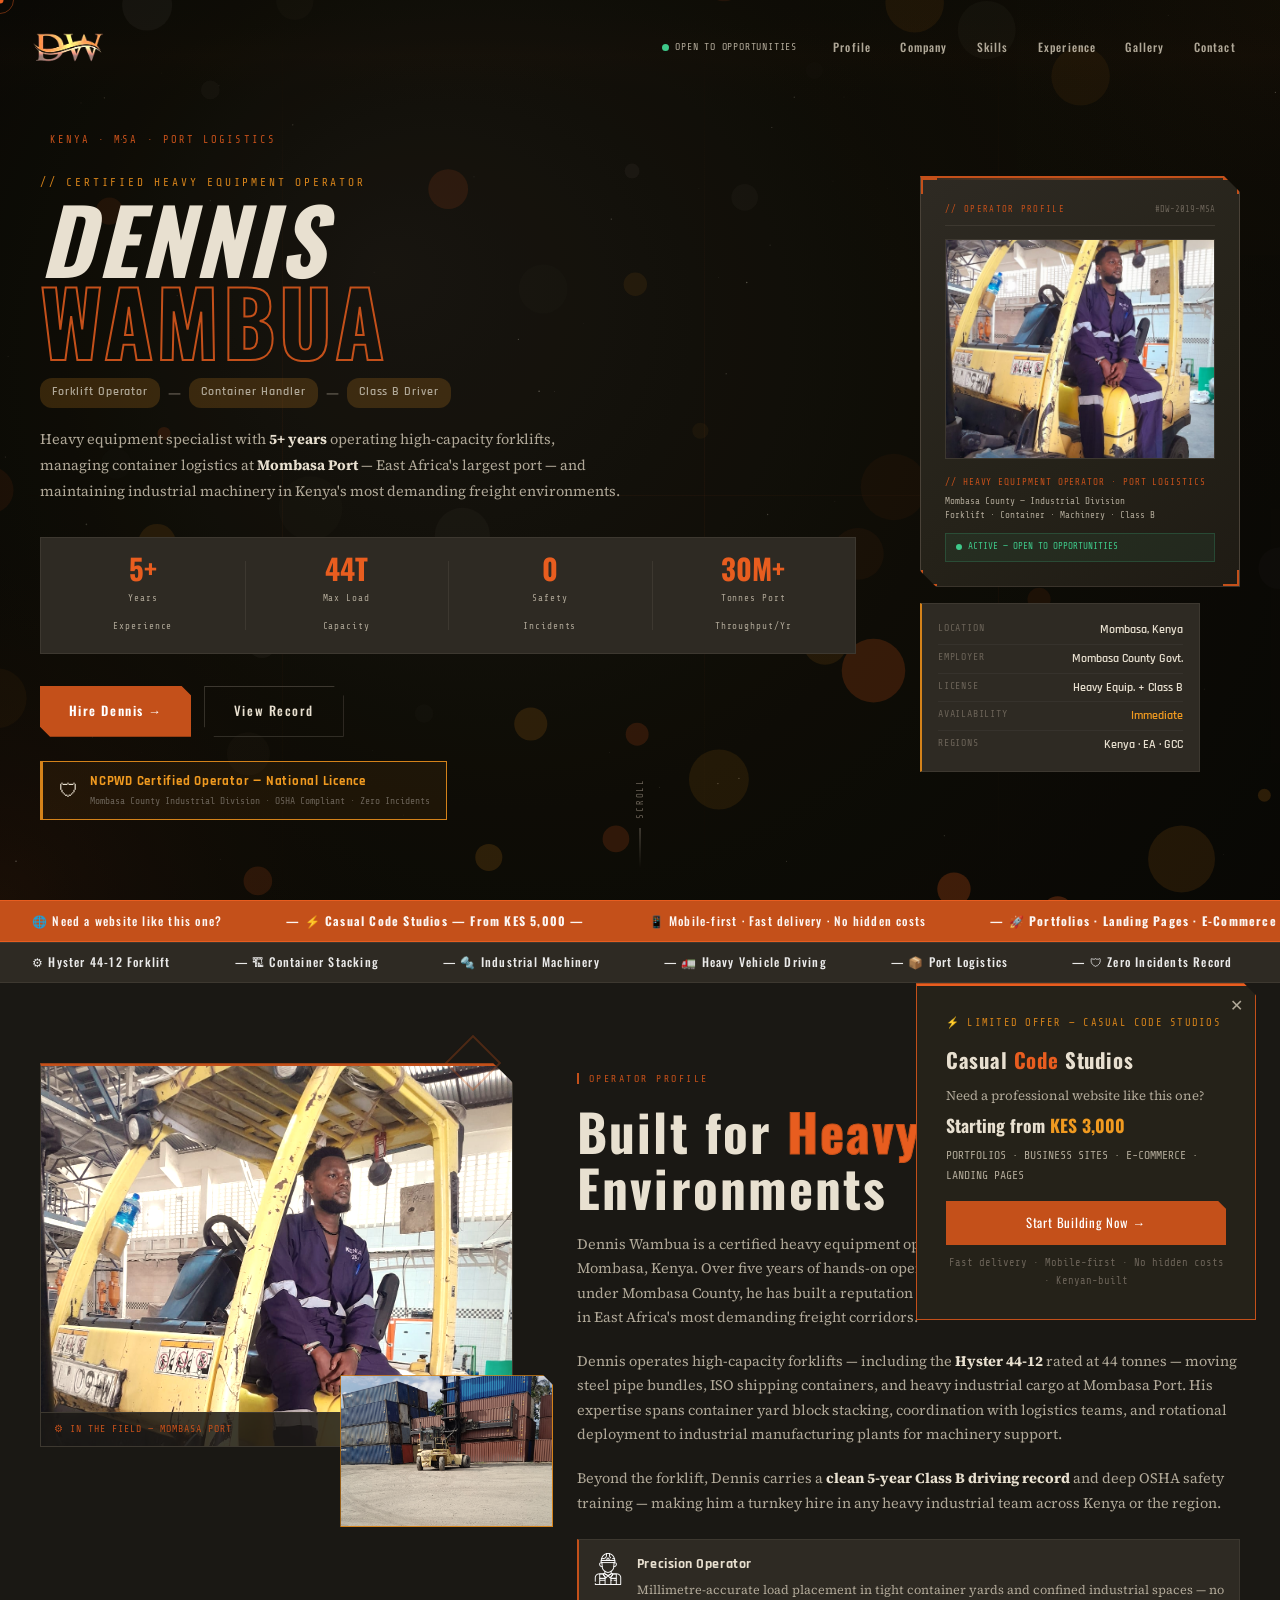
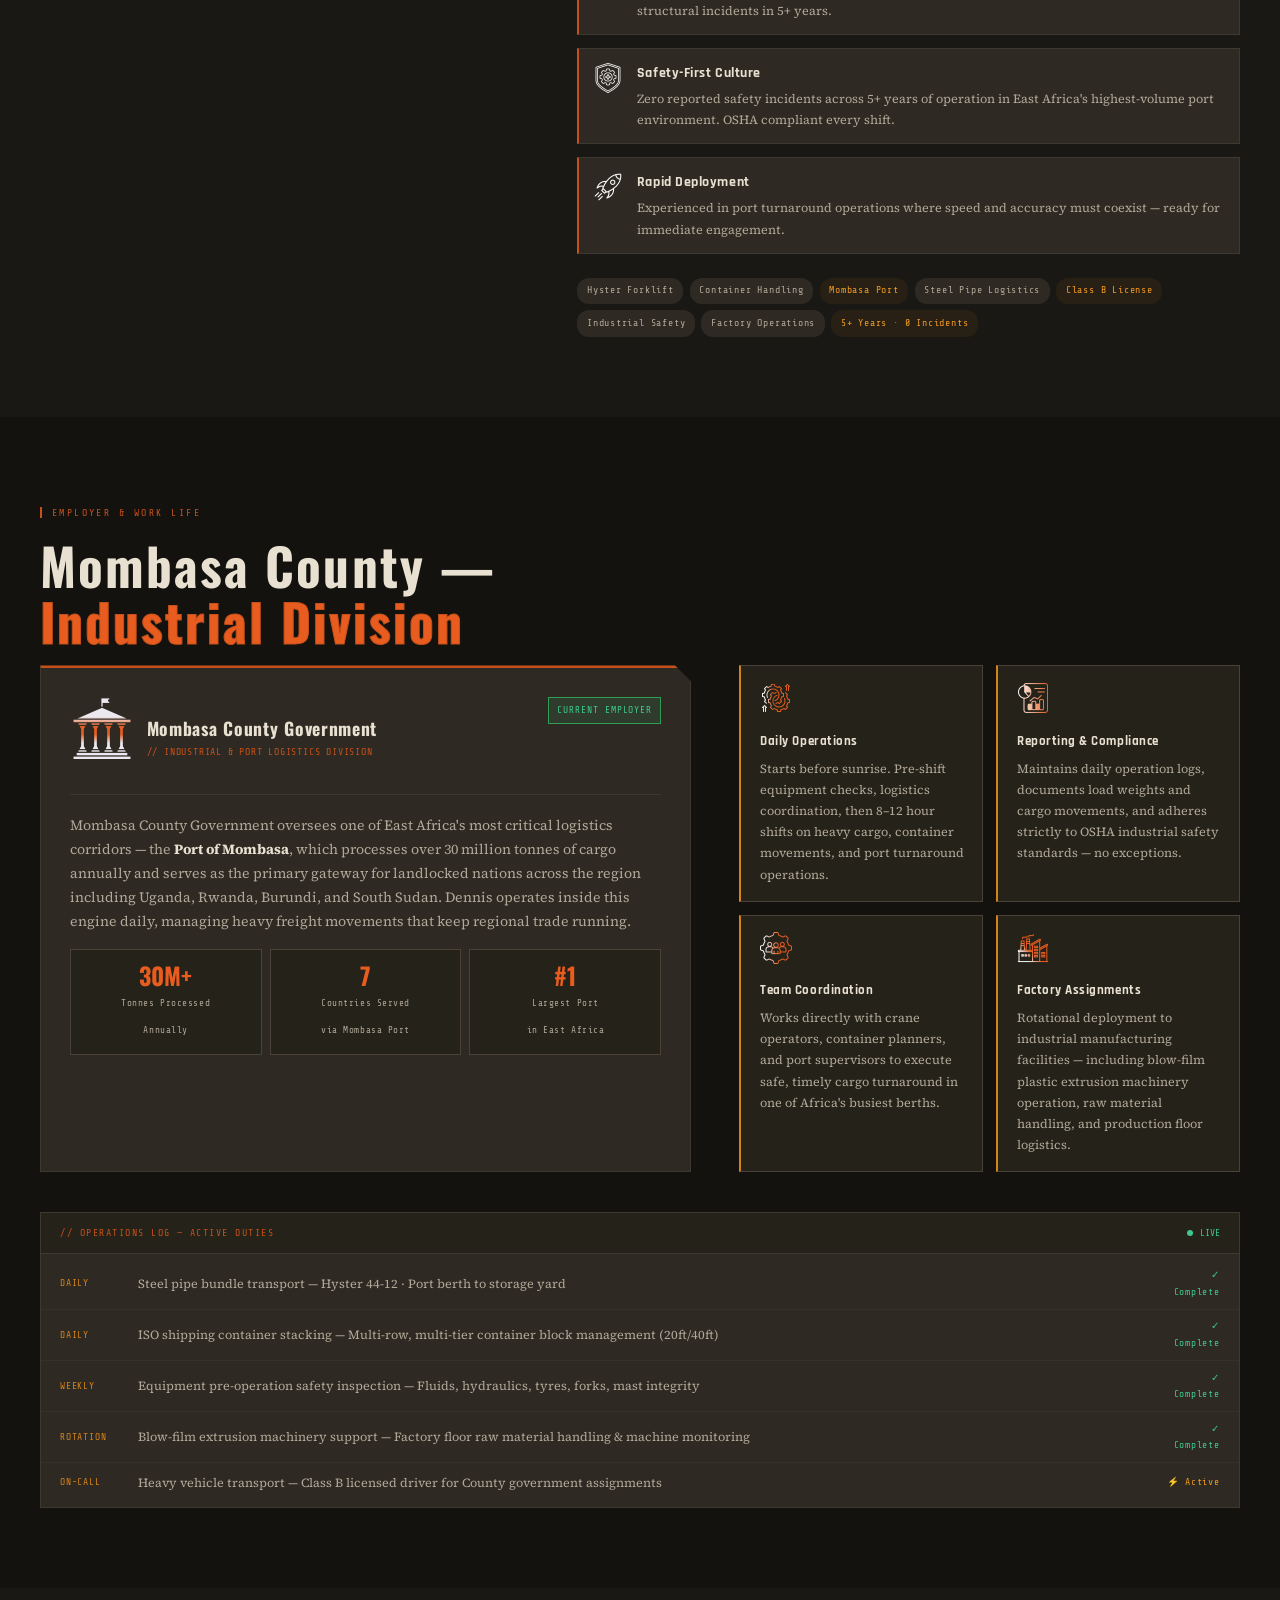
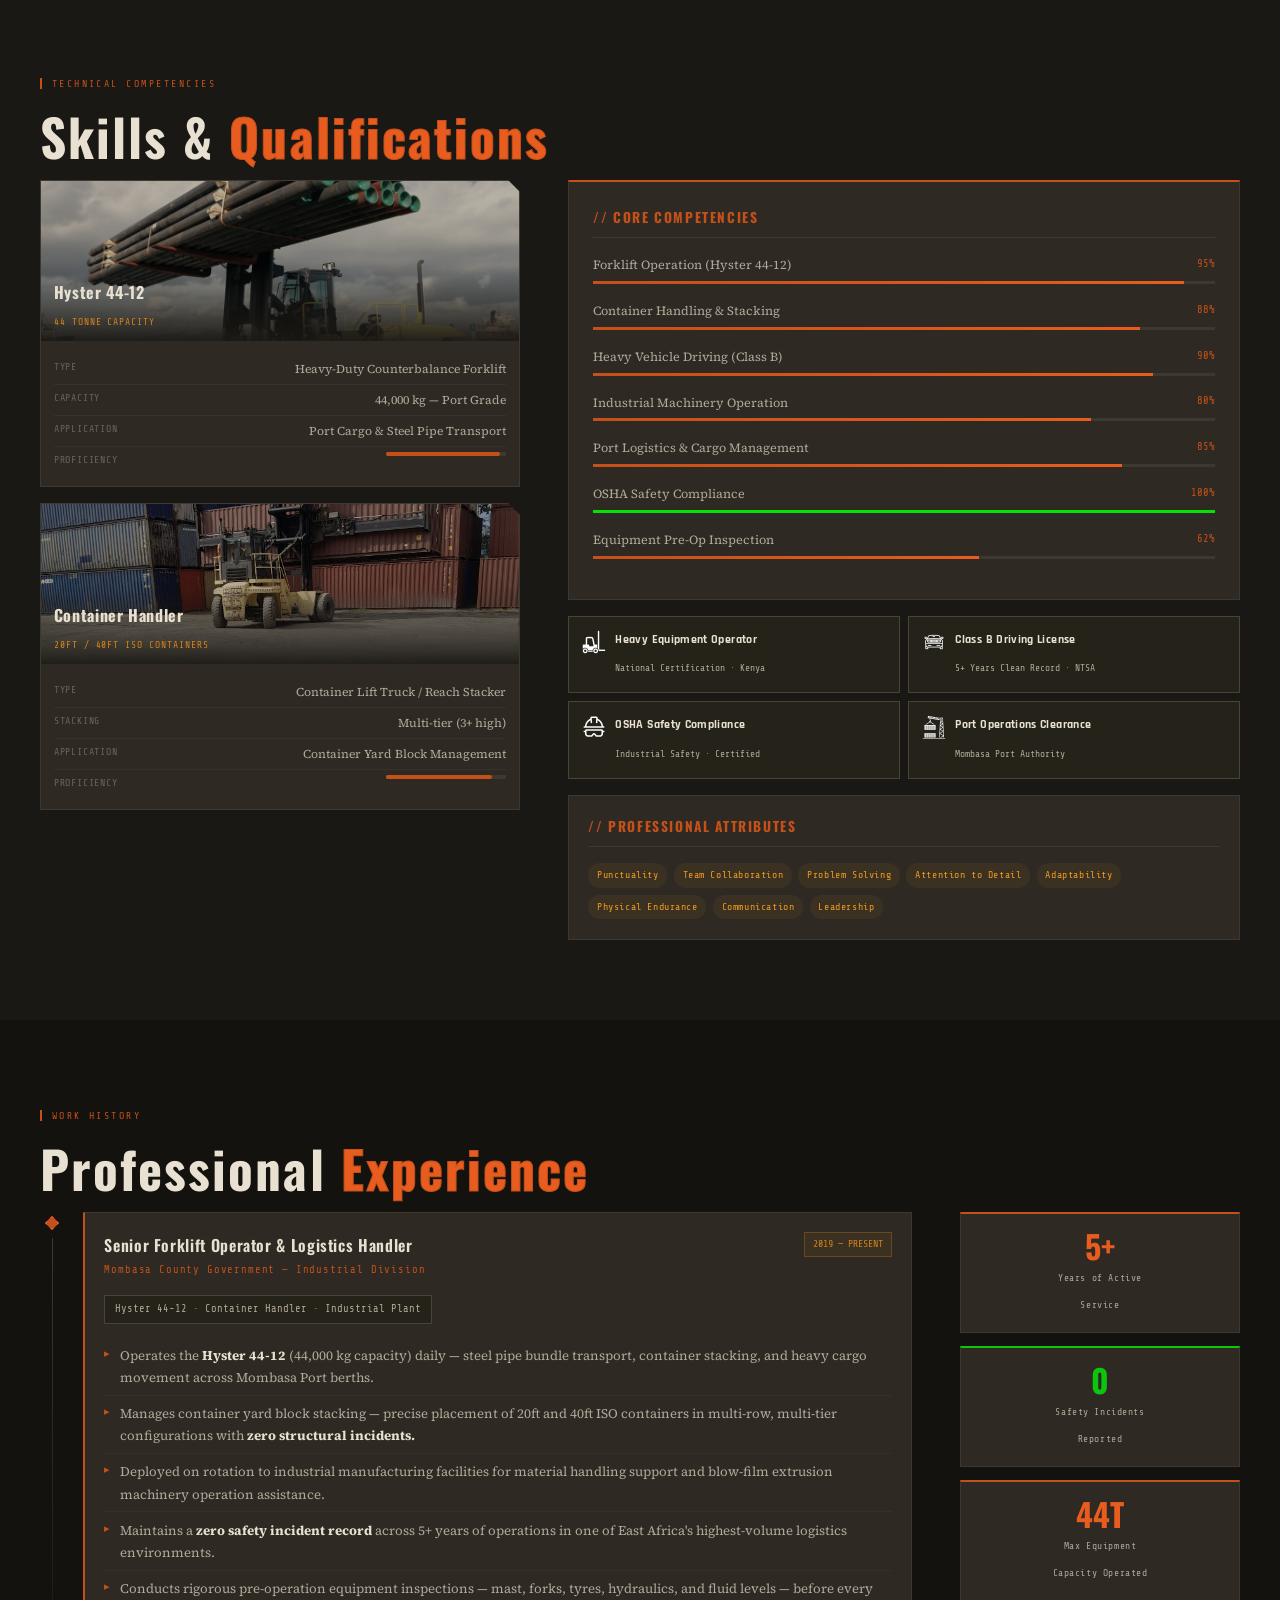
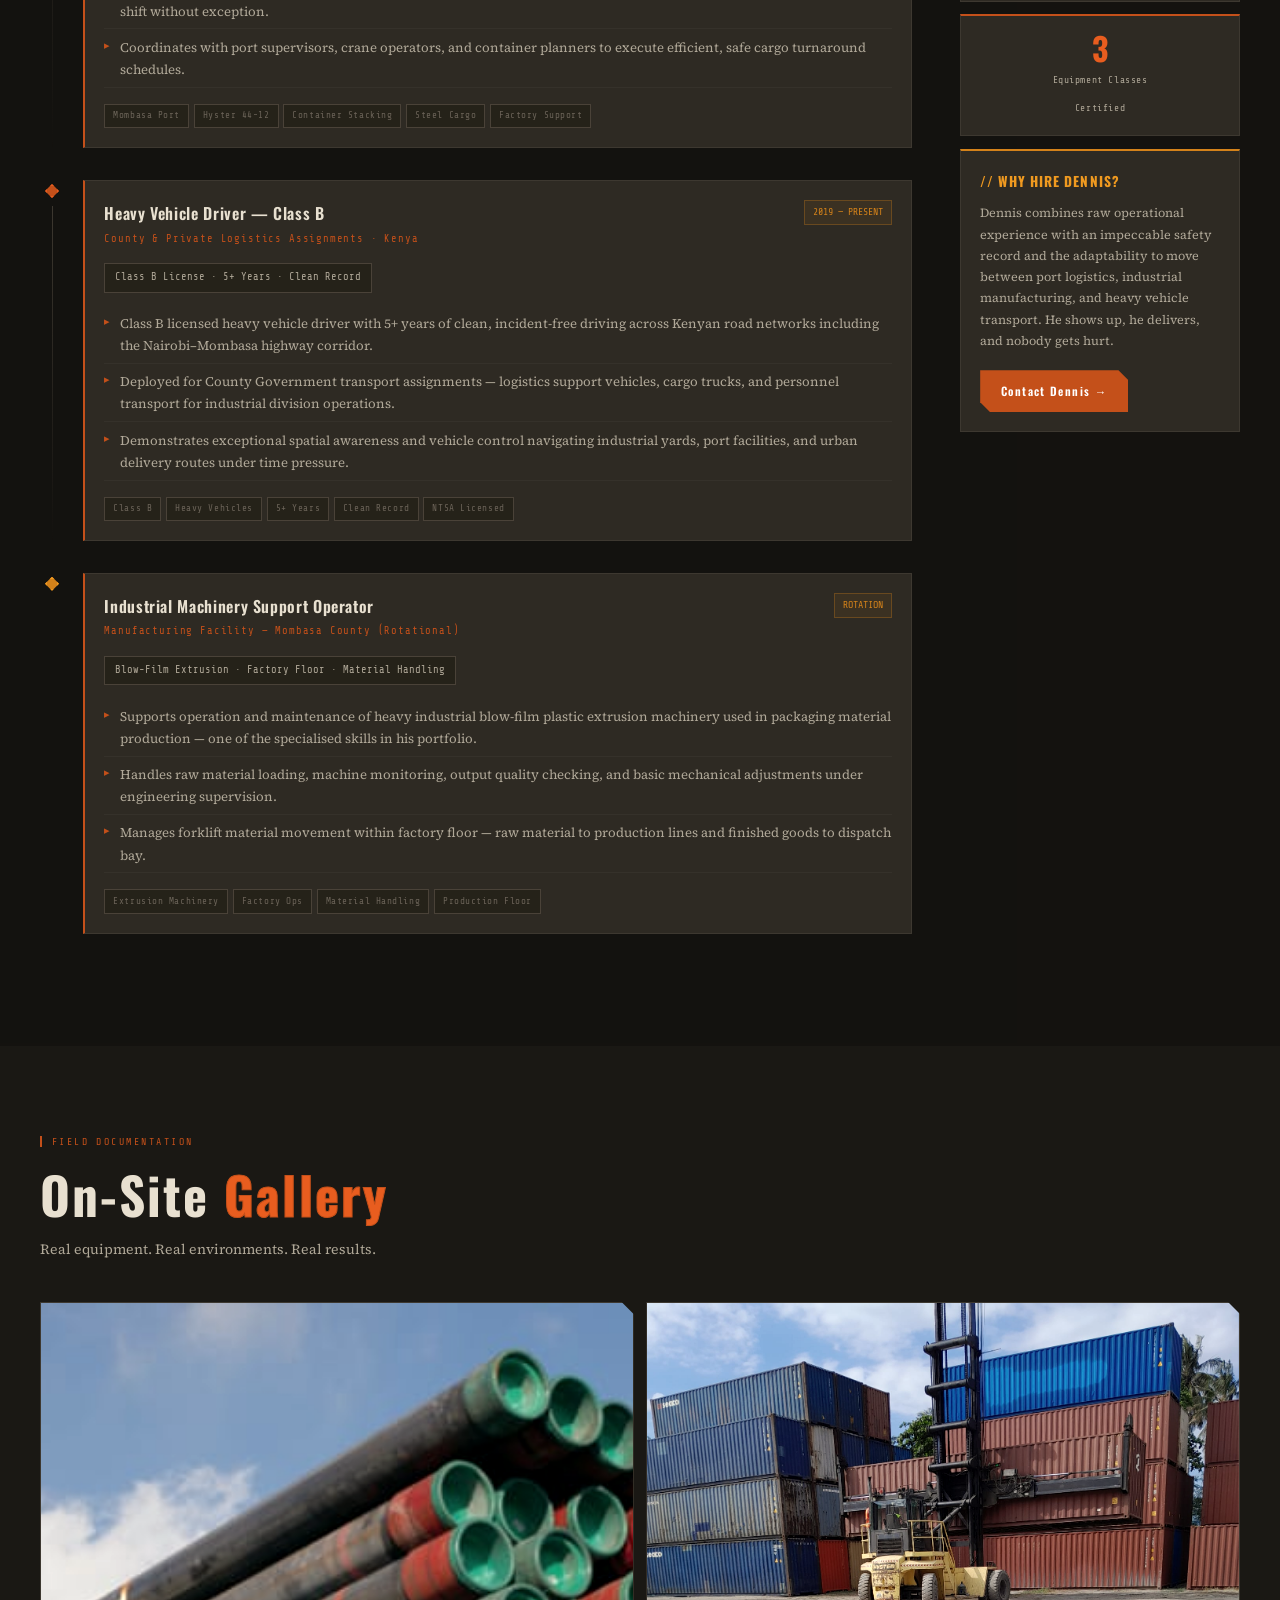
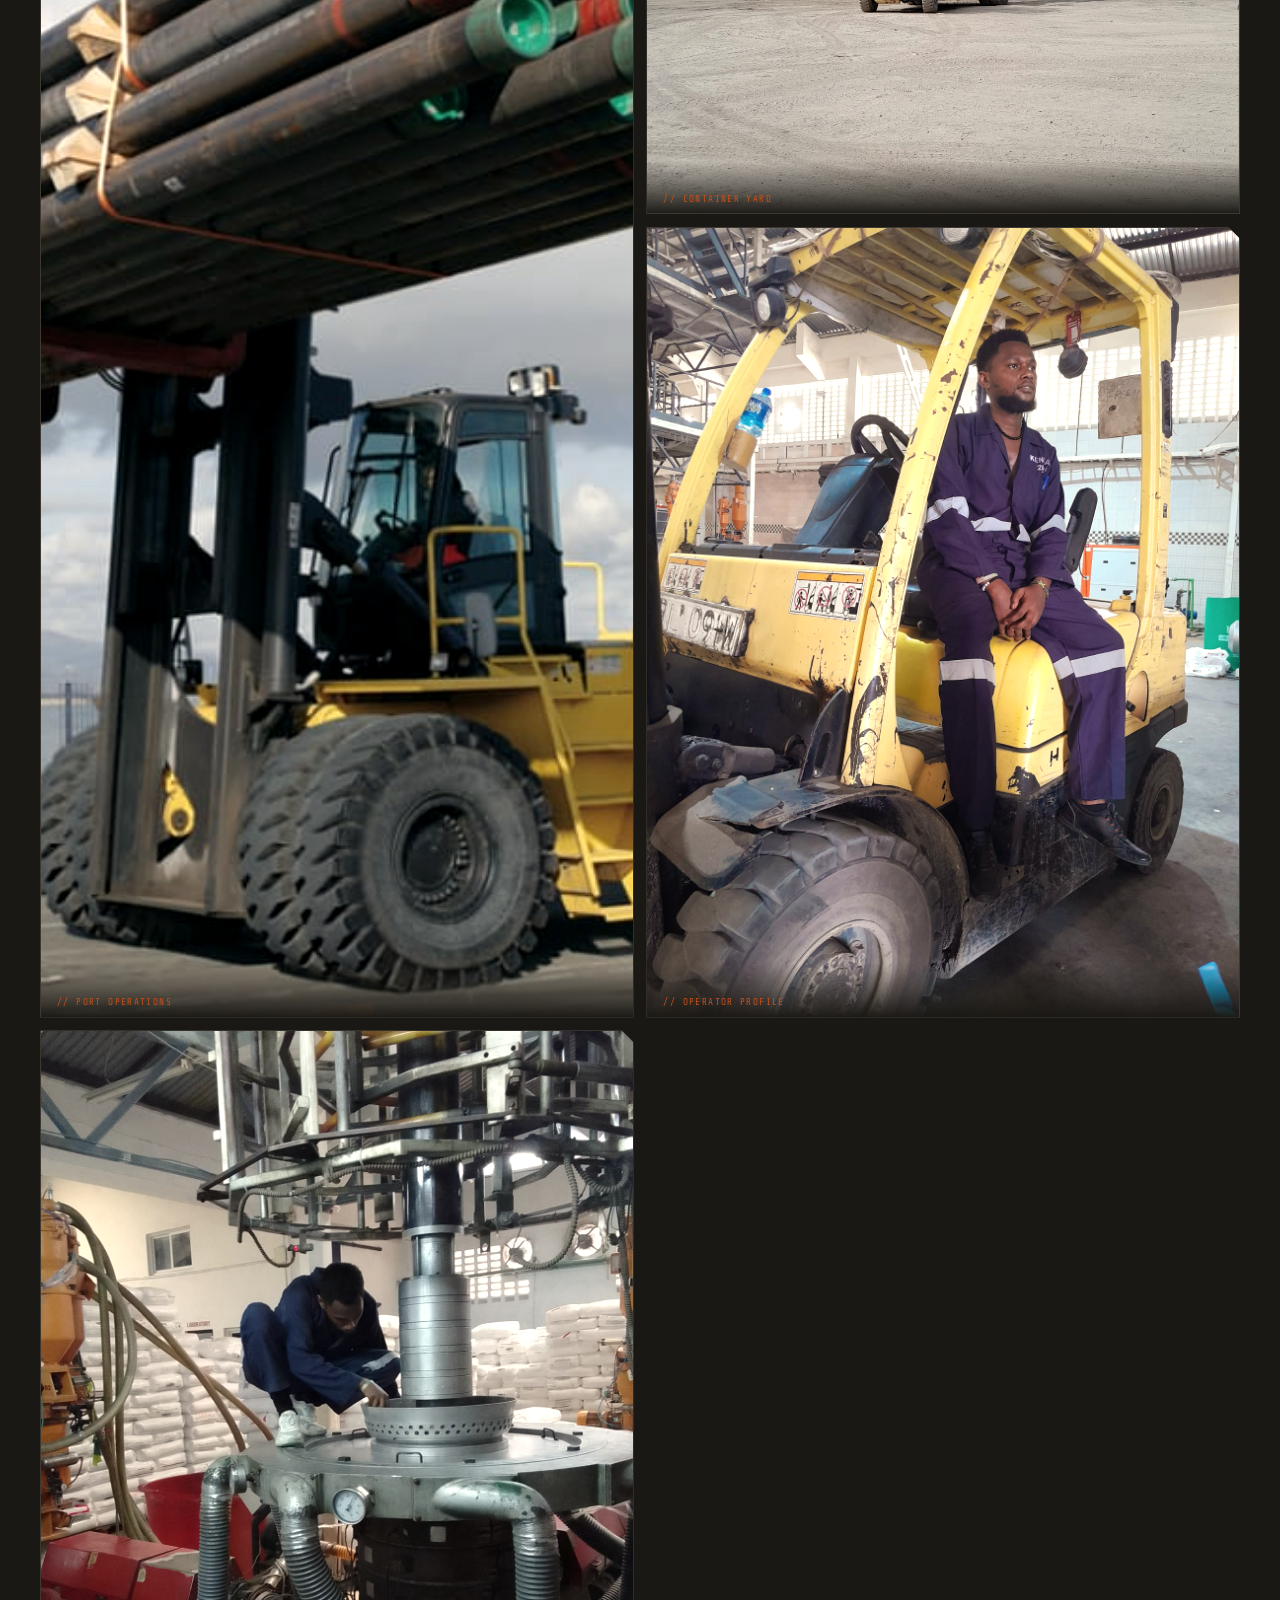
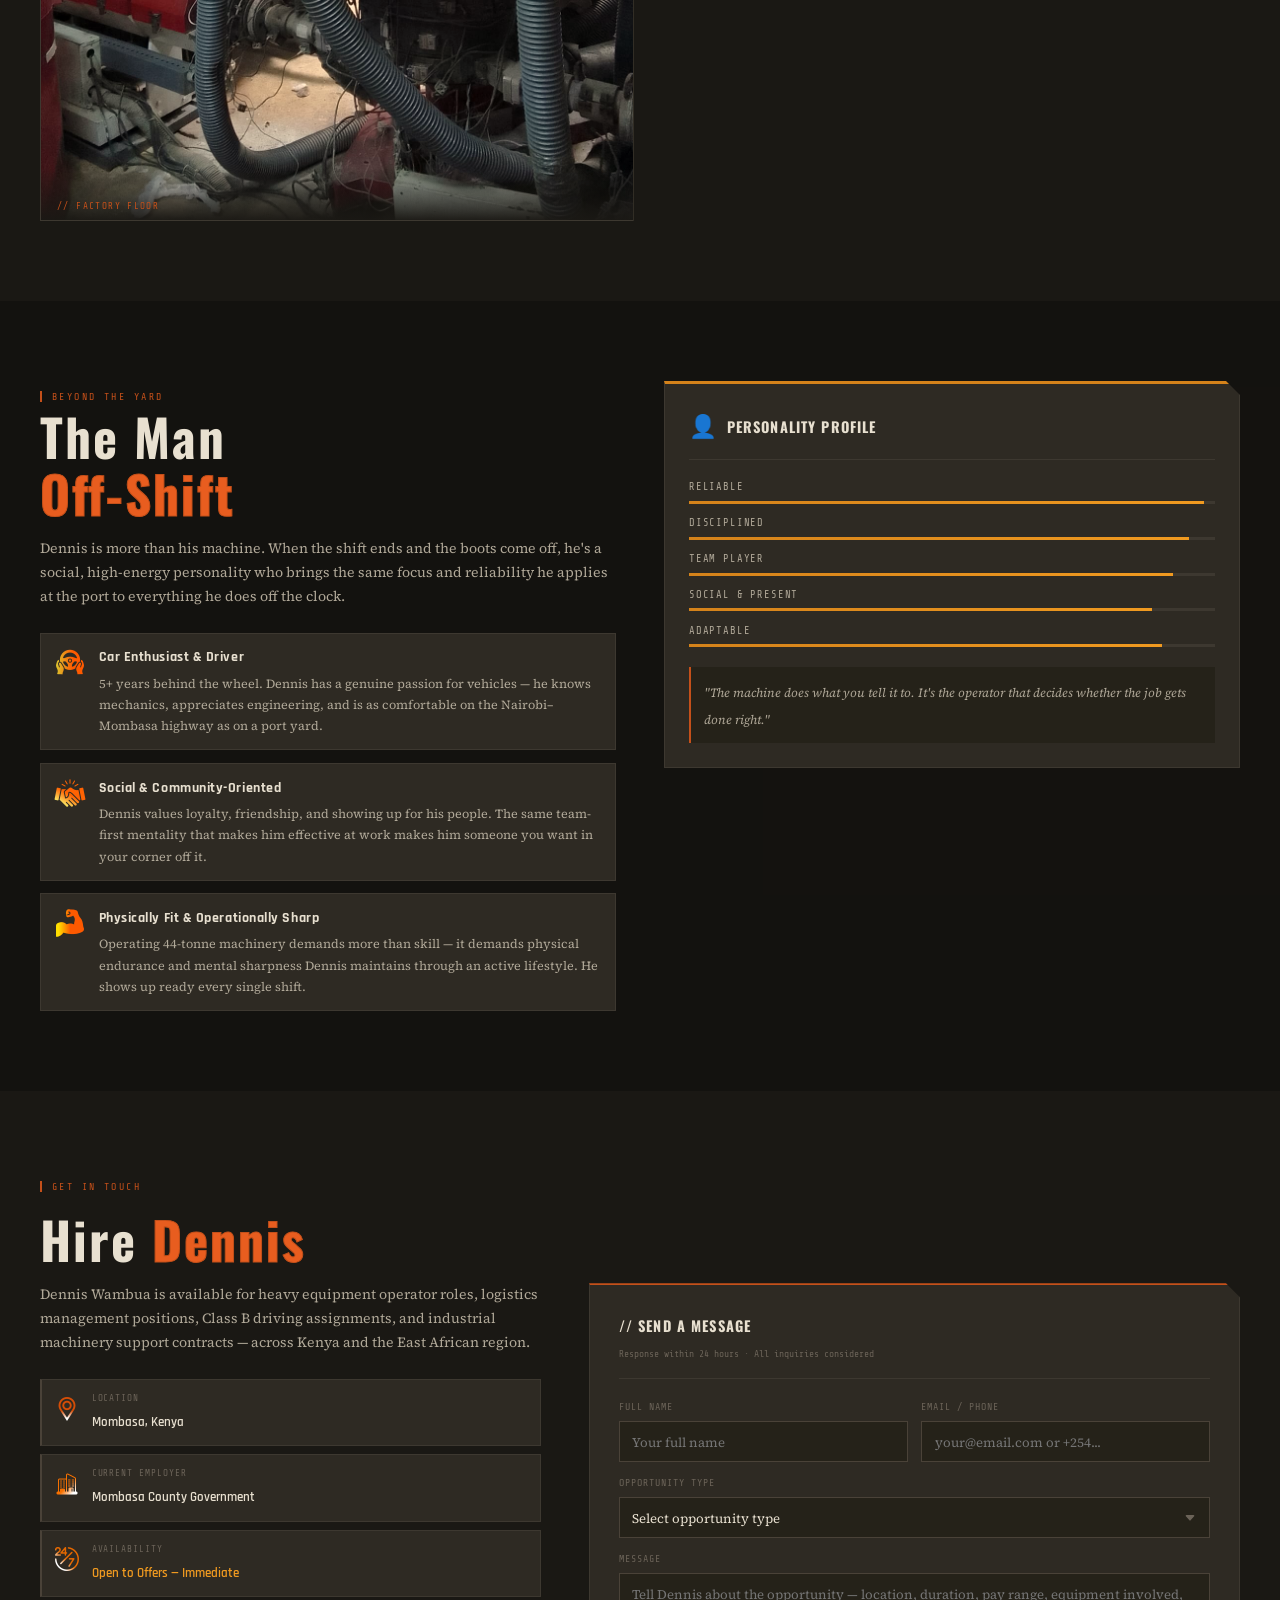
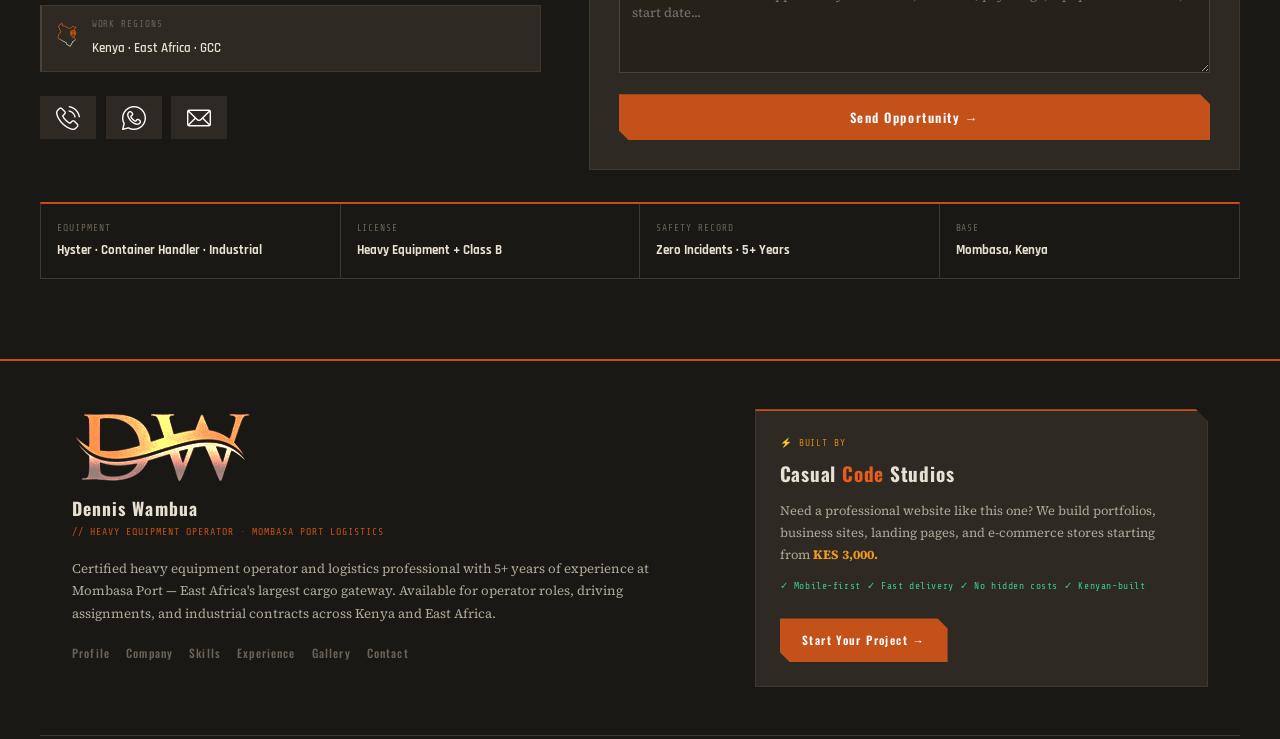
==== commit 2b2bebcc: "sss" ====
--- a/index.html
+++ b/index.html
@@ -820,8 +820,8 @@
         </div>
 
         <div class="contact-social-row">
-          <a href="tel:+254700000000" class="csocial-btn"><img src="phone-call.png" alt="phone icon"></a>
-          <a href="https://wa.me/254700000000" target="_blank" class="csocial-btn csocial-green"><img src="whatsapp1.png" alt="whatsapp icon"></a>
+          <a href="tel:+254743486583" class="csocial-btn"><img src="phone-call.png" alt="phone icon"></a>
+          <a href="https://wa.me/254743486583" target="_blank" class="csocial-btn csocial-green"><img src="whatsapp1.png" alt="whatsapp icon"></a>
           <a href="mailto:dennis.wambua@email.com" class="csocial-btn"><img src="mail.png" alt="mail icon"></a>
         </div>
       </div>
